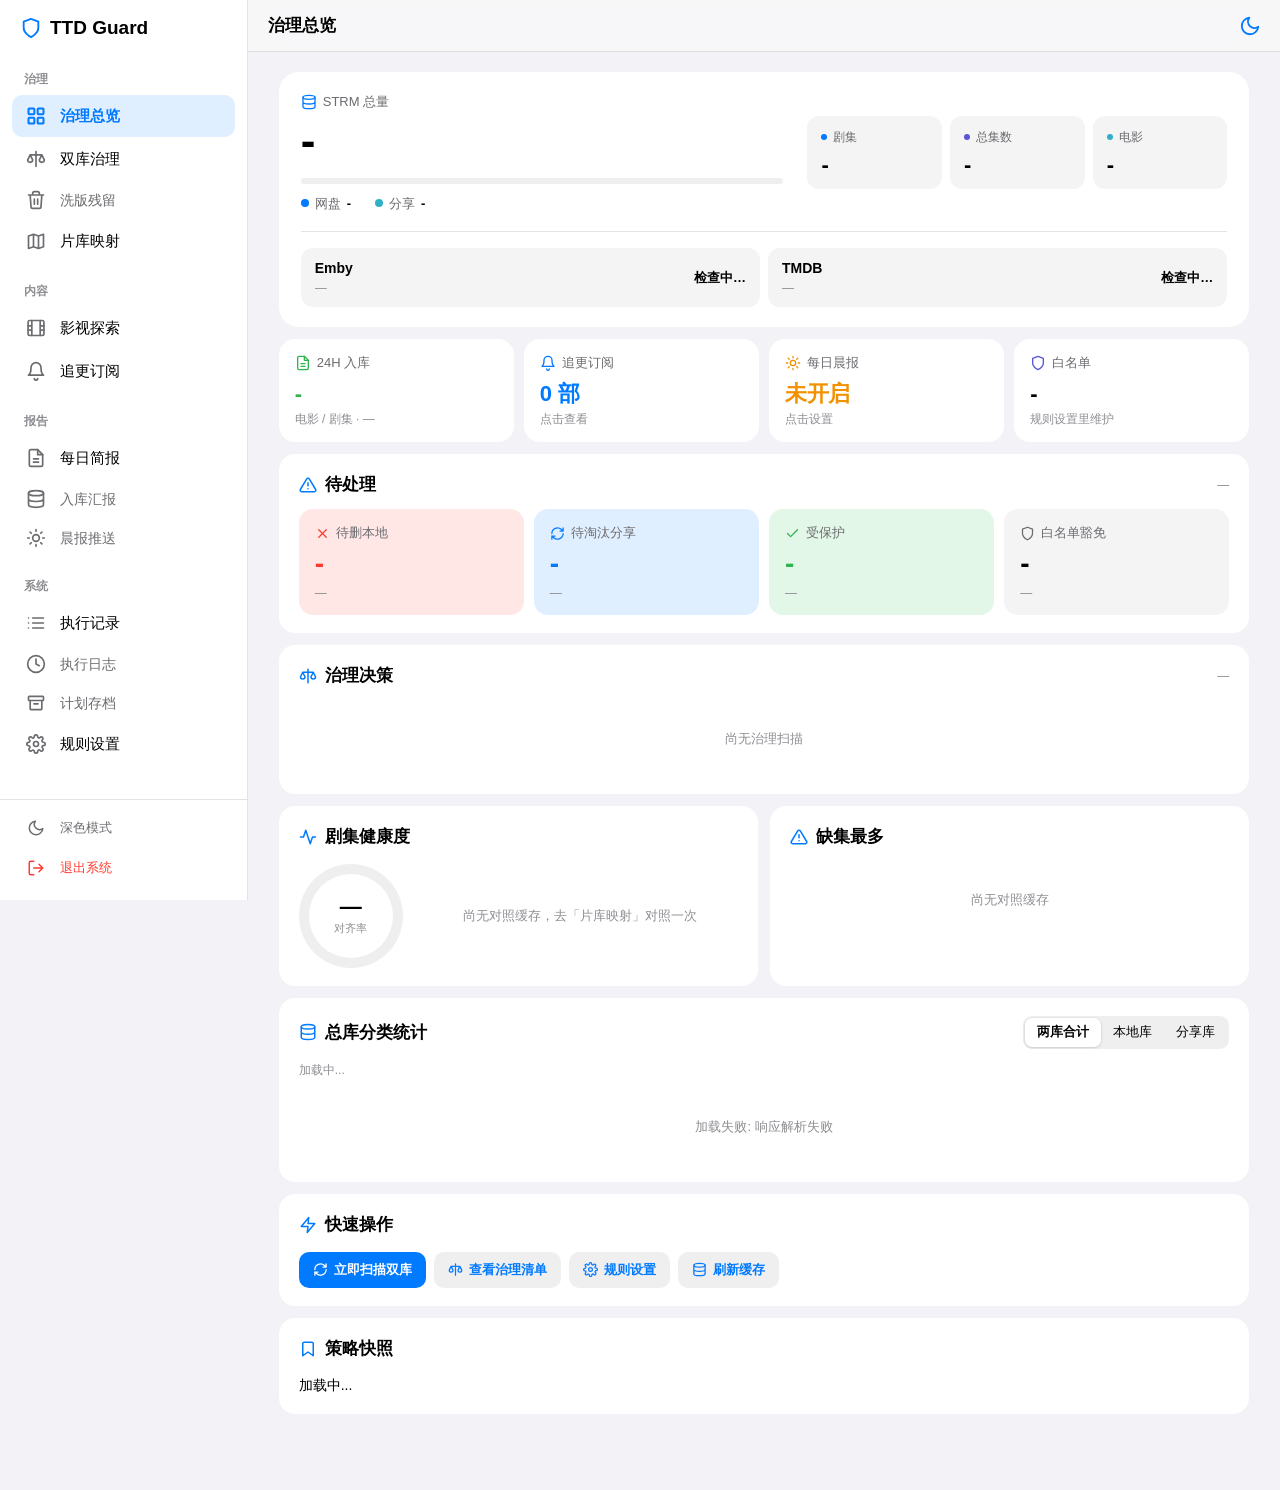
==== static/index.html @ fc4d5629 "v1.8.0: 画质对比规则保存二次确认(关键策略防误触)" ====
<!DOCTYPE html>
<html lang="zh-CN">
<head>
<meta charset="utf-8">
<meta name="viewport" content="width=device-width,initial-scale=1,maximum-scale=1,user-scalable=no,viewport-fit=cover">
<meta name="theme-color" content="#F2F2F7">
<title>TTD Guard</title>
<style>
/* ═══════════════════════════════════════════════
   TTD Guard · Aurora UI v3
   浅色 / 深色 双主题 + 移动端适配
   ═══════════════════════════════════════════════ */

/* ── CSS 变量：浅色（默认） ── */
:root{
  --bg:#eef1f8;
  --bg-soft:#f8fafc;
  --bg-dim:#f3f4f6;
  --surface:rgba(255,255,255,.72);
  --surface-solid:#ffffff;
  --surface-hover:rgba(15,23,42,.04);
  --surface-active:rgba(15,23,42,.07);

  --text:#0f172a;
  --text-mid:#475569;
  --text-dim:#94a3b8;
  --text-inverse:#ffffff;

  --border:rgba(15,23,42,.06);
  --border-strong:rgba(15,23,42,.1);
  --border-input:#d1d5db;

  --brand:#007AFF;
  --brand-2:#5856D6;
  --brand-3:#30B0C7;
  --grad-brand:linear-gradient(135deg,#007AFF,#5856D6 55%,#30B0C7);
  --grad-brand-hover:linear-gradient(135deg,#4f46e5,#7c3aed 55%,#0891b2);

  --ok:#10b981;
  --ok-soft:#ecfdf5;
  --ok-border:#a7f3d0;
  --warn:#f59e0b;
  --warn-soft:#fffbeb;
  --warn-border:#fef3c7;
  --err:#ef4444;
  --err-soft:#fef2f2;
  --err-border:#fee2e2;
  --info:#2563eb;
  --info-soft:#eff6ff;
  --info-border:#bfdbfe;

  --shadow-sm:0 1px 2px rgba(15,23,42,.04),0 2px 8px rgba(15,23,42,.04);
  --shadow-md:0 2px 4px rgba(15,23,42,.04),0 12px 32px rgba(15,23,42,.08);
  --shadow-lg:0 8px 16px rgba(15,23,42,.06),0 24px 48px rgba(15,23,42,.12);

  --r-sm:8px; --r-md:12px; --r-lg:18px; --r-xl:24px;
  --ease:cubic-bezier(.2,.8,.2,1);

  --aurora-1:rgba(0,122,255,.18);
  --aurora-2:rgba(88,86,214,.16);
  --aurora-3:rgba(6,182,212,.12);
  --grid-line:rgba(15,23,42,.025);

  color-scheme:light;
}

/* ── 深色主题（手动切换） ── */
html[data-theme="dark"]{
  --bg:#0b1120;
  --bg-soft:#111827;
  --bg-dim:#1e293b;
  --surface:rgba(30,41,59,.7);
  --surface-solid:#1e293b;
  --surface-hover:rgba(148,163,184,.08);
  --surface-active:rgba(148,163,184,.14);

  --text:#f1f5f9;
  --text-mid:#cbd5e1;
  --text-dim:#64748b;

  --border:rgba(148,163,184,.12);
  --border-strong:rgba(148,163,184,.2);
  --border-input:rgba(148,163,184,.25);

  --ok-soft:rgba(16,185,129,.12);
  --ok-border:rgba(16,185,129,.3);
  --warn-soft:rgba(245,158,11,.12);
  --warn-border:rgba(245,158,11,.3);
  --err-soft:rgba(239,68,68,.12);
  --err-border:rgba(239,68,68,.3);
  --info-soft:rgba(59,130,246,.12);
  --info-border:rgba(59,130,246,.3);

  --shadow-sm:0 1px 2px rgba(0,0,0,.3),0 2px 8px rgba(0,0,0,.3);
  --shadow-md:0 2px 4px rgba(0,0,0,.3),0 12px 32px rgba(0,0,0,.4);
  --shadow-lg:0 8px 16px rgba(0,0,0,.4),0 24px 48px rgba(0,0,0,.5);

  --aurora-1:rgba(0,122,255,.24);
  --aurora-2:rgba(88,86,214,.22);
  --aurora-3:rgba(6,182,212,.16);
  --grid-line:rgba(148,163,184,.05);

  color-scheme:dark;
}

/* ── 跟随系统（用户未手动选择） ── */
@media (prefers-color-scheme: dark){
  html:not([data-theme]){
    --bg:#0b1120;
    --bg-soft:#111827;
    --bg-dim:#1e293b;
    --surface:rgba(30,41,59,.7);
    --surface-solid:#1e293b;
    --surface-hover:rgba(148,163,184,.08);
    --surface-active:rgba(148,163,184,.14);
    --text:#f1f5f9;
    --text-mid:#cbd5e1;
    --text-dim:#64748b;
    --border:rgba(148,163,184,.12);
    --border-strong:rgba(148,163,184,.2);
    --border-input:rgba(148,163,184,.25);
    --ok-soft:rgba(16,185,129,.12);
    --ok-border:rgba(16,185,129,.3);
    --warn-soft:rgba(245,158,11,.12);
    --warn-border:rgba(245,158,11,.3);
    --err-soft:rgba(239,68,68,.12);
    --err-border:rgba(239,68,68,.3);
    --info-soft:rgba(59,130,246,.12);
    --info-border:rgba(59,130,246,.3);
    --shadow-sm:0 1px 2px rgba(0,0,0,.3),0 2px 8px rgba(0,0,0,.3);
    --shadow-md:0 2px 4px rgba(0,0,0,.3),0 12px 32px rgba(0,0,0,.4);
    --shadow-lg:0 8px 16px rgba(0,0,0,.4),0 24px 48px rgba(0,0,0,.5);
    --aurora-1:rgba(0,122,255,.24);
    --aurora-2:rgba(88,86,214,.22);
    --aurora-3:rgba(6,182,212,.16);
    --grid-line:rgba(148,163,184,.05);
    color-scheme:dark;
  }
}

/* ── Reset ── */
*{box-sizing:border-box;margin:0;padding:0}
html,body{background:var(--bg)}
body{
  font:14px/1.6 -apple-system,"PingFang SC","Microsoft YaHei",sans-serif;
  color:var(--text);
  background-image:
    radial-gradient(1200px 800px at 8% -10%, var(--aurora-1), transparent 60%),
    radial-gradient(1000px 700px at 100% 0%, var(--aurora-2), transparent 55%),
    radial-gradient(900px 600px at 600% 100%, var(--aurora-3), transparent 60%);
  background-attachment:fixed;
  background-repeat:no-repeat;
  -webkit-tap-highlight-color:transparent;
  transition:background-color .3s var(--ease), color .3s var(--ease);
}
body::before{
  content:"";position:fixed;inset:0;pointer-events:none;z-index:0;
  background-image:
    linear-gradient(var(--grid-line) 1px, transparent 1px),
    linear-gradient(90deg, var(--grid-line) 1px, transparent 1px);
  background-size:32px 32px;
  mask-image:radial-gradient(ellipse 80% 60% at 50% 0%, #000 20%, transparent 80%);
  -webkit-mask-image:radial-gradient(ellipse 80% 60% at 50% 0%, #000 20%, transparent 80%);
}
a{color:inherit;text-decoration:none}
.hidden{display:none!important}
.green{color:var(--ok)}.blue{color:var(--info)}.amber{color:var(--warn)}.red{color:var(--err)}.indigo{color:var(--brand)}.gray{color:var(--text-dim)}

svg.ic{display:inline-block;vertical-align:-3px;width:18px;height:18px;stroke:currentColor;fill:none;stroke-width:2;stroke-linecap:round;stroke-linejoin:round;flex-shrink:0}
.btn svg.ic{width:14px;height:14px;vertical-align:-2px}
.panel h3 svg.ic{width:16px;height:16px}
.card .label svg.ic{width:14px;height:14px;opacity:.85}

/* ═══════════ 布局 ═══════════ */
.app-wrap{min-height:100vh}

.header{
  height:60px;
  background:var(--surface);
  backdrop-filter:blur(20px) saturate(180%);
  -webkit-backdrop-filter:blur(20px) saturate(180%);
  border-bottom:1px solid var(--border);
  display:flex;align-items:center;justify-content:space-between;
  padding:0 16px;position:sticky;top:0;z-index:10;
}
.header .left{display:flex;align-items:center;gap:10px;min-width:0}
.header .right{display:flex;align-items:center;gap:8px}
.header .menu-btn{background:none;border:none;cursor:pointer;color:var(--text-mid);padding:8px;display:flex;align-items:center;border-radius:10px;transition:background .15s}
.header .menu-btn:hover{background:var(--surface-hover)}
.header .menu-btn svg.ic{width:22px;height:22px}
.header h2{font-size:15px;font-weight:700;letter-spacing:-.2px;white-space:nowrap;overflow:hidden;text-overflow:ellipsis}

/* 主题切换按钮 */
.theme-btn{
  background:var(--surface-hover);border:1px solid var(--border);
  border-radius:10px;cursor:pointer;color:var(--text-mid);
  padding:8px 10px;display:flex;align-items:center;justify-content:center;
  transition:all .18s var(--ease);font-family:inherit;
}
.theme-btn:hover{background:var(--surface-active);color:var(--text)}
.theme-btn svg.ic{width:18px;height:18px}

.sidebar{
  position:fixed;top:0;left:0;bottom:0;width:260px;
  background:var(--surface);
  backdrop-filter:blur(24px) saturate(180%);
  -webkit-backdrop-filter:blur(24px) saturate(180%);
  border-right:1px solid var(--border);
  z-index:100;transform:translateX(-100%);
  transition:transform .25s var(--ease);
  display:flex;flex-direction:column;
}
.sidebar.open{transform:translateX(0)}
.side-title{
  height:64px;display:flex;align-items:center;padding:0 20px;
  border-bottom:1px solid var(--border);
  font-size:18px;font-weight:800;gap:8px;letter-spacing:-.3px;
}
.side-title svg.ic{width:22px;height:22px;color:var(--brand)}
.side-title .v{
  font-size:11px;font-weight:600;color:#fff;
  background:var(--grad-brand);
  padding:2px 8px;border-radius:999px;letter-spacing:.3px;
  box-shadow:0 2px 8px rgba(0,122,255,.3);
}
.sidebar nav{flex:1;overflow-y:auto;padding:12px 10px}
.sidebar nav a{
  display:flex;align-items:center;padding:10px 12px;border-radius:var(--r-sm);
  color:var(--text-mid);font-size:13px;font-weight:500;cursor:pointer;
  margin-bottom:2px;gap:12px;position:relative;
  transition:all .18s var(--ease);
}
.sidebar nav a:hover{background:var(--surface-hover);color:var(--text)}
.sidebar nav a.active{
  background:var(--grad-brand);color:#fff;
  box-shadow:0 4px 14px rgba(0,122,255,.35),inset 0 1px 0 rgba(255,255,255,.25);
}
.sidebar nav a.active::before{
  content:"";position:absolute;left:-10px;top:50%;transform:translateY(-50%);
  width:3px;height:20px;border-radius:0 3px 3px 0;background:var(--grad-brand);
}
.sidebar nav a .icon{display:flex;align-items:center}
.side-foot{padding:16px;border-top:1px solid var(--border)}
.side-foot button{
  background:none;border:none;color:var(--text-mid);font-size:13px;font-weight:500;
  cursor:pointer;padding:8px 12px;border-radius:8px;text-align:left;width:100%;
  font-family:inherit;display:flex;align-items:center;gap:8px;
  transition:all .15s var(--ease);
}
.side-foot button:hover{background:rgba(239,68,68,.08);color:#dc2626}

.mask{position:fixed;inset:0;background:rgba(0,0,0,.4);z-index:99;display:none}
.mask.show{display:block}

.main{padding:22px;padding-bottom:60px;max-width:1100px;margin:0 auto;position:relative;z-index:1}

/* ═══════════ Tab 切换 ═══════════ */
.tab{display:none}
.tab.active{
  display:block;
  animation:tabEnter .34s cubic-bezier(.2,.8,.2,1) both;
}
@keyframes tabEnter{
  from{opacity:0;transform:translateY(10px)}
  to  {opacity:1;transform:translateY(0)}
}
.tab.active{position:relative}
.tab.active::before{
  content:"";position:absolute;top:-22px;left:-22px;right:-22px;height:180px;
  background:radial-gradient(ellipse 60% 100% at 50% 0%, rgba(0,122,255,.09), transparent 70%);
  pointer-events:none;z-index:-1;
}

/* ═══════════ 卡片 / 面板 ═══════════ */
.cards{display:grid;grid-template-columns:repeat(2,1fr);gap:14px;margin-bottom:18px}
@media(min-width:640px){.cards{grid-template-columns:repeat(4,1fr)}}

.panel,.card,.poster-card,.emby-card{
  background:var(--surface);
  backdrop-filter:blur(20px) saturate(160%);
  -webkit-backdrop-filter:blur(20px) saturate(160%);
  border:1px solid var(--border);
  box-shadow:var(--shadow-sm);
  border-radius:var(--r-lg);
  position:relative;
  overflow:hidden;
  transition:transform .22s var(--ease),box-shadow .22s var(--ease),border-color .22s var(--ease),background-color .3s var(--ease);
}
.panel::before,.card::before{
  content:"";position:absolute;top:0;left:0;right:0;height:1px;
  background:linear-gradient(90deg,transparent,rgba(255,255,255,.5),transparent);
  opacity:.7;
}
html[data-theme="dark"] .panel::before,
html[data-theme="dark"] .card::before{opacity:.15}
@media (prefers-color-scheme:dark){
  html:not([data-theme]) .panel::before,
  html:not([data-theme]) .card::before{opacity:.15}
}

.panel{padding:22px 24px;margin-bottom:18px}
.card{padding:18px 20px;border-radius:var(--r-lg)}
.card.clickable{cursor:pointer}
.card.clickable:hover,.poster-card:hover,.emby-card:hover{
  transform:translateY(-3px);
  box-shadow:var(--shadow-md);
  border-color:rgba(0,122,255,.25);
}
.card .label{
  font-size:11.5px;color:var(--text-dim);font-weight:600;
  letter-spacing:.3px;text-transform:uppercase;
  margin-bottom:6px;display:flex;align-items:center;gap:4px;
}
.card .value{
  font-size:28px;font-weight:800;letter-spacing:-1px;
  line-height:1.1;margin-top:4px;color:var(--text);
}
.card .value.blue{background:linear-gradient(135deg,#2563eb,#007AFF);-webkit-background-clip:text;background-clip:text;-webkit-text-fill-color:transparent}
.card .value.green{background:linear-gradient(135deg,#059669,#10b981);-webkit-background-clip:text;background-clip:text;-webkit-text-fill-color:transparent}
.card .value.amber{background:linear-gradient(135deg,#d97706,#f59e0b);-webkit-background-clip:text;background-clip:text;-webkit-text-fill-color:transparent}
.card .value.red{background:linear-gradient(135deg,#dc2626,#ef4444);-webkit-background-clip:text;background-clip:text;-webkit-text-fill-color:transparent}
.card .value.indigo{background:var(--grad-brand);-webkit-background-clip:text;background-clip:text;-webkit-text-fill-color:transparent}
.card .value.gray{color:var(--text-dim)}
.card .sub{color:var(--text-dim);font-size:10.5px;margin-top:6px}

.panel h3{
  font-size:15px;font-weight:700;margin-bottom:14px;color:var(--text);
  display:flex;align-items:center;gap:6px;
}
.panel .row-between{
  display:flex;align-items:center;justify-content:space-between;
  flex-wrap:wrap;gap:8px;margin-bottom:14px;
}
.panel .row-between h3{margin:0}

/* ═══════════ 按钮 ═══════════ */
.btn{
  background:var(--grad-brand);color:#fff;border:none;
  padding:9px 16px;border-radius:10px;font-size:12px;font-weight:600;
  cursor:pointer;display:inline-flex;align-items:center;gap:6px;
  font-family:inherit;letter-spacing:.1px;
  transition:all .18s var(--ease);
  box-shadow:0 1px 2px rgba(15,23,42,.05);
  background-size:150% 150%;
}
.btn:hover{transform:translateY(-1px);box-shadow:0 6px 16px rgba(0,122,255,.32);background-position:100% 0}
.btn:active{transform:translateY(0)}
.btn:disabled{background:var(--surface-active);color:var(--text-dim);cursor:not-allowed;transform:none;box-shadow:none}
.btn.gray{
  background:var(--surface-hover);color:var(--text-mid);
  border:1px solid var(--border);
}
.btn.gray:hover{background:var(--surface-active);box-shadow:var(--shadow-sm)}
.btn.green{background:linear-gradient(135deg,#059669,#10b981)}
.btn.green:hover{box-shadow:0 6px 16px rgba(16,185,129,.32)}
.btn.red{background:linear-gradient(135deg,#dc2626,#ef4444)}
.btn.red:hover{box-shadow:0 6px 16px rgba(239,68,68,.32)}
.btn.sm{padding:5px 11px;font-size:11px;border-radius:8px}

/* ═══════════ 输入框 ═══════════ */
input[type=text],input[type=number],input[type=password],select,textarea{
  border:1px solid var(--border-input);border-radius:10px;
  background:var(--surface-solid);color:var(--text);
  padding:9px 12px;font-size:13.5px;outline:none;width:100%;font-family:inherit;
  transition:border-color .15s var(--ease),box-shadow .15s var(--ease),background-color .3s var(--ease);
}
input::placeholder,textarea::placeholder{color:var(--text-dim)}
input:focus,select:focus,textarea:focus{
  border-color:rgba(0,122,255,.5);outline:none;
  box-shadow:0 0 0 4px rgba(0,122,255,.1);
}
.input-row{display:flex;gap:8px;align-items:stretch}
.input-row input{flex:1}
.input-row .eye-btn{
  background:var(--surface-hover);border:1px solid var(--border-input);
  border-radius:10px;padding:0 12px;cursor:pointer;font-family:inherit;
  font-size:13px;color:var(--text-mid);display:flex;align-items:center;gap:4px;
  white-space:nowrap;font-weight:500;
}
.input-row .eye-btn:hover{background:var(--surface-active)}
.input-row .eye-btn.on{background:var(--info-soft);border-color:var(--info-border);color:var(--info)}

/* ═══════════ 表单 ═══════════ */
.form-row{margin-bottom:14px}
.form-row label{
  display:block;font-size:12px;color:var(--text-mid);font-weight:600;
  margin-bottom:6px;display:flex;align-items:center;gap:6px;
}
.form-row .hint{font-size:11px;color:var(--text-dim);margin-top:4px}
.form-row .masked-hint{font-size:11px;color:var(--warn);margin-top:4px;display:none}
.form-row.revealed .masked-hint{display:block}

/* ═══════════ 分段控件 / Chip ═══════════ */
.segmented{
  display:inline-flex;background:var(--surface-hover);border-radius:11px;
  padding:3px;gap:0;overflow-x:auto;width:100%;-webkit-overflow-scrolling:touch;
}
.segmented button{
  flex:1;background:transparent;border:none;padding:8px 6px;border-radius:9px;
  font-size:12.5px;color:var(--text-mid);cursor:pointer;font-family:inherit;
  transition:all .18s var(--ease);white-space:nowrap;font-weight:500;
}
.segmented button:hover{color:var(--text)}
.segmented button.active{
  background:var(--surface-solid);color:var(--text);font-weight:600;
  box-shadow:0 1px 3px rgba(15,23,42,.1);
}

.filter-row{display:flex;align-items:center;gap:14px;padding:10px 0;border-bottom:1px solid var(--border);flex-wrap:wrap}
.filter-row:last-child{border-bottom:none}
.filter-label{
  font-size:11px;color:var(--text-dim);text-transform:uppercase;
  letter-spacing:.6px;font-weight:700;min-width:52px;
}
.filter-chips{display:flex;gap:6px;flex-wrap:wrap}
.filter-chips.year-scroll{flex-wrap:nowrap;overflow-x:auto;scroll-behavior:smooth;-webkit-overflow-scrolling:touch;max-width:100%}
.filter-chips.year-scroll .chip{flex-shrink:0}
.chip{
  background:var(--surface-hover);border:none;color:var(--text-mid);
  font-size:12.5px;padding:6px 14px;border-radius:999px;cursor:pointer;
  font-family:inherit;font-weight:500;margin-right:4px;
  transition:all .18s var(--ease);
}
.chip:hover{background:rgba(0,122,255,.1);color:var(--brand)}
.chip.active{
  background:var(--grad-brand);color:#fff;
  box-shadow:0 3px 10px rgba(0,122,255,.35);
  transform:scale(1.02);
}

/* ═══════════ 搜索框 ═══════════ */
.search-hero{
  background:var(--surface-solid);border:1px solid var(--border);
  border-radius:14px;padding:7px 7px 7px 16px;margin-bottom:16px;
  display:flex;gap:8px;align-items:center;
  box-shadow:var(--shadow-sm);
  transition:box-shadow .2s var(--ease),border-color .2s var(--ease);
}
.search-hero:focus-within{border-color:rgba(0,122,255,.4);box-shadow:0 0 0 4px rgba(0,122,255,.08),var(--shadow-md)}
.search-hero input{flex:1;border:none;background:transparent;padding:12px 8px;font-size:14px;color:var(--text)}
.search-hero input:focus{outline:none}
.search-hero .search-btn{
  background:var(--grad-brand);color:#fff;border:none;border-radius:10px;
  padding:10px 22px;cursor:pointer;display:flex;align-items:center;gap:6px;
  font-family:inherit;font-size:13px;font-weight:600;
  box-shadow:0 4px 12px rgba(0,122,255,.3);white-space:nowrap;
}
.search-hero .search-btn:hover{background:var(--grad-brand-hover)}
.search-hero .search-btn svg.ic{width:16px;height:16px}

/* ═══════════ 筛选摘要行（折叠） ═══════════ */
.filter-summary{
  display:flex;align-items:center;justify-content:space-between;gap:12px;
  background:var(--surface);
  backdrop-filter:blur(20px) saturate(160%);
  -webkit-backdrop-filter:blur(20px) saturate(160%);
  border:1px solid var(--border);
  border-radius:12px;padding:10px 14px;margin-bottom:12px;
  box-shadow:var(--shadow-sm);
  position:sticky;top:68px;z-index:5;
  transition:all .18s var(--ease);
}
.filter-summary .fs-text{
  font-size:12.5px;color:var(--text-mid);
  white-space:nowrap;overflow:hidden;text-overflow:ellipsis;
  flex:1;min-width:0;
}
.filter-summary .fs-text b{color:var(--text);font-weight:600}
.filter-summary .fs-toggle{
  background:var(--surface-hover);border:1px solid var(--border);
  border-radius:8px;padding:6px 12px;cursor:pointer;
  font-family:inherit;font-size:12px;font-weight:600;color:var(--text-mid);
  display:flex;align-items:center;gap:5px;white-space:nowrap;
  transition:all .18s var(--ease);
}
.filter-summary .fs-toggle:hover{background:var(--surface-active);color:var(--text)}
.filter-summary .fs-toggle svg.ic{width:14px;height:14px;transition:transform .2s var(--ease)}
.filter-summary.open .fs-toggle svg.ic{transform:rotate(180deg)}

#exploreFilters{
  background:var(--surface);
  backdrop-filter:blur(20px) saturate(160%);
  -webkit-backdrop-filter:blur(20px) saturate(160%);
  border:1px solid var(--border);
  border-radius:14px;padding:14px;margin-bottom:16px;
  box-shadow:var(--shadow-sm);
  animation:panelSlide .28s cubic-bezier(.2,.8,.2,1) both;
}
@keyframes panelSlide{
  from{opacity:0;transform:translateY(-6px)}
  to  {opacity:1;transform:translateY(0)}
}

/* ═══════════ 海报网格 ═══════════ */
.poster-grid{
  display:grid;
  grid-template-columns:repeat(auto-fill,minmax(148px,1fr));
  gap:14px;margin-bottom:18px;
}
@media(min-width:1400px){.poster-grid{grid-template-columns:repeat(auto-fill,minmax(160px,1fr))}}
@media(max-width:600px){.poster-grid{grid-template-columns:repeat(auto-fill,minmax(120px,1fr));gap:10px}}

.poster-card{border-radius:var(--r-lg)}
.poster-card .poster-wrap{
  position:relative;width:100%;aspect-ratio:2/3;
  background:var(--bg-dim);display:flex;align-items:center;justify-content:center;overflow:hidden;
  border-radius:var(--r-lg) var(--r-lg) 0 0;
}
.poster-card .poster-wrap img{width:100%;height:100%;object-fit:cover;display:block}
.poster-card .poster-wrap .no-img{color:var(--text-dim);font-size:11px;text-align:center;padding:8px}
.poster-card .badge-type,
.poster-card .badge-rate,
.poster-card .badge-status{
  position:absolute;font-size:10px;font-weight:600;padding:3px 8px;border-radius:6px;
  backdrop-filter:blur(8px);-webkit-backdrop-filter:blur(8px);
  background:rgba(15,23,42,.6);color:#fff;
}
.poster-card .badge-type{left:6px;top:6px}
.poster-card .badge-rate{right:6px;top:6px;color:#fbbf24;display:flex;align-items:center;gap:3px}
.poster-card .badge-rate svg.ic{width:10px;height:10px;fill:currentColor;stroke:none}
.poster-card .badge-status{right:6px;bottom:6px}
.badge-status.ok{background:rgba(16,185,129,.92)}
.badge-status.no{background:rgba(100,116,139,.75)}
.badge-status.local{background:rgba(59,130,246,.92)}
.badge-status.share{background:rgba(88,86,214,.92)}
.badge-status.partial{background:rgba(245,158,11,.92)}

.poster-card .info{padding:10px 12px 12px}
.poster-card .t{font-size:12.5px;font-weight:600;letter-spacing:-.1px;color:var(--text);white-space:nowrap;overflow:hidden;text-overflow:ellipsis}
.poster-card .meta{font-size:10.5px;color:var(--text-dim);margin-top:3px;display:flex;justify-content:space-between;align-items:center;gap:4px}
.poster-card .sub-btn{
  background:linear-gradient(135deg,rgba(0,122,255,.12),rgba(88,86,214,.12));
  color:var(--brand);border:none;border-radius:6px;padding:3px 8px;
  font-size:10px;cursor:pointer;font-weight:600;font-family:inherit;
  transition:all .15s var(--ease);
}
.poster-card .sub-btn:hover{background:var(--grad-brand);color:#fff}
.poster-card .sub-btn.on{background:linear-gradient(135deg,#059669,#10b981);color:#fff}
.poster-card:hover{
  transform:translateY(-4px) scale(1.015);
  box-shadow:0 8px 24px rgba(15,23,42,.1),0 24px 48px rgba(15,23,42,.12);
}

.pager{display:flex;align-items:center;justify-content:center;gap:16px;padding:16px 0}

/* ═══════════ Emby 卡 ═══════════ */
.emby-card{
  border-left:3px solid var(--border-strong);
  border-radius:var(--r-md);margin-bottom:12px;
}
.emby-card.st-aligned{border-left-color:var(--ok)}
.emby-card.st-missing{border-left-color:var(--err)}
.emby-card.st-extra{border-left-color:var(--warn)}
.emby-card.st-ongoing{border-left-color:var(--info)}
.emby-card.st-unmatched,.emby-card.st-no_tmdb{border-left-color:var(--text-dim)}
.emby-head{display:flex;gap:12px;padding:12px;align-items:flex-start}
.emby-poster{
  width:64px;height:96px;border-radius:8px;background:var(--bg-dim);
  flex-shrink:0;display:flex;align-items:center;justify-content:center;
  overflow:hidden;color:var(--text-dim);font-size:10px;
}
.emby-poster img{width:100%;height:100%;object-fit:cover}
.emby-body{flex:1;min-width:0}
.emby-title{font-size:14px;font-weight:600;margin-bottom:4px;line-height:1.3;color:var(--text)}
.emby-meta{font-size:11px;color:var(--text-dim);margin-bottom:6px;display:flex;gap:8px;flex-wrap:wrap}
.emby-badges{display:flex;gap:6px;flex-wrap:wrap}
.emby-badge{
  font-size:10px;padding:2px 8px;border-radius:5px;font-weight:600;
  display:inline-flex;align-items:center;gap:3px;
}
.emby-badge svg.ic{width:10px;height:10px;stroke-width:2.5}
.emby-badge.loc{background:rgba(59,130,246,.15);color:#2563eb}
.emby-badge.shr{background:rgba(88,86,214,.15);color:#7c3aed}
.emby-badge.ok{background:var(--ok-soft);color:#065f46}
.emby-badge.miss{background:var(--err-soft);color:#991b1b}
.emby-badge.extra{background:var(--warn-soft);color:#92400e}
.emby-badge.ongoing{background:var(--info-soft);color:#1e40af}
.emby-badge.dim{background:var(--surface-hover);color:var(--text-dim)}
.emby-badge.gen{background:var(--surface-hover);color:var(--text-mid);font-weight:500}
html[data-theme="dark"] .emby-badge.ok{color:#6ee7b7}
html[data-theme="dark"] .emby-badge.miss{color:#fca5a5}
html[data-theme="dark"] .emby-badge.extra{color:#fcd34d}
html[data-theme="dark"] .emby-badge.loc{color:#93c5fd}
html[data-theme="dark"] .emby-badge.shr{color:#c4b5fd}

.season-summary{display:flex;gap:16px;font-size:11px;margin:8px 0;flex-wrap:wrap}
.season-summary .item{display:flex;gap:4px;align-items:baseline}
.season-summary .item .k{color:var(--text-dim)}
.season-summary .item .v{font-weight:600;color:var(--text-mid)}
.season-summary .item.miss .v{color:var(--err)}
.season-summary .item.ok .v{color:var(--ok)}
.season-summary .item.extra .v{color:var(--warn)}

.season-list{margin-top:8px}
.season-row{display:flex;align-items:center;gap:10px;padding:6px 0;border-bottom:1px solid var(--border);font-size:12px}
.season-row:last-child{border-bottom:none}
.season-row .s{font-family:ui-monospace,Menlo,monospace;font-weight:600;color:var(--text-dim);min-width:32px}
.season-row .d{flex:1;color:var(--text-mid)}
.season-row .d b{color:var(--text)}
.season-row .tag{padding:2px 8px;border-radius:5px;font-weight:600;font-size:10px;white-space:nowrap}
.season-row.miss  .tag{background:var(--err-soft);color:#991b1b}
.season-row.extra .tag{background:var(--warn-soft);color:#92400e}
.season-row.ok    .tag{background:var(--ok-soft);color:#065f46}

/* ═══════════ 列表项 ═══════════ */
.list-item{padding:12px;border-radius:10px;font-size:12px;margin-bottom:8px;line-height:1.6}
.list-item.loc{background:var(--err-soft);border:1px solid var(--err-border);color:#991b1b}
.list-item.shr{background:var(--warn-soft);border:1px solid var(--warn-border);color:#92400e}
.list-item.keep{background:var(--ok-soft);border:1px solid var(--ok-border);color:#065f46}
.list-item.exempt{background:var(--info-soft);border:1px solid var(--info-border);color:#1e40af}
html[data-theme="dark"] .list-item.loc{color:#fca5a5}
html[data-theme="dark"] .list-item.shr{color:#fcd34d}
html[data-theme="dark"] .list-item.keep{color:#6ee7b7}
html[data-theme="dark"] .list-item.exempt{color:#93c5fd}
.list-item .t{font-weight:600;margin-bottom:3px}
.list-item .d{color:var(--text-dim);font-size:11px}
.list-item.clickable{cursor:pointer}
.list-item.clickable:hover{filter:brightness(.97)}

.list-empty{color:var(--text-dim);font-size:13px;text-align:center;padding:32px 0}
/* 提示文字放进海报网格时要横跨整行，否则只占一格 */
.poster-grid > .list-empty{grid-column:1/-1}
.list-empty::before{
  content:"";display:block;width:44px;height:44px;margin:0 auto 12px;
  border-radius:50%;
  background:
    radial-gradient(circle at 30% 30%, rgba(0,122,255,.15), transparent 50%),
    radial-gradient(circle at 70% 70%, rgba(88,86,214,.15), transparent 50%);
  animation:auroraPulse 2.4s ease-in-out infinite;
}
@keyframes auroraPulse{
  0%,100%{transform:scale(1);opacity:.6}
  50%{transform:scale(1.15);opacity:1}
}

/* ═══════════ 其他组件 ═══════════ */
.path-row{
  display:flex;justify-content:space-between;align-items:center;
  background:var(--surface-hover);padding:10px 12px;border-radius:8px;
  margin-bottom:8px;font-size:12px;gap:10px;flex-wrap:wrap;
}
.path-row .name{color:var(--text-mid)}
.path-row .path{
  font-family:ui-monospace,Menlo,monospace;color:var(--text-dim);
  background:var(--surface-solid);padding:3px 10px;border-radius:6px;
  border:1px solid var(--border);font-size:11px;word-break:break-all;
}

pre.out{
  background:var(--surface-hover);border:1px solid var(--border);
  border-radius:12px;padding:14px;
  font:12px/1.6 ui-monospace,Menlo,monospace;
  white-space:pre-wrap;word-break:break-all;
  max-height:400px;overflow-y:auto;color:var(--text-mid);
}

.toast{
  position:fixed;left:50%;bottom:30px;transform:translateX(-50%);
  background:rgba(15,23,42,.92);color:#fff;font-size:13px;
  padding:13px 22px;border-radius:14px;z-index:200;
  opacity:0;transition:opacity .25s;max-width:90vw;text-align:center;
  pointer-events:none;display:flex;align-items:center;gap:8px;
  backdrop-filter:blur(16px);-webkit-backdrop-filter:blur(16px);
  box-shadow:0 12px 40px rgba(15,23,42,.3);font-weight:500;letter-spacing:.1px;
}
.toast.show{opacity:1}
.toast svg.ic{width:16px;height:16px}
.toast.success svg.ic{color:#4ade80}
.toast.error svg.ic{color:#f87171}

.task-hint{
  position:fixed;top:70px;left:50%;transform:translateX(-50%);
  background:var(--grad-brand);color:#fff;padding:10px 18px;border-radius:10px;
  font-size:13px;z-index:150;box-shadow:0 4px 12px rgba(0,0,0,.15);
  display:none;align-items:center;gap:8px;
}
.task-hint.show{display:flex}
.spin{display:inline-block;width:14px;height:14px;border:2px solid rgba(255,255,255,.4);border-top-color:#fff;border-radius:50%;animation:spin 0.7s linear infinite}
@keyframes spin{to{transform:rotate(360deg)}}

.status-badge{display:inline-flex;align-items:center;gap:5px;font-weight:600}
.status-badge.ok{color:var(--ok)}
.status-badge.no{color:var(--err)}
.status-badge.dim{color:var(--text-dim)}

.bot-status{margin-top:8px;font-size:11px;display:flex;align-items:center;gap:6px}
.bot-status .dot{width:8px;height:8px;border-radius:50%}
.bot-status .dot.on{background:var(--ok);box-shadow:0 0 0 2px rgba(16,185,129,.2)}
.bot-status .dot.off{background:var(--text-dim)}
.bot-status .dot.warn{background:var(--warn,#f59e0b);box-shadow:0 0 0 2px rgba(245,158,11,.2)}
.bot-status .dot.bad{background:var(--err,#ef4444);box-shadow:0 0 0 2px rgba(239,68,68,.2)}

/* ═══════════ Modal ═══════════ */
.modal-bg{
  position:fixed;inset:0;background:rgba(0,0,0,.5);z-index:300;
  display:none;align-items:center;justify-content:center;padding:16px;
  backdrop-filter:blur(4px);-webkit-backdrop-filter:blur(4px);
}
.modal-bg.show{display:flex}
.modal{
  background:var(--surface-solid);border-radius:var(--r-xl);padding:26px;
  max-width:560px;width:100%;max-height:85vh;overflow-y:auto;
  box-shadow:0 24px 64px rgba(15,23,42,.28);
  border:1px solid var(--border);
  color:var(--text);
}
.modal h3{font-size:16px;font-weight:700;margin-bottom:12px;display:flex;align-items:center;gap:8px;color:var(--text)}
.modal .meta-row{display:flex;justify-content:space-between;padding:8px 0;border-bottom:1px solid var(--border);font-size:12px;gap:10px}
.modal .meta-row:last-child{border-bottom:none}
.modal .meta-row .k{color:var(--text-dim)}
.modal .meta-row .v{font-weight:500;text-align:right;word-break:break-all;color:var(--text)}

/* ═══════════ 标签 / 开关 / 策略 ═══════════ */
.tag{
  display:inline-flex;align-items:center;gap:4px;
  background:rgba(0,122,255,.08);color:var(--brand);
  font-size:12px;padding:5px 11px;border-radius:8px;
  margin:2px 4px 2px 0;font-family:ui-monospace,Menlo,monospace;font-weight:500;
}
.tag .rm{cursor:pointer;opacity:.6;font-weight:bold;padding:0 2px}
.tag .rm:hover{opacity:1;color:#dc2626}
.tag-input{display:flex;gap:8px;margin-bottom:10px}
.tag-list{margin-bottom:14px;min-height:32px}

.toggle-row{display:flex;align-items:center;justify-content:space-between;padding:10px 0;border-bottom:1px solid var(--border);gap:12px}
.toggle-row:last-child{border-bottom:none}
.toggle-row .lbl{font-size:13px;color:var(--text-mid);flex:1}
.toggle-row .desc{font-size:11px;color:var(--text-dim);margin-top:2px}

.switch{position:relative;width:44px;height:24px;flex-shrink:0}
.switch input{opacity:0;width:0;height:0}
.switch .slider{
  position:absolute;cursor:pointer;top:0;left:0;right:0;bottom:0;
  background:rgba(148,163,184,.4);border-radius:24px;
  transition:.25s var(--ease);
}
.switch .slider:before{
  content:"";position:absolute;height:18px;width:18px;left:3px;bottom:3px;
  background:#fff;border-radius:50%;transition:.2s;
}
.switch input:checked + .slider{background:var(--grad-brand);box-shadow:0 2px 8px rgba(0,122,255,.3)}
.switch input:checked + .slider:before{transform:translateX(20px)}

.strategy-option{
  border:1px solid var(--border-strong);border-radius:12px;
  padding:13px 15px;margin-bottom:8px;cursor:pointer;
  transition:all .18s var(--ease);background:var(--surface-solid);
}
.strategy-option:hover{border-color:rgba(0,122,255,.4);background:rgba(0,122,255,.03)}
.strategy-option.on{
  border-color:var(--brand);
  background:linear-gradient(135deg,rgba(0,122,255,.06),rgba(88,86,214,.06));
  box-shadow:0 4px 14px rgba(0,122,255,.15),inset 0 0 0 1px var(--brand);
}
.strategy-option .t{font-size:13px;font-weight:600;color:var(--text)}
.strategy-option .d{font-size:11px;color:var(--text;color:var(--text-dim);margin-top:6px}
.progress-info .stage{color:-dim);margin-top:2px}

.check-item{display:flex;align-items:center;gap:10px;padding:8px 0;font-size:13px;cursor:pointer;color:var(--text)}
.check-item input{width:auto;cursor:pointer}

/* ═══════════ 订阅卡片 ═══════════ */
.sub-item{
  display:flex;gap:10px;padding:10px;
  border:1px solid var(--border);border-radius:10px;margin-bottom:8px;align-items:center;
  background:var(--surface-solid);
}
.sub-item .p{width:44px;height:64px;border-radius:6px;background:var(--bg-dim);overflow:hidden;flex-shrink:0}
.sub-item .p img{width:100%;height:100%;object-fit:cover}
.sub-item .body{flex:1;min-width:0}
.sub-item .name{font-size:13px;font-weight:600;color:var(--text);white-space:nowrap;overflow:hidden;text-overflow:ellipsis}
.sub-item .meta{font-size:11px;color:var(--text-dim);margin-top:2px;display:flex;gap:6px;flex-wrap:wrap;align-items:center}
.sub-item .actions{display:flex;gap:6px;flex-shrink:0}

/* ═══════════ 进度条 ═══════════ */
.progress-wrap{margin-top:12px}
.progress-bar{height:8px;background:var(--surface-active);border-radius:4px;overflow:hidden}
.progress-bar .fill{height:100%;background:linear-gradient(90deg,#3b82f6,#5856D6);transition:width .3s}
.progress-info{display:flex;justify-content:space-between;font-size:11px;color:var(--text-mid);font-weight:500}

/* ═══════════ 执行记录 ═══════════ */
.record-item{display:flex;gap:12px;padding:14px 0;border-bottom:1px solid var(--border);transition:background .15s}
.record-item:last-child{border-bottom:none}
.record-item:hover{background:var(--surface-hover);margin:0 -8px;padding-left:8px;padding-right:8px;border-radius:10px}
.record-time{font-size:11px;color:var(--text-dim);font-family:ui-monospace,Menlo,monospace;flex-shrink:0;min-width:130px;padding-top:2px}
.record-body{flex:1;min-width:0}
.record-head{font-size:13px;font-weight:600;color:var(--text);margin-bottom:4px;word-break:break-word}
.record-tag{
  display:inline-block;font-size:10px;padding:2px 8px;border-radius:5px;
  background:var(--grad-brand);color:#fff;font-weight:600;
  letter-spacing:.2px;margin-right:6px;
}
.record-details{font-size:11px;color:var(--text-mid);background:var(--surface-hover);border-radius:10px;padding:10px 14px;margin-top:6px;line-height:1.7;max-height:240px;overflow-y:auto}
.record-details>div{white-space:pre-wrap;word-break:break-all}

/* ═══════════ 滚动条 ═══════════ */
::-webkit-scrollbar{width:10px;height:10px}
::-webkit-scrollbar-track{background:transparent}
::-webkit-scrollbar-thumb{background:rgba(148,163,184,.3);border-radius:10px;border:3px solid transparent;background-clip:padding-box}
::-webkit-scrollbar-thumb:hover{background:rgba(0,122,255,.5);background-clip:padding-box}

/* ═══════════ 响应式 ═══════════ */
/* 桌面端：侧边栏常驻 */
@media(min-width:900px){
  .sidebar{transform:translateX(0);position:relative;height:100vh}
  .mask{display:none!important}
  .header .menu-btn{display:none}
  .app-wrap{display:flex}
  .main{flex:1;padding:24px;max-width:none}
}

/* 平板 / 小桌面 */
@media(max-width:899px){
  .main{padding:16px;padding-bottom:80px}
}

/* 手机：紧凑 + 触摸目标加大 */
@media(max-width:640px){
  body{font-size:13.5px}
  .main{padding:14px;padding-bottom:80px}
  .header{height:56px;padding:0 12px}
  .header h2{font-size:14px}
  .panel{padding:16px}
  .card{padding:14px 16px}
  .card .value{font-size:22px}
  .card .label{font-size:11px}
  .card .sub{font-size:10px}

  /* 按钮加大触摸目标 */
  .btn{padding:10px 16px;font-size:12.5px;min-height:38px}
  .btn.sm{padding:7px 12px;font-size:11px;min-height:32px}
  .chip{padding:8px 14px;font-size:13px;min-height:36px}
  .segmented button{padding:9px 6px;font-size:13px;min-height:38px}

  /* 筛选行改为竖向堆叠 */
  .filter-row{flex-direction:column;align-items:flex-start;gap:8px;padding:12px 0}
  .filter-label{min-width:0}

  /* 卡片网格：手机单列或双列 */
  .cards{grid-template-columns:repeat(2,1fr);gap:10px}
  #tab-dashboard .cards{gap:10px;margin-bottom:12px}

  /* 面板内间距 */
  .panel h3{font-size:14px;margin-bottom:12px}
  .panel .row-between{margin-bottom:12px}
  .panel .row-between h3{margin:0}

  /* 输入框加大 */
  input[type=text],input[type=number],input[type=password]{padding:10px 12px;font-size:14px;min-height:40px}

  /* 搜索框 */
  .search-hero{padding:5px 5px 5px 12px}
  .search-hero input{padding:10px 8px;font-size:14px}
  .search-hero .search-btn{padding:10px 16px;font-size:13px}

  /* 筛选摘要行 */
  .filter-summary{top:60px;padding:9px 12px}
  .filter-summary .fs-text{font-size:12px}
  .filter-summary .fs-toggle{padding:5px 10px;font-size:11.5px}

  /* 执行记录堆叠 */
  .record-item{flex-direction:column;gap:4px}
  .record-time{min-width:auto}

  /* modal 全屏边距 */
  .modal{padding:20px;max-height:90vh}
  .modal h3{font-size:15px}

  /* 设置页紧凑 */
  #tab-settings .panel{padding:16px}
  #tab-settings .strategy-option{padding:11px 13px}
  #tab-settings .toggle-row{padding:10px 0}

  /* toast 贴底 */
  .toast{bottom:20px;font-size:12.5px;padding:11px 18px}

  /* 订阅卡片紧凑 */
  .sub-item .p{width:40px;height:58px}
}

/* 超小屏（<420px） */
@media(max-width:420px){
  .main{padding:12px;padding-bottom:80px}
  .panel{padding:14px}
  .card{padding:12px 14px}
  .card .value{font-size:20px}
  .header h2{font-size:13.5px}
}

/* 触摸设备的 hover 反馈去掉（避免粘滞） */
@media(hover:none){
  .card.clickable:hover,.poster-card:hover,.emby-card:hover{transform:none;box-shadow:var(--shadow-sm)}
  .btn:hover{transform:none}
}
/* ============================================================
   Final cleanup: remove ALL heavy effects unconditionally
   ============================================================ */

/* 1. 关掉背景网格纹理 */
body::before { display: none !important; }

/* 2. 简化背景：去掉多层 radial-gradient 光晕（糊感主因） */
body {
  background-image: none !important;
  background-color: var(--bg) !important;
}

/* 3. 关掉卡片顶部的白色光边 */
.panel::before,
.card::before { display: none !important; }

/* 4. 关掉每个 tab 顶部的紫光晕条 */
.tab.active::before { display: none !important; }

/* 5. 全局关闭 backdrop-filter（手机 GPU 杀手） */
.panel,
.card,
.poster-card,
.emby-card,
.sidebar,
.header,
.search-hero,
.filter-summary,
.modal,
.toast {
  backdrop-filter: none !important;
  -webkit-backdrop-filter: none !important;
}

/* ============================================================
   UI Modal v1 - custom dialogs
   ============================================================ */
.ui-modal-bg {
  position: fixed; inset: 0; background: rgba(0,0,0,.5); z-index: 400;
  display: none; align-items: center; justify-content: center; padding: 16px;
  -webkit-backdrop-filter: blur(4px); backdrop-filter: blur(4px);
}
.ui-modal-bg.show { display: flex; animation: uiModalFade .2s ease; }
@keyframes uiModalFade { from{opacity:0} to{opacity:1} }

.ui-modal-box {
  background: var(--surface-solid);
  border: 1px solid var(--border);
  border-radius: 20px;
  padding: 28px 24px 20px;
  max-width: 440px; width: 100%;
  box-shadow: 0 24px 64px rgba(15,23,42,.3);
  text-align: center;
  animation: uiModalPop .28s cubic-bezier(.2,.8,.2,1);
}
@keyframes uiModalPop {
  from { opacity: 0; transform: scale(.94) translateY(8px); }
  to   { opacity: 1; transform: scale(1) translateY(0); }
}

.ui-modal-icon {
  width: 56px; height: 56px; margin: 0 auto 16px;
  border-radius: 50%; display: flex; align-items: center; justify-content: center;
  background: var(--info-soft); color: var(--info);
}
.ui-modal-icon svg.ic { width: 28px; height: 28px; stroke-width: 2.5; }
.ui-modal-icon-ok  { background: var(--ok-soft); color: var(--ok); }
.ui-modal-icon-err { background: var(--err-soft); color: var(--err); }

.ui-modal-title {
  font-size: 17px; font-weight: 700; margin-bottom: 10px;
  color: var(--text); letter-spacing: -.2px;
}
.ui-modal-body {
  font-size: 13.5px; line-height: 1.65; color: var(--text-mid);
  margin-bottom: 22px; max-height: 50vh; overflow-y: auto; text-align: left;
}
.ui-modal-line { margin-bottom: 6px; word-break: break-word; }
.ui-modal-line:last-child { margin-bottom: 0; }

.ui-modal-actions { display: flex; gap: 10px; justify-content: center; }
.ui-modal-actions .btn { min-width: 100px; padding: 10px 20px; }

@media (max-width: 640px) {
  .ui-modal-box { padding: 24px 20px 18px; }
  .ui-modal-icon { width: 48px; height: 48px; margin-bottom: 12px; }
  .ui-modal-icon svg.ic { width: 24px; height: 24px; }
  .ui-modal-title { font-size: 16px; }
  .ui-modal-body { font-size: 13px; max-height: 40vh; }
  .ui-modal-actions { flex-direction: column-reverse; }
  .ui-modal-actions .btn { width: 100%; }
}





/* ===== 仪表盘分类卡片（强制） ===== */
body::before { display: none !important; }
.panel::before, .card::before { display: none !important; }
.tab.active::before { display: none !important; }
.main { max-width: none !important; }
.cards { display: grid !important; grid-template-columns: repeat(auto-fill, minmax(220px, 1fr)) !important; gap: 14px !important; }
.cat-grid { display: grid !important; grid-template-columns: repeat(auto-fill, minmax(140px, 1fr)) !important; gap: 10px !important; }
.cat-card { background: var(--surface-hover) !important; border: 1px solid var(--border) !important; border-radius: 12px !important; padding: 12px !important; text-align: center !important; transition: all .18s ease !important; }
.cat-card .cat-name { font-size: 12px !important; color: var(--text-dim) !important; margin-bottom: 6px !important; white-space: nowrap !important; overflow: hidden !important; text-overflow: ellipsis !important; }
.cat-card .cat-num { font-size: 20px !important; font-weight: 700 !important; color: var(--text) !important; letter-spacing: -.5px !important; }
.cat-card .cat-sub { font-size: 10px !important; color: var(--text-dim) !important; margin-top: 4px !important; }
.cat-card.cat-all { background: linear-gradient(135deg, rgba(0,122,255,.1), rgba(88,86,214,.1)) !important; border-color: rgba(0,122,255,.3) !important; }
@media (max-width: 640px) {
  .cards { grid-template-columns: repeat(auto-fill, minmax(150px, 1fr)) !important; gap: 10px !important; }
  .cat-grid { grid-template-columns: repeat(auto-fill, minmax(110px, 1fr)) !important; gap: 8px !important; }
  .cat-card { padding: 10px !important; }
  .cat-card .cat-num { font-size: 18px !important; }
  .cat-card .cat-name { font-size: 11px !important; }
}

.path-list{margin-top:5px;font-size:11px;line-height:1.55;word-break:break-all;color:var(--text-mid);}
#govIdentityConflicts{border-top:1px dashed rgba(245,158,11,.18);padding-top:9px;}
</style>
<script>
/* 尽早设置主题，避免页面闪烁（FOUC） */
(function(){
  try {
    var saved = localStorage.getItem('tdd-theme');
    if (saved === 'dark' || saved === 'light') {
      document.documentElement.setAttribute('data-theme', saved);
    }
  } catch(e){}
})();
</script>


<script>
window.onerror = function(msg, url, line){
  console.error('JS ERROR:', msg, 'Line:', line);
  return false;
};
window.addEventListener('unhandledrejection', function(e){
  console.error('PROMISE ERROR:', e.reason);
});
</script>

<style id="emby-poster-card-style">
.emby-poster-card { cursor: pointer; }
.emby-poster-card .poster-wrap { aspect-ratio: 2/3; }
.emby-poster-card .info { padding: 8px 10px 10px; }
.emby-poster-card .t { font-size: 12px; }
.emby-poster-card .meta { font-size: 10px; margin-top: 2px; }
.emby-poster-card.st-missing .poster-wrap::after {
  content:""; position:absolute; inset:0; pointer-events:none;
  border:2px solid rgba(239,68,68,.55);
  border-radius:var(--r-lg) var(--r-lg) 0 0;
}
.emby-poster-card.st-extra .poster-wrap::after {
  content:""; position:absolute; inset:0; pointer-events:none;
  border:2px solid rgba(245,158,11,.55);
  border-radius:var(--r-lg) var(--r-lg) 0 0;
}
.emby-poster-card.st-aligned .poster-wrap::after {
  content:""; position:absolute; inset:0; pointer-events:none;
  border:2px solid rgba(16,185,129,.45);
  border-radius:var(--r-lg) var(--r-lg) 0 0;
}
.emby-poster-card.st-ongoing .poster-wrap::after {
  content:""; position:absolute; inset:0; pointer-events:none;
  border:2px solid rgba(59,130,246,.45);
  border-radius:var(--r-lg) var(--r-lg) 0 0;
}

</style>


</head>
<body>

<div class="app-wrap">
  <div class="mask" id="mask" onclick="toggleSidebar(false)"></div>
  <aside class="sidebar" id="sidebar">
    <div class="side-title" id="sideTitle">TTD Guard <span class="v" id="sideVersion"></span></div>
    <nav id="menu"></nav>
    <div class="side-foot">
      <button class="side-theme" onclick="toggleTheme()" type="button"><span class="side-theme-icon" id="sideThemeIcon"></span><span id="sideThemeText">主题</span></button>
      <button data-icon="logout">退出系统</button>
    </div>
  </aside>

  <main style="flex:1;min-width:0">
    <header class="header">
      <div class="left">
        <button class="menu-btn" onclick="toggleSidebar(true)" data-icon="menu"></button>
        <h2 id="tabTitle">治理总览</h2><span class="header-version" id="headerVersion" aria-label="当前版本"></span>
      </div>
      <div class="right">
        <button class="theme-btn" id="themeBtn" onclick="toggleTheme()" title="切换主题" aria-label="切换主题">
          <svg class="ic" viewBox="0 0 24 24"><path d="M21 12.79A9 9 0 1 1 11.21 3 7 7 0 0 0 21 12.79z"/></svg>
        </button>
      </div>
    </header>

    <div class="main">

      <!-- 治理总览 -->
      <section class="tab active" id="tab-dashboard">
        <div class="dash-hero">
          <div class="dh-main">
            <div class="dh-label" data-icon="database">STRM 总量</div>
            <div class="dh-big" id="dash-total">-</div>
            <div class="dh-split"><i id="dash-split-l" style="width:0"></i><i id="dash-split-s" style="width:0"></i></div>
            <div class="dh-legend"><span><b class="dd l"></b>网盘 <em id="stat-local">-</em><small id="pct-l"></small></span><span><b class="dd s"></b>分享 <em id="stat-share">-</em><small id="pct-s"></small></span></div>
          </div>
          <div class="dh-nums">
            <div><span class="l c1">剧集</span><em id="dash-series">-</em></div>
            <div><span class="l c2">总集数</span><em id="dash-eps">-</em></div>
            <div><span class="l c3">电影</span><em id="dash-movies">-</em></div>
          </div>
          <div class="dh-pills">
            <div class="dpill"><div><span class="k">Emby</span><small id="svc-emby-host">—</small></div><span id="svc-emby">检查中…</span></div>
            <div class="dpill"><div><span class="k">TMDB</span><small id="svc-tmdb-sub">—</small></div><span id="svc-tmdb">检查中…</span></div>
          </div>
        </div>

        <div class="dash-strip">
          <div class="ds" onclick="switchTab('daily')"><div class="k" data-icon="file">24H 入库</div><div class="v green" id="stat-ingest-mov">-</div><div class="s"><span id="stat-ingest-sub">电影 / 剧集</span> · <span id="stat-ingest-age">—</span></div></div>
          <div class="ds" onclick="switchTab('subscribe')"><div class="k" data-icon="bell">追更订阅</div><div class="v indigo" id="stat-sub">0 部</div><div class="s" id="stat-sub-sub">点击查看</div></div>
          <div class="ds" onclick="switchTab('morning')"><div class="k" data-icon="sun">每日晨报</div><div class="v amber" id="stat-morning">未开启</div><div class="s" id="stat-morning-sub">点击设置</div></div>
          <div class="ds" onclick="switchTab('settings')"><div class="k" data-icon="shield">白名单</div><div class="v" id="dash-exempt">-</div><div class="s">规则设置里维护</div></div>
        </div>

        <div class="panel">
          <div class="row-between"><h3 data-icon="alert">待处理</h3><span class="dash-note" id="dash-plan-note">—</span></div>
          <div class="todo-grid">
            <div class="todo loc" onclick="switchTab('governance')"><span class="k" data-icon="x">待删本地</span><b id="dash-loc">-</b><small id="dash-loc-files">—</small></div>
            <div class="todo shr" onclick="switchTab('governance')"><span class="k" data-icon="refresh">待淘汰分享</span><b id="dash-shr">-</b><small id="dash-shr-files">—</small></div>
            <div class="todo keep" onclick="switchTab('governance')"><span class="k" data-icon="check">受保护</span><b id="dash-keep">-</b><small id="dash-keep-files">—</small></div>
            <div class="todo exm" onclick="switchTab('governance')"><span class="k" data-icon="shield">白名单豁免</span><b id="dash-exm">-</b><small id="dash-exm-files">—</small></div>
          </div>
        </div>

        <div class="panel" id="dash-gov-reasons-panel">
          <div class="row-between"><h3 data-icon="scale">治理决策</h3><span class="dash-note" id="dash-gov-reason-note">—</span></div>
          <div class="gov-reason-grid" id="dash-gov-reasons"><div class="list-empty">尚无治理扫描</div></div>
        </div>

        <div class="dash-cols">
          <div class="panel">
            <h3 data-icon="activity">剧集健康度</h3>
            <div class="hl-wrap">
              <div class="ring" id="dash-ring"><b id="dash-ring-n">—</b><span>对齐率</span></div>
              <div class="hl-legend" id="dash-health"><div class="list-empty">尚无对照缓存，去「片库映射」对照一次</div></div>
            </div>
          </div>
          <div class="panel">
            <div class="row-between"><h3 data-icon="alert">缺集最多</h3><span class="dash-note" id="dash-miss-note"></span></div>
            <div id="dash-missing"><div class="list-empty">尚无对照缓存</div></div>
          </div>
        </div>

        <div class="panel">
          <div class="row-between">
            <h3 data-icon="database">总库分类统计</h3>
            <div class="segmented dash-tabs" id="libStatTabs">
              <button class="active" data-m="all" onclick="setLibStatMode('all')">两库合计</button>
              <button data-m="local" onclick="setLibStatMode('local')">本地库</button>
              <button data-m="share" onclick="setLibStatMode('share')">分享库</button>
            </div>
          </div>
          <div id="libStatsSummary" style="font-size:12px;color:var(--text-dim);margin:2px 0 10px">加载中...</div>
          <div class="cat-bars" id="libStatsGrid"><div class="list-empty">加载中...</div></div>
        </div>

        <div class="panel">
          <h3 data-icon="zap">快速操作</h3>
          <div style="display:flex;gap:8px;flex-wrap:wrap">
            <button class="btn" id="scanBtn" onclick="scanLibrary()" data-icon="refresh">立即扫描双库</button>
            <button class="btn gray" onclick="switchTab('governance')" data-icon="scale">查看治理清单</button>
            <button class="btn gray" onclick="switchTab('settings')" data-icon="gear">规则设置</button>
            <button class="btn gray" onclick="refreshCaches()" data-icon="database">刷新缓存</button>
          </div>
        </div>
        <div class="panel">
          <h3 data-icon="bookmark">策略快照</h3>
          <div id="strategySnapshot">加载中...</div>
        </div>
      </section>

      <!-- 影视探索 -->
      <section class="tab" id="tab-explore">
        <div class="search-hero">
          <input type="text" id="exploreSearch" placeholder="搜索 TMDB 电影/剧集，如「三体」「Oppenheimer」">
          <button class="search-btn" onclick="doExploreSearch()" data-icon="search">搜索</button>
        </div>

        <!-- 筛选摘要行（默认收起，点「展开」显示详细筛选） -->
        <div class="filter-summary" id="filterSummary">
          <span class="fs-text" id="filterSummaryText">全部地区 · 电影 · 全部年份 · 热度</span>
          <button class="fs-toggle" onclick="toggleExploreFilters()">
            <span id="filterToggleText">展开筛选</span>
            <svg class="ic" viewBox="0 0 24 24"><polyline points="6 9 12 15 18 9"/></svg>
          </button>
        </div>

        <div class="panel hidden" style="padding:14px" id="exploreFilters">
          <div class="filter-row"><span class="filter-label">地区</span>
            <div class="filter-chips" id="filterRegion">
              <button data-v="all" class="chip active">全部</button>
              <button data-v="cn" class="chip">大陆</button>
              <button data-v="hk" class="chip">香港</button>
              <button data-v="tw" class="chip">台湾</button>
              <button data-v="jp" class="chip">日本</button>
              <button data-v="kr" class="chip">韩国</button>
              <button data-v="us" class="chip">欧美</button>
            </div>
          </div>
          <div class="filter-row"><span class="filter-label">类型</span>
            <div class="filter-chips" id="filterMedia">
              <button data-v="all" class="chip active">全部</button>
              <button data-v="movie" class="chip">电影</button>
              <button data-v="tv" class="chip">剧集</button>
            </div>
          </div>
          <div class="filter-row"><span class="filter-label">题材</span>
            <div class="filter-chips" id="filterGenre">
              <button data-v="" data-media="both" class="chip active">全部</button>
              <button data-v="动作" data-media="both" class="chip">动作</button>
              <button data-v="冒险" data-media="movie" class="chip">冒险</button>
              <button data-v="喜剧" data-media="both" class="chip">喜剧</button>
              <button data-v="犯罪" data-media="both" class="chip">犯罪</button>
              <button data-v="纪录" data-media="both" class="chip">纪录</button>
              <button data-v="剧情" data-media="both" class="chip">剧情</button>
              <button data-v="家庭" data-media="both" class="chip">家庭</button>
              <button data-v="奇幻" data-media="movie" class="chip">奇幻</button>
              <button data-v="历史" data-media="movie" class="chip">历史</button>
              <button data-v="恐怖" data-media="movie" class="chip">恐怖</button>
              <button data-v="音乐" data-media="movie" class="chip">音乐</button>
              <button data-v="悬疑" data-media="both" class="chip">悬疑</button>
              <button data-v="爱情" data-media="movie" class="chip">爱情</button>
              <button data-v="科幻" data-media="both" class="chip">科幻</button>
              <button data-v="惊悚" data-media="movie" class="chip">惊悚</button>
              <button data-v="战争" data-media="both" class="chip">战争</button>
              <button data-v="西部" data-media="both" class="chip">西部</button>
              <button data-v="动画" data-media="both" class="chip">动画</button>
              <button data-v="儿童" data-media="tv" class="chip">儿童</button>
              <button data-v="新闻" data-media="tv" class="chip">新闻</button>
              <button data-v="真人秀" data-media="tv" class="chip">真人秀</button>
              <button data-v="肥皂剧" data-media="tv" class="chip">肥皂剧</button>
              <button data-v="脱口秀" data-media="tv" class="chip">脱口秀</button>
              <button data-v="电视电影" data-media="movie" class="chip">电视电影</button>
            </div>
          </div>
          <div class="filter-row"><span class="filter-label">年份</span>
            <div class="filter-chips year-scroll" id="filterYear">
              <button data-v="" class="chip active">全部</button>
              <!-- 年份 chip 由 JS 动态生成，支持向前滚动加载更早年份 -->
            </div>
            <input type="number" id="filterYearInput" placeholder="或输入年份" min="1900" max="2030"
                   style="width:130px;flex-shrink:0;font-size:13px;padding:8px 10px">
          </div>
          <div class="filter-row"><span class="filter-label">排序</span>
            <div class="filter-chips" id="filterSort">
              <button data-v="popularity" class="chip active">热度</button>
              <button data-v="release" class="chip">最新</button>
              <button data-v="rating" class="chip">TMDB 评分</button>
            </div>
          </div>
        </div>
        <div class="poster-grid" id="exploreGrid"><div class="list-empty">正在加载...</div></div>
        <div class="pager hidden" id="explorePager">
          <button class="btn gray" onclick="explorePage(-1)" data-icon="chev-left">上一页</button>
          <span id="explorePageInfo" style="font-size:12px;color:#6b7280">第 1 页</span>
          <button class="btn gray" onclick="explorePage(1)" data-icon-right="chev-right">下一页</button>
        </div>
      </section>

      <!-- 双库治理 -->
      <section class="tab" id="tab-governance">
        <div class="panel">
          <div class="row-between">
            <h3 data-icon="scale">双库治理</h3>
            <div style="display:flex;gap:8px">
              <button class="btn gray" id="govScanBtn" onclick="scanLibrary()" data-icon="refresh">重新扫描</button>
              <button class="btn red" id="govExecBtn" onclick="runClean()" disabled data-icon="trash">执行清理</button>
            </div>
          </div>
          <p style="font-size:12px;color:#6b7280;line-height:1.7">
            扫描对双库全量对比，生成待清理清单。执行清理会按清单删除本地 STRM（含 115 云端源）和分享 STRM。
          </p>
          <div id="govBanner" style="display:none;font-size:12px;margin-top:8px"></div>
          <div id="govTruth" class="panel" style="margin-top:12px;padding:12px;background:rgba(255,255,255,.025);display:none">
            <div class="row-between" style="margin-bottom:8px"><b>治理事实快照</b><span id="govTruthStatus" style="font-size:11px;color:#9ca3af">—</span></div>
            <div class="gov-reason-grid" id="govTruthGrid"></div>
            <div id="govIdentityConflicts" style="display:none;margin-top:12px"></div>
          </div>
        </div>
        <div class="cards" id="govStats" style="display:none">
          <div class="card clickable" onclick="setGovFilter('keep')">
            <div class="label" data-icon="shield">受保护项</div>
            <div class="value green" id="gov-keep">0</div>
            <div class="sub">点击查看详情</div>
          </div>
          <div class="card clickable" onclick="setGovFilter('loc')">
            <div class="label" data-icon="download">待删本地</div>
            <div class="value amber" id="gov-loc">0</div>
            <div class="sub">分享画质达标</div>
          </div>
          <div class="card clickable" onclick="setGovFilter('shr')">
            <div class="label" data-icon="trash">待删分享</div>
            <div class="value red" id="gov-shr">0</div>
            <div class="sub">画质次级/落后</div>
          </div>
          <div class="card clickable" onclick="setGovFilter('exempt')">
            <div class="label" data-icon="info">白名单/特别篇豁免</div>
            <div class="value blue" id="gov-exempt">0</div>
            <div class="sub">点击查看</div>
          </div>
        </div>
        <div class="panel">
          <div class="segmented" id="govFilter" style="margin-bottom:14px">
            <button class="active" data-f="all" onclick="setGovFilter('all')">全部</button>
            <button data-f="loc" onclick="setGovFilter('loc')">待删本地</button>
            <button data-f="shr" onclick="setGovFilter('shr')">待删分享</button>
            <button data-f="keep" onclick="setGovFilter('keep')">受保护</button>
            <button data-f="exempt" onclick="setGovFilter('exempt')">白名单</button>
          </div>
          <div id="planList"><div class="list-empty">请点击右上角「重新扫描」开始</div></div>
        </div>
      </section>

      <!-- 片库映射 -->
      <section class="tab" id="tab-mapping">
        <div class="map-bar">
          <div class="map-r1">
            <div class="segmented" id="embyTypeFilter">
              <button class="active" data-t="series" onclick="setEmbyType('series')">剧集 <i class="n" id="mc-series"></i></button>
              <button data-t="movies" onclick="setEmbyType('movies')">电影 <i class="n" id="mc-movies"></i></button>
            </div>
            <input type="text" id="embySearch" class="map-search" placeholder="搜索片名..." oninput="embyPage = 1; renderEmbyList()">
            <button class="btn gray" onclick="loadEmbyLibrary(false, true)" data-icon="refresh">读缓存</button>
            <button class="btn" onclick="loadEmbyLibrary(true, true)" data-icon="refresh">重新对照</button>
          </div>
          <div class="map-r2">
            <div class="segmented" id="embyFilter">
              <button class="active" data-f="all" onclick="setEmbyFilter('all')">全部 <i class="n" id="mc-all"></i></button>
              <button data-f="aligned" onclick="setEmbyFilter('aligned')"><b class="dd ok"></b>对齐 <i class="n" id="mc-aligned"></i></button>
              <button data-f="missing" onclick="setEmbyFilter('missing')"><b class="dd err"></b>缺集 <i class="n" id="mc-missing"></i></button>
              <button data-f="extra" onclick="setEmbyFilter('extra')"><b class="dd warn"></b>超集 <i class="n" id="mc-extra"></i></button>
              <button data-f="ongoing" onclick="setEmbyFilter('ongoing')"><b class="dd info"></b>在更 <i class="n" id="mc-ongoing"></i></button>
              <button data-f="unmatched" onclick="setEmbyFilter('unmatched')"><b class="dd dim"></b>未匹配 <i class="n" id="mc-unmatched"></i></button>
            </div>
            <div class="segmented" id="embyScopeFilter">
              <button class="active" data-s="all" onclick="setEmbyScope('all')">本地+分享</button>
              <button data-s="local" onclick="setEmbyScope('local')">仅本地</button>
              <button data-s="share" onclick="setEmbyScope('share')">仅分享</button>
            </div>
          </div>
          <div class="cat-chip" id="embyCatChip" hidden><span id="embyCatName"></span><button onclick="clearEmbyCat()" aria-label="清除分类筛选">✕</button></div>
          <div class="progress-wrap hidden" id="tmdbProgressWrap">
            <div class="progress-bar"><div class="fill" id="tmdbProgressFill" style="width:0%"></div></div>
            <div class="progress-info"><span class="stage" id="tmdbProgressStage">准备中...</span><span id="tmdbProgressEta"></span></div>
          </div>
        </div>
        <div class="poster-grid" id="embyList"><div class="list-empty">点击「重新对照」拉取</div></div>
        <div id="embyLoadMoreWrap" class="inf-foot" style="display:none" onclick="embyMore()"><span id="embyInfText"></span></div>
        <div hidden>
          <span id="embyTitle1"></span><span id="emby-title-count"></span><span id="embyStats"></span><span id="embyTitle2"></span><span id="emby-title-movies"></span><span id="embyStats2"></span>
          <span id="emby-total"></span><span id="emby-aligned"></span><span id="emby-missing"></span><span id="emby-extra"></span><span id="emby-ongoing"></span><span id="emby-unmatched"></span><span id="emby-movies"></span><span id="emby-tmdb-errors"></span>
        </div>
      </section>

      <!-- 追更订阅 -->
      <section class="tab" id="tab-subscribe">
        <div class="panel">
          <div class="row-between">
            <h3 data-icon="bell">追更订阅</h3>
            <div style="display:flex;gap:8px">
              <button class="btn" onclick="checkSubsNow()" data-icon="refresh">立即检查</button>
            </div>
          </div>
          <div class="toggle-row">
            <div>
              <div class="lbl">启用订阅轮询</div>
              <div class="desc">后台定期检查订阅剧集的新集入库</div>
            </div>
            <label class="switch"><input type="checkbox" id="subEnabled" onchange="saveSubSettings()"><span class="slider"></span></label>
          </div>
          <div class="toggle-row">
            <div>
              <div class="lbl">对照 TMDB 检查缺集</div>
              <div class="desc">同时报告本地比 TMDB 少的集数</div>
            </div>
            <label class="switch"><input type="checkbox" id="subCheckTmdb" onchange="saveSubSettings()"><span class="slider"></span></label>
          </div>
          <div class="toggle-row">
            <div>
              <div class="lbl">轮询间隔（分钟）</div>
              <div class="desc">建议 30-60 分钟</div>
            </div>
            <div style="width:100px">
              <input type="number" id="subInterval" min="5" max="1440" value="30" onchange="saveSubSettings()">
            </div>
          </div>
        </div>

        <div class="panel">
          <div class="row-between">
            <h3 data-icon="list">订阅列表 <span id="subCount" style="font-size:12px;font-weight:400;margin-left:6px;color:#9ca3af">0 部</span></h3>
            <div style="font-size:11px;color:#9ca3af">从「影视探索」点卡片上的「+ 订阅」</div>
          </div>
          <div id="subList"><div class="list-empty">暂无订阅</div></div>
        </div>

        <div class="panel" id="subUpdatesPanel" style="display:none">
          <h3 data-icon="bell">上次检查 · 变化</h3>
          <div id="subUpdates"></div>
        </div>
      </section>

      <!-- 每日晨报 -->
      <section class="tab" id="tab-morning">
        <div class="panel">
          <div class="row-between">
            <h3 data-icon="sun">每日晨报</h3>
            <div style="display:flex;gap:8px;flex-wrap:wrap">
              <button class="btn gray" onclick="previewMorning(false)" data-icon="info">预览(缓存)</button>
              <button class="btn gray" onclick="previewMorning(true)" data-icon="refresh">预览(现场扫)</button>
              <button class="btn" onclick="sendMorningNow()" data-icon="send">立即发送</button>
            </div>
          </div>
          <div class="toggle-row">
            <div>
              <div class="lbl">启用每日晨报</div>
              <div class="desc">每天定时推送统计到 Telegram</div>
            </div>
            <label class="switch"><input type="checkbox" id="mrEnabled" onchange="saveMorning()"><span class="slider"></span></label>
          </div>
          <div class="toggle-row">
            <div>
              <div class="lbl">推送时间</div>
              <div class="desc" id="mrTzHint">24 小时制</div>
            </div>
            <div style="display:flex;gap:6px;align-items:center;width:140px">
              <input type="number" id="mrHour" min="0" max="23" value="9" style="text-align:center" onchange="saveMorning()">
              <span style="color:#9ca3af">:</span>
              <input type="number" id="mrMinute" min="0" max="59" value="0" style="text-align:center" onchange="saveMorning()">
            </div>
          </div>
          <div class="toggle-row">
            <div>
              <div class="lbl">提前预扫（分钟）</div>
              <div class="desc">晨报时间前 N 分钟静默刷新入库缓存，发送时秒出</div>
            </div>
            <div style="width:100px">
              <input type="number" id="mrPrescan" min="0" max="60" value="5" style="text-align:center" onchange="saveMorning()">
            </div>
          </div>
        </div>

        <div class="panel">
          <h3 data-icon="list">晨报内容</h3>
          <label class="check-item"><input type="checkbox" id="mrItemStats" onchange="saveMorning()"> 📊 近 24h 入库统计</label>
          <label class="check-item"><input type="checkbox" id="mrItemSubs" onchange="saveMorning()"> 🔔 订阅更新（新集 / 缺集）</label>
          <label class="check-item"><input type="checkbox" id="mrItemGap" onchange="saveMorning()"> 📺 Emby 缺集速览</label>
        </div>

        <div class="panel" id="mrPreviewPanel" style="display:none">
          <h3 data-icon="info">预览</h3>
          <pre class="out" id="mrPreview"></pre>
        </div>
      </section>

      <!-- 每日汇报 -->
      <section class="tab" id="tab-daily">
        <div class="panel">
          <div class="row-between">
            <h3 data-icon="file">近 24 小时入库</h3>
            <div style="display:flex;gap:8px;flex-wrap:wrap">
              <button class="btn gray" onclick="loadStats(false,false)" data-icon="refresh">读缓存</button>
              <button class="btn" onclick="loadStats(false,true)" data-icon="refresh">立即扫描</button>
              <button class="btn gray" onclick="loadStats(true,false)">完整</button>
            </div>
          </div>
          <div style="font-size:11px;color:#9ca3af;margin-bottom:8px" id="statsCacheHint">—</div>
          <div class="ing" id="statsOut">自动加载中...</div>
        </div>
      </section>

      <!-- 治理计划历史 -->
      <section class="tab" id="tab-plans">
        <div class="panel">
          <div class="row-between">
            <h3 data-icon="bookmark">治理计划历史</h3>
            <div style="display:flex;gap:8px;align-items:center">
              <input type="number" id="plansLimit" value="20" min="1" max="100" style="width:70px;padding:6px 10px">
              <button class="btn gray" onclick="loadPlans()" data-icon="refresh">刷新</button>
            </div>
          </div>
          <p style="font-size:12px;color:#6b7280;line-height:1.7">
            每次扫描会生成一份治理计划。待执行的计划 2 小时内有效，超时自动过期；执行后的计划保留 7 天供审计。点「查看详情」可看到具体清理了哪些标题。
          </p>
        </div>
        <div id="plansList"><div class="list-empty">加载中...</div></div>
      </section>

      <!-- 洗版残留 -->
      <section class="tab" id="tab-orphans">
        <div class="panel">
          <div class="row-between">
            <h3 data-icon="alert">洗版残留扫描</h3>
            <div style="display:flex;gap:8px;align-items:center">
              <input type="number" id="orphansDepth" value="5" min="1" max="10" style="width:70px;padding:6px 10px">
              <button class="btn" onclick="loadOrphans()" data-icon="search">开始扫描</button>
            </div>
          </div>
          <p style="font-size:12px;color:#6b7280;line-height:1.7">
            只显示本程序删除 STRM 后、附属文件删除失败形成的<b>已确认残留</b>。普通只剩 NFO/字幕/图片的历史目录、空目录不会被猜测为残留。
            删除前会再次校验目录状态；发现未知文件或新的 STRM 会自动阻止删除。<b>删除需勾选确认。</b>
          </p>
        </div>
        <div class="panel" id="orphanDirsPanel" style="display:none">
          <div class="row-between">
            <h3 data-icon="database">残留目录</h3>
            <div style="display:flex;gap:10px;align-items:center">
              <label style="display:flex;align-items:center;gap:4px;font-size:12px;cursor:pointer">
                <input type="checkbox" id="orphanDirsSelectAll" onchange="toggleAllOrphanDirs(this)"> 全选
              </label>
              <button class="btn danger" id="cleanOrphanDirsBtn" onclick="cleanOrphanDirs()" data-icon="trash">删除选中目录</button>
            </div>
          </div>
          <div id="orphanDirsList"><div class="list-empty">点击右上角「开始扫描」</div></div>
        </div>
        <div class="panel">
          <h3 data-icon="folder">目录级残留清理（对齐上游）</h3>
          <p style="font-size:12px;color:#6b7280;line-height:1.7">
            递归扫描库目录，找出「整个子树内完全没有 .strm」的媒体目录（{tmdb-xxx} 命名），按空目录规则整体清理。
            适用于上游 TgtoDrive 洗版重命名后遗留的空目录——这些目录没有本程序删除血缘，上方「洗版残留扫描」扫不到。
            执行时会先移入 <b>residue_backup</b> 备份目录（可恢复），并通知 Emby 刷新。
          </p>
          <div style="display:flex;gap:8px;align-items:center;margin-bottom:10px">
            <input type="text" id="emptyDirPath" value="/media/local" style="flex:1;padding:6px 10px">
            <button class="btn" onclick="scanEmptyDirs()" data-icon="search">预览扫描</button>
            <button class="btn danger" id="cleanEmptyBtn" onclick="cleanEmptyDirs()" data-icon="trash" style="display:none">执行清理</button>
          </div>
          <div id="emptyDirsStats" style="display:none"></div>
          <div id="emptyDirsList"><div class="list-empty">输入库目录后点击「预览扫描」</div></div>
        </div>
      </section>

      <!-- 执行记录 -->
      <section class="tab" id="tab-history">
        <div class="panel">
          <div class="row-between">
            <div><h3 data-icon="list">执行记录</h3><div id="recordsConsistency" style="font-size:11px;color:#6b7280;margin-top:4px">口径检查中…</div></div>
            <div style="display:flex;gap:8px;align-items:center">
              <input type="number" id="recordN" value="50" style="width:70px;padding:6px 10px">
              <button class="btn gray" onclick="loadRecords()" data-icon="refresh">刷新</button>
            </div>
          </div>
          <div id="recordsList"><div class="list-empty">加载中...</div></div>
        </div>
      </section>

      <!-- 规则设置 -->
      <section class="tab" id="tab-settings">

        <!-- 治理策略 -->
        <div class="panel">
          <div class="row-between">
            <h3 data-icon="bookmark">治理策略</h3>
          </div>
          <p style="font-size:12px;color:#6b7280;margin-bottom:12px">决策模型影响本地/分享两库的保留策略</p>

          <div class="strategy-option" data-v="quality_first" onclick="pickStrategy('quality_first')">
            <div class="t">画质优先（默认）</div>
            <div class="d">对比两库画质，画质高者胜出；平局按「平局策略」</div>
          </div>
          <div class="strategy-option" data-v="keep_local" onclick="pickStrategy('keep_local')">
            <div class="t">保留本地</div>
            <div class="d">本地库永远优先，分享库只做补充；电影、特别篇、剧集（两库都有的季）一律删分享</div>
          </div>
          <div class="strategy-option" data-v="keep_share" onclick="pickStrategy('keep_share')">
            <div class="t">保留分享</div>
            <div class="d">分享库永远优先，省 115 网盘空间；剧集仅当分享这一季覆盖本地全部集时才删本地</div>
          </div>
          
          <div style="margin-top:16px">
            <div class="lbl" style="margin-bottom:8px">双库配对策略</div>
            <div style="display:flex;gap:8px">
              <div class="strategy-option" data-ms="title_year" onclick="pickMatchStrategy('title_year')" style="flex:1;margin:0;padding:10px 8px;text-align:center">
                <div class="t" style="font-size:12px">剧名+年份</div>
                <div class="d" style="font-size:10px">安全，不怕 TMDB 写错</div>
              </div>
              <div class="strategy-option" data-ms="tmdb_first" onclick="pickMatchStrategy('tmdb_first')" style="flex:1;margin:0;padding:10px 8px;text-align:center">
                <div class="t" style="font-size:12px">TMDB 优先</div>
                <div class="d" style="font-size:10px">高召回，冲突回退剧名</div>
              </div>
            </div>
          </div>

          <div style="margin-top:16px">
            <div class="lbl" style="margin-bottom:8px">多季合集保护</div>
            <div style="display:flex;gap:8px">
              <div class="strategy-option" data-msp="off" onclick="pickMultiProtect('off')" style="flex:1;margin:0;padding:10px 8px;text-align:center">
                <div class="t" style="font-size:12px">关闭</div>
                <div class="d" style="font-size:10px">逐季独立择优</div>
              </div>
              <div class="strategy-option" data-msp="compare" onclick="pickMultiProtect('compare')" style="flex:1;margin:0;padding:10px 8px;text-align:center">
                <div class="t" style="font-size:12px">开启</div>
                <div class="d" style="font-size:10px">分享全季达标才删本地</div>
              </div>
              <div class="strategy-option" data-msp="full" onclick="pickMultiProtect('full')" style="flex:1;margin:0;padding:10px 8px;text-align:center">
                <div class="t" style="font-size:12px">全量豁免</div>
                <div class="d" style="font-size:10px">本地多季一律保护，分享副本一律清理</div>
              </div>
            </div>
          </div>
          <div class="toggle-row">
            <div>
              <div class="lbl">平局保留本地</div>
              <div class="desc">仅当「画质对比规则」逐维比较后完全打平时才生效：开 = 保留本地，关 = 保留分享。「保留本地 / 保留分享」决策模式下不会用到；剧集逐集对比同样适用（决定该集分享版是否达标）。</div>
              <button class="btn gray" style="margin-top:6px;min-height:28px;padding:2px 10px;font-size:11px" onclick="goCoverRules()">前往「画质对比规则」设置 →</button>
            </div>
            <label class="switch"><input type="checkbox" id="strTieLocal" onchange="onTieLocalToggle(this)"><span class="slider"></span></label>
          </div>
          <div style="margin-top:14px">
            <div class="row-between">
              <div class="lbl">剧集分享达标率阈值</div>
              <div id="ratioVal" style="font-weight:600">90%</div>
            </div>
            <input type="range" id="strRatio" min="50" max="100" step="5" value="90" oninput="renderRatio()" onchange="onRatioChange()" style="width:100%;margin:8px 0 4px">
            <div style="display:flex;justify-content:space-between;font-size:10px;color:#9ca3af"><span>50% 宽松</span><span>100% 严格（须全部达标）</span></div>
            <div class="desc" id="ratioDesc" style="margin-top:6px"></div>
          </div>
        </div>

        <!-- 画质对比规则 -->
        <div class="panel" id="coverPanel">
          <div class="row-between">
            <h3 data-icon="scale">画质对比规则 <span style="font-size:10px;font-weight:600;color:#dc2626;border:1px solid #dc2626;border-radius:6px;padding:1px 6px;margin-left:6px">关键策略</span></h3>
            <span id="coverDirty" style="display:none;font-size:11px;color:#d97706;font-weight:600">● 有未保存的改动</span>
          </div>
          <p style="font-size:12px;color:#dc2626;margin-bottom:6px">⚠️ 保存后立即生效（配置热加载），直接决定治理时「删本地还是删分享」。调整顺序/开关只是草稿，点「保存规则」并二次确认后才会生效。</p>
          <p style="font-size:12px;color:#6b7280;margin-bottom:12px">双库治理比较「分享版 vs 本地版」的唯一依据（没有隐藏打分）。按下方从上到下逐项比较：某一项两边档位不同，排在前面的档位胜出，后面的项不再比较；这一项两边相同或都未识别，才继续看下一项；全部打平交给上面的「平局保留本地」。关闭一项只是跳过它，不会反向优先。无法识别的规格排在该项最后，不会被强行判定为更优。</p>
          <div id="coverRules"><div class="list-empty">加载中...</div></div>
          <div style="margin-top:10px;display:flex;gap:8px">
            <button class="btn" onclick="requestSaveCover()" data-icon="save">保存规则…</button>
            <button class="btn gray" onclick="discardCoverDraft()">放弃改动</button>
            <button class="btn gray" onclick="requestResetCover()">恢复默认…</button>
          </div>
          <div style="margin-top:16px;border-top:1px solid var(--border);padding-top:12px">
            <div class="lbl" style="margin-bottom:6px">对比测试</div>
            <div style="font-size:11px;color:#6b7280;margin-bottom:8px">填入两个文件名，按「当前已保存」的规则逐项看谁胜、在哪一项决出。</div>
            <input id="cmpShare" placeholder="分享版文件名，如 Show.S01E01.2160p.WEB-DL.HDR10-HHWEB" style="width:100%;margin-bottom:6px">
            <input id="cmpLocal" placeholder="本地版文件名，如 Show.S01E01.1080p.BluRay.Remux-CMCT" style="width:100%;margin-bottom:6px">
            <button class="btn gray" onclick="runCoverCompare()">开始对比</button>
            <div id="cmpResult" style="margin-top:8px"></div>
          </div>
        </div>

        <!-- 特别篇策略 -->
        <div class="panel">
          <h3 data-icon="film">特别篇（S00）策略</h3>
          <p style="font-size:12px;color:#6b7280;margin-bottom:12px">Emby 中的 S00 / Specials 如何处理</p>
          <div style="display:flex;gap:8px">
            <div class="strategy-option" data-sp="compare" onclick="pickSpecial('compare')" style="flex:1;margin:0;padding:10px 8px;text-align:center">
              <div class="t" style="font-size:12px">画质对比</div>
              <div class="d" style="font-size:10px">平局删本地保分享</div>
            </div>
            <div class="strategy-option" data-sp="ignore" onclick="pickSpecial('ignore')" style="flex:1;margin:0;padding:10px 8px;text-align:center">
              <div class="t" style="font-size:12px">忽略</div>
              <div class="d" style="font-size:10px">S00 不参与治理</div>
            </div>
            <div class="strategy-option" data-sp="delete" onclick="pickSpecial('delete')" style="flex:1;margin:0;padding:10px 8px;text-align:center">
              <div class="t" style="font-size:12px">清理</div>
              <div class="d" style="font-size:10px">全删本地+分享</div>
            </div>
          </div>
        </div>

        <!-- 入库监控 -->
        <div class="panel">
          <h3 data-icon="activity">入库监控</h3>
          <p style="font-size:12px;color:#6b7280;margin-bottom:12px">后台定期刷新 Emby 入库缓存，前端秒回</p>
          <div class="toggle-row">
            <div>
              <div class="lbl">启用后台入库监控</div>
              <div class="desc">关闭后需手动点「立即扫描」</div>
            </div>
            <label class="switch"><input type="checkbox" id="ingEnabled" onchange="saveIngest()"><span class="slider"></span></label>
          </div>
          <div class="toggle-row">
            <div>
              <div class="lbl">刷新间隔（分钟）</div>
              <div class="desc">建议 5 分钟</div>
            </div>
            <div style="width:100px">
              <input type="number" id="ingInterval" min="1" max="1440" value="5" onchange="saveIngest()">
            </div>
          </div>
          <div id="ingStatus" style="font-size:11px;color:#9ca3af;margin-top:8px">加载中...</div>
        </div>

        <!-- 双库治理定时巡检 -->
        <div class="panel">
          <h3 data-icon="scale">双库定时巡检</h3>
          <p style="font-size:12px;color:#6b7280;margin-bottom:12px">后台定期扫描双库，发现待清理项时通过 Telegram Bot 通知你；只扫描不删除，清理需你在 Bot 里点按钮确认</p>
          <div class="toggle-row">
            <div>
              <div class="lbl">启用定时巡检</div>
              <div class="desc">需已配置 Telegram Bot Token 和 Chat ID</div>
            </div>
            <label class="switch"><input type="checkbox" id="govAutoEnabled" onchange="saveGovAuto()"><span class="slider"></span></label>
          </div>
          <div class="toggle-row">
            <div>
              <div class="lbl">巡检间隔（小时）</div>
              <div class="desc">1 ~ 168，建议 6</div>
            </div>
            <div style="width:100px">
              <input type="number" id="govAutoInterval" min="1" max="168" value="6" onchange="saveGovAuto()">
            </div>
          </div>
          <div class="toggle-row">
            <div>
              <div class="lbl">清单无变化不重复通知</div>
              <div class="desc">待清理清单与上次通知相同时保持安静</div>
            </div>
            <label class="switch"><input type="checkbox" id="govAutoOnChange" onchange="saveGovAuto()"><span class="slider"></span></label>
          </div>
          <div class="toggle-row">
            <div>
              <div class="lbl">无待清理项也通知</div>
              <div class="desc">默认只在有待清理项时通知</div>
            </div>
            <label class="switch"><input type="checkbox" id="govAutoNotifyClean" onchange="saveGovAuto()"><span class="slider"></span></label>
          </div>
          <div id="govAutoStatus" style="font-size:11px;color:#9ca3af;margin-top:8px">加载中...</div>
        </div>

        <!-- 白名单 -->
        <div class="panel">
          <h3 data-icon="shield">白名单（豁免词）</h3>
          <p style="font-size:12px;color:#6b7280;margin-bottom:12px">
            命中白名单的剧集：扫描时跳过清理，标记为「豁免」，显示在治理页
          </p>
          <div class="tag-input">
            <input type="text" id="exemptInput" placeholder="输入关键词，如 百家讲坛" onkeydown="if(event.key==='Enter')addExempt()">
            <button class="btn" onclick="addExempt()" data-icon="plus">添加</button>
          </div>
          <div class="tag-list" id="exemptList"></div>
          <div style="font-size:12px;color:#6b7280;margin-bottom:8px">命中预览：</div>
          <div style="display:flex;gap:8px;margin-bottom:12px">
            <button class="btn gray" onclick="scanExempt()" data-icon="search">扫描双库</button>
          </div>
          <div id="exemptMatches"></div>
        </div>

        <!-- 服务配置 -->
        <div class="panel">
          <div class="row-between">
            <h3 data-icon="gear">服务配置</h3>
            <button class="btn" onclick="loadConfig()" data-icon="refresh">重新加载</button>
          </div>
          <p style="font-size:12px;color:#6b7280;line-height:1.7;margin-bottom:16px">
            配置保存在 <code>/data/config.json</code>。密钥默认脱敏显示，点右侧 👁 查看完整值。
          </p>

          <div class="form-row">
            <label>Emby 服务器地址</label>
            <input type="text" id="cfg-emby-host" placeholder="http://你的Emby地址:8096">
          </div>
          <div class="form-row" id="row-emby-key">
            <label>Emby API Key</label>
            <div class="input-row">
              <input type="text" id="cfg-emby-key">
              <button class="eye-btn" type="button" onclick="toggleReveal('emby_key')" data-eye="emby_key"><span data-icon="eye">查看</span></button>
            </div>
            <div class="masked-hint">⚠️ 当前为脱敏值，保存时会保留原值不变</div>
            <div style="display:flex;gap:8px;margin-top:6px">
              <button class="btn gray" onclick="testEmby()" data-icon="flask">测试连接</button>
            </div>
          </div>
          <div class="form-row">
            <label>Emby 中的本地库路径</label>
            <input type="text" id="cfg-emby-local-path" placeholder="/strm/115网盘/影视媒体库">
          </div>
          <div class="form-row">
            <label>Emby 中的分享库路径</label>
            <input type="text" id="cfg-emby-share-path" placeholder="/strm/115网盘/分享影视库">
            <div class="hint">Emby 媒体库里看到的 STRM 根目录，用于区分本地/分享与单剧删除；不确定时点「测试连接」查看 Emby 报告的路径</div>
          </div>
          <div class="form-row" id="row-tmdb-key">
            <label>TMDB API Key</label>
            <div class="input-row">
              <input type="text" id="cfg-tmdb-key">
              <button class="eye-btn" type="button" onclick="toggleReveal('tmdb_key')" data-eye="tmdb_key"><span data-icon="eye">查看</span></button>
            </div>
            <div class="masked-hint">⚠️ 当前为脱敏值，保存时会保留原值不变</div>
            <div style="display:flex;gap:8px;margin-top:6px">
              <button class="btn gray" onclick="testTmdb()" data-icon="flask">测试连接</button>
            </div>
          </div>
          <div class="form-row" id="row-tg-token">
            <label>Telegram Bot Token</label>
            <div class="input-row">
              <input type="text" id="cfg-tg-token">
              <button class="eye-btn" type="button" onclick="toggleReveal('telegram_bot_token')" data-eye="telegram_bot_token"><span data-icon="eye">查看</span></button>
            </div>
            <div class="masked-hint">⚠️ 当前为脱敏值，保存时会保留原值不变</div>
          </div>
          <div class="form-row">
            <label>Telegram Chat ID</label>
            <input type="text" id="cfg-tg-chat">
            <div style="display:flex;gap:8px;margin-top:6px">
              <button class="btn gray" onclick="testTelegram()" data-icon="send">发送测试消息</button>
            </div>
          </div>
          <div class="form-row">
            <label>Telegram 允许用户（白名单）</label>
            <input type="text" id="cfg-tg-users" placeholder="逗号分隔的 User ID">
          </div>
          <div style="display:flex;gap:8px;margin-top:20px">
            <button class="btn green" onclick="saveConfig()" data-icon="save">保存配置</button>
            <button class="btn gray" onclick="loadConfig()" data-icon="undo">重置</button>
          </div>
        </div>

        <div class="panel">
          <h3 data-icon="info">Bot 状态</h3>
          <div id="botStatus" style="font-size:12px;color:#6b7280">加载中...</div>
        </div>
      </section>

    </div>
  </main>
</div>

<div class="modal-bg" id="modalBg" onclick="if(event.target===this)closeModal()">
  <div class="modal" id="modalBody"></div>
</div>

<div class="toast" id="toast"></div>
<div class="task-hint" id="taskHint" onclick="hideTaskHint()" title="点按可收起（任务仍在后台运行）"><span class="spin"></span><span id="taskHintText">任务中...</span><span style="opacity:.75;margin-left:4px">✕</span></div>

<!-- 手机端专属 Floating Dock：桌面端不显示；页面底部会自动预留安全空间 -->
<nav class="mobile-dock" id="mobileDock" aria-label="快速导航">
  <button type="button" data-dock-tab="dashboard" onclick="switchTab('dashboard')"><span class="dock-icon"><svg class="ic" viewBox="0 0 24 24" aria-hidden="true"><rect x="3" y="3" width="7" height="7" rx="1.5"/><rect x="14" y="3" width="7" height="7" rx="1.5"/><rect x="14" y="14" width="7" height="7" rx="1.5"/><rect x="3" y="14" width="7" height="7" rx="1.5"/></svg></span><span>总览</span></button>
  <button type="button" data-dock-tab="governance" onclick="switchTab('governance')"><span class="dock-icon"><svg class="ic" viewBox="0 0 24 24" aria-hidden="true"><path d="M12 3v18M5 7h14M5 7l-3 6a3 3 0 0 0 6 0l-3-6zM19 7l-3 6a3 3 0 0 0 6 0l-3-6z"/></svg></span><span>治理</span></button>
  <button type="button" data-dock-tab="history" onclick="switchTab('history')"><span class="dock-icon"><svg class="ic" viewBox="0 0 24 24" aria-hidden="true"><path d="M8 6h13M8 12h13M8 18h13M3 6h.01M3 12h.01M3 18h.01"/></svg></span><span>执行</span></button>
  <button type="button" onclick="toggleSidebar(true)"><span class="dock-icon"><svg class="ic" viewBox="0 0 24 24" aria-hidden="true"><circle cx="5" cy="12" r="1.6"/><circle cx="12" cy="12" r="1.6"/><circle cx="19" cy="12" r="1.6"/></svg></span><span>更多</span></button>
</nav>

<script>
/* ═══════════ SVG 图标库 ═══════════ */
var ICONS = {
  archive:'<svg class="ic" viewBox="0 0 24 24"><rect x="3" y="4" width="18" height="5" rx="1"/><path d="M5 9v10a1 1 0 0 0 1 1h12a1 1 0 0 0 1-1V9M9.5 13h5"/></svg>',
  grid:'<svg class="ic" viewBox="0 0 24 24"><rect x="3" y="3" width="7" height="7" rx="1"/><rect x="14" y="3" width="7" height="7" rx="1"/><rect x="14" y="14" width="7" height="7" rx="1"/><rect x="3" y="14" width="7" height="7" rx="1"/></svg>',
  film:'<svg class="ic" viewBox="0 0 24 24"><rect x="2.5" y="3" width="19" height="18" rx="2"/><path d="M7 3v18M17 3v18M2.5 9.5h4.5M2.5 14.5h4.5M17 9.5h4.5M17 14.5h4.5"/></svg>',
  scale:'<svg class="ic" viewBox="0 0 24 24"><path d="M12 3v18M5 7h14M5 7l-3 6a3 3 0 0 0 6 0l-3-6zM19 7l-3 6a3 3 0 0 0 6 0l-3-6z"/></svg>',
  map:'<svg class="ic" viewBox="0 0 24 24"><path d="M9 4 3 6v15l6-2 6 2 6-2V4l-6 2zM9 4v15M15 6v15"/></svg>',
  bell:'<svg class="ic" viewBox="0 0 24 24"><path d="M6 8a6 6 0 0 1 12 0c0 7 3 9 3 9H3s3-2 3-9M10 21a2 2 0 0 0 4 0"/></svg>',
  sun:'<svg class="ic" viewBox="0 0 24 24"><circle cx="12" cy="12" r="4"/><path d="M12 2v2M12 20v2M4.93 4.93l1.41 1.41M17.66 17.66l1.41 1.41M2 12h2M20 12h2M4.93 19.07l1.41-1.41M17.66 6.34l1.41-1.41"/></svg>',
  file:'<svg class="ic" viewBox="0 0 24 24"><path d="M14 2H6a2 2 0 0 0-2 2v16a2 2 0 0 0 2 2h12a2 2 0 0 0 2-2V8z"/><path d="M14 2v6h6M9 13h6M9 17h6"/></svg>',
  list:'<svg class="ic" viewBox="0 0 24 24"><path d="M8 6h13M8 12h13M8 18h13M3 6h.01M3 12h.01M3 18h.01"/></svg>',
  gear:'<svg class="ic" viewBox="0 0 24 24"><circle cx="12" cy="12" r="3"/><path d="M19.4 15a1.7 1.7 0 0 0 .3 1.8l.1.1a2 2 0 1 1-2.8 2.8l-.1-.1a1.7 1.7 0 0 0-1.8-.3 1.7 1.7 0 0 0-1 1.5V21a2 2 0 1 1-4 0v-.1a1.7 1.7 0 0 0-1.1-1.5 1.7 1.7 0 0 0-1.8.3l-.1.1a2 2 0 1 1-2.8-2.8l.1-.1a1.7 1.7 0 0 0 .3-1.8 1.7 1.7 0 0 0-1.5-1H3a2 2 0 1 1 0-4h.1a1.7 1.7 0 0 0 1.5-1.1 1.7 1.7 0 0 0-.3-1.8l-.1-.1a2 2 0 1 1 2.8-2.8l.1.1a1.7 1.7 0 0 0 1.8.3h0a1.7 1.7 0 0 0 1-1.5V3a2 2 0 1 1 4 0v.1a1.7 1.7 0 0 0 1 1.5 1.7 1.7 0 0 0 1.8-.3l.1-.1a2 2 0 1 1 2.8 2.8l-.1.1a1.7 1.7 0 0 0-.3 1.8v0a1.7 1.7 0 0 0 1.5 1H21a2 2 0 1 1 0 4h-.1a1.7 1.7 0 0 0-1.5 1z"/></svg>',
  refresh:'<svg class="ic" viewBox="0 0 24 24"><path d="M3 12a9 9 0 0 1 15-6.7L21 8M21 12a9 9 0 0 1-15 6.7L3 16M21 3v5h-5M3 21v-5h5"/></svg>',
  trash:'<svg class="ic" viewBox="0 0 24 24"><path d="M3 6h18M8 6V4a2 2 0 0 1 2-2h4a2 2 0 0 1 2 2v2M19 6l-1 14a2 2 0 0 1-2 2H8a2 2 0 0 1-2-2L5 6M10 11v6M14 11v6"/></svg>',
  zap:'<svg class="ic" viewBox="0 0 24 24"><path d="M13 2 3 14h9l-1 8 10-12h-9z"/></svg>',
  bookmark:'<svg class="ic" viewBox="0 0 24 24"><path d="M19 21l-7-5-7 5V5a2 2 0 0 1 2-2h10a2 2 0 0 1 2 2z"/></svg>',
  server:'<svg class="ic" viewBox="0 0 24 24"><rect x="2" y="3" width="20" height="8" rx="2"/><rect x="2" y="13" width="20" height="8" rx="2"/><path d="M6 7h.01M6 17h.01"/></svg>',
  globe:'<svg class="ic" viewBox="0 0 24 24"><circle cx="12" cy="12" r="10"/><path d="M2 12h20M12 2a15 15 0 0 1 0 20M12 2a15 15 0 0 0 0 20"/></svg>',
  send:'<svg class="ic" viewBox="0 0 24 24"><path d="M22 2 11 13M22 2l-7 20-4-9-9-4z"/></svg>',
  clock:'<svg class="ic" viewBox="0 0 24 24"><circle cx="12" cy="12" r="10"/><path d="M12 6v6l4 2"/></svg>',
  check:'<svg class="ic" viewBox="0 0 24 24"><polyline points="20 6 9 17 4 12"/></svg>',
  x:'<svg class="ic" viewBox="0 0 24 24"><path d="M18 6 6 18M6 6l12 12"/></svg>',
  plus:'<svg class="ic" viewBox="0 0 24 24"><path d="M12 5v14M5 12h14"/></svg>',
  alert:'<svg class="ic" viewBox="0 0 24 24"><path d="M10.3 3.9 1.8 18a2 2 0 0 0 1.7 3h17a2 2 0 0 0 1.7-3L13.7 3.9a2 2 0 0 0-3.4 0zM12 9v4M12 17h.01"/></svg>',
  info:'<svg class="ic" viewBox="0 0 24 24"><circle cx="12" cy="12" r="10"/><path d="M12 16v-4M12 8h.01"/></svg>',
  save:'<svg class="ic" viewBox="0 0 24 24"><path d="M19 21H5a2 2 0 0 1-2-2V5a2 2 0 0 1 2-2h11l5 5v11a2 2 0 0 1-2 2z"/><path d="M17 21v-8H7v8M7 3v5h8"/></svg>',
  undo:'<svg class="ic" viewBox="0 0 24 24"><path d="M3 7v6h6"/><path d="M3 13a9 9 0 1 0 3-7.7L3 8"/></svg>',
  flask:'<svg class="ic" viewBox="0 0 24 24"><path d="M9 3h6M10 3v6L4.5 18a2 2 0 0 0 1.7 3h11.6a2 2 0 0 0 1.7-3L14 9V3M6 15h12"/></svg>',
  database:'<svg class="ic" viewBox="0 0 24 24"><ellipse cx="12" cy="5" rx="9" ry="3"/><path d="M3 5v14a9 3 0 0 0 18 0V5M3 12a9 3 0 0 0 18 0"/></svg>',
  share:'<svg class="ic" viewBox="0 0 24 24"><circle cx="18" cy="5" r="3"/><circle cx="6" cy="12" r="3"/><circle cx="18" cy="19" r="3"/><path d="m8.6 13.5 6.8 4M15.4 6.5l-6.8 4"/></svg>',
  shield:'<svg class="ic" viewBox="0 0 24 24"><path d="M12 22s8-4 8-10V5l-8-3-8 3v7c0 6 8 10 8 10z"/></svg>',
  download:'<svg class="ic" viewBox="0 0 24 24"><path d="M21 15v4a2 2 0 0 1-2 2H5a2 2 0 0 1-2-2v-4M7 10l5 5 5-5M12 15V3"/></svg>',
  activity:'<svg class="ic" viewBox="0 0 24 24"><path d="M22 12h-4l-3 9-6-18-3 9H2"/></svg>',
  menu:'<svg class="ic" viewBox="0 0 24 24"><path d="M3 6h18M3 12h18M3 18h18"/></svg>',
  logout:'<svg class="ic" viewBox="0 0 24 24"><path d="M9 21H5a2 2 0 0 1-2-2V5a2 2 0 0 1 2-2h4M16 17l5-5-5-5M21 12H9"/></svg>',
  'chev-left':'<svg class="ic" viewBox="0 0 24 24"><polyline points="15 18 9 12 15 6"/></svg>',
  'chev-right':'<svg class="ic" viewBox="0 0 24 24"><polyline points="9 18 15 12 9 6"/></svg>',
  live:'<svg class="ic" viewBox="0 0 24 24"><circle cx="12" cy="12" r="10" fill="currentColor" stroke="none"/></svg>',
  star:'<svg class="ic" viewBox="0 0 24 24"><path d="M12 2 15 9l7 .8-5.3 4.7 1.6 7-6.3-3.7-6.3 3.7 1.6-7L2 9.8 9 9z"/></svg>',
  search:'<svg class="ic" viewBox="0 0 24 24"><circle cx="11" cy="11" r="8"/><path d="m21 21-4.35-4.35"/></svg>',
  eye:'<svg class="ic" viewBox="0 0 24 24"><path d="M1 12s4-8 11-8 11 8 11 8-4 8-11 8-11-8-11-8z"/><circle cx="12" cy="12" r="3"/></svg>',
  'eye-off':'<svg class="ic" viewBox="0 0 24 24"><path d="M17.94 17.94A10.07 10.07 0 0 1 12 20c-7 0-11-8-11-8a18.45 18.45 0 0 1 5.06-5.94M9.9 4.24A9.12 9.12 0 0 1 12 4c7 0 11 8 11 8a18.5 18.5 0 0 1-2.16 3.19M14.12 14.12a3 3 0 1 1-4.24-4.24M1 1l22 22"/></svg>'
};
function icon(n){ return ICONS[n] || ''; }

/* 图标注入：不破坏有子元素的节点 */
function injectIcons(root){
  root = root || document;
  root.querySelectorAll('[data-icon]:not([data-icon-done])').forEach(function(el){
    var name = el.getAttribute('data-icon');
    if (!ICONS[name]) return;
    el.setAttribute('data-icon-done', '1');
    var hasChildEl = Array.from(el.childNodes).some(function(n){ return n.nodeType === 1; });
    if (hasChildEl) {
      el.insertAdjacentHTML('afterbegin', icon(name));
    } else {
      var text = el.textContent.trim();
      if (text) el.innerHTML = icon(name) + '<span>' + text + '</span>';
      else el.innerHTML = icon(name);
    }
  });
  root.querySelectorAll('[data-icon-right]:not([data-icon-right-done])').forEach(function(el){
    var name = el.getAttribute('data-icon-right');
    if (!ICONS[name]) return;
    el.setAttribute('data-icon-right-done', '1');
    var hasChildEl = Array.from(el.childNodes).some(function(n){ return n.nodeType === 1; });
    if (hasChildEl) {
      el.insertAdjacentHTML('beforeend', icon(name));
    } else {
      var text = el.textContent.trim();
      if (text) el.innerHTML = '<span>' + text + '</span>' + icon(name);
      else el.innerHTML = icon(name);
    }
  });
}
</script>
<script>
/* TTD Guard - UI Modal v1 */
(function(){
  var overlay = null;

  function ensureOverlay(){
    if (overlay) return overlay;
    overlay = document.createElement('div');
    overlay.className = 'ui-modal-bg';
    overlay.innerHTML = '<div class="ui-modal-box" id="uiModalBox"></div>';
    overlay.addEventListener('click', function(e){
      if (e.target === overlay) {
        var box = document.getElementById('uiModalBox');
        if (box && box.dataset.dismissable === '1') overlay.classList.remove('show');
      }
    });
    document.body.appendChild(overlay);
    return overlay;
  }

  function show(type, title, message, options){
    options = options || {};
    ensureOverlay();
    var box = document.getElementById('uiModalBox');
    box.dataset.dismissable = (type === 'alert') ? '1' : '0';
    box.className = 'ui-modal-box ui-modal-' + type;

    var iconName = options.icon || (type === 'confirm' ? 'alert' : type === 'success' ? 'check' : type === 'error' ? 'x' : 'info');
    var iconCls = type === 'success' ? ' ui-modal-icon-ok' : type === 'error' ? ' ui-modal-icon-err' : '';

    var okText = options.okText || '\u77e5\u9053\u4e86';
    var cancelText = options.cancelText || '\u53d6\u6d88';
    var confirmText = options.confirmText || '\u786e\u8ba4';

    var buttonsHtml;
    if (type === 'confirm') {
      buttonsHtml = '<div class="ui-modal-actions">'
        + '<button class="btn gray" id="uiModalCancel">' + cancelText + '</button>'
        + '<button class="btn ' + (options.danger ? 'red' : '') + '" id="uiModalOk">' + confirmText + '</button>'
        + '</div>';
    } else {
      buttonsHtml = '<div class="ui-modal-actions">'
        + '<button class="btn" id="uiModalOk">' + okText + '</button>'
        + '</div>';
    }

    var msgHtml;
    if (Array.isArray(message)) {
      msgHtml = message.map(function(line){
        return '<div class="ui-modal-line">' + String(line).replace(/\n/g, '<br>') + '</div>';
      }).join('');
    } else {
      msgHtml = '<div class="ui-modal-line">' + String(message).replace(/\n/g, '<br>') + '</div>';
    }

    box.innerHTML = '<div class="ui-modal-icon' + iconCls + '">' + icon(iconName) + '</div>'
      + '<h3 class="ui-modal-title">' + (title || '') + '</h3>'
      + '<div class="ui-modal-body">' + msgHtml + '</div>'
      + buttonsHtml;

    overlay.classList.add('show');

    return new Promise(function(resolve){
      var ok = document.getElementById('uiModalOk');
      var cancel = document.getElementById('uiModalCancel');
      function finish(v){ overlay.classList.remove('show'); resolve(v); }
      if (ok) ok.onclick = function(){ finish(true); };
      if (cancel) cancel.onclick = function(){ finish(false); };
    });
  }

  window.showModalAlert = function(message, options){
    options = options || {};
    return show('alert', options.title || '\u63d0\u793a', message, options);
  };
  window.showModalConfirm = function(message, options){
    options = options || {};
    return show('confirm', options.title || '\u786e\u8ba4\u64cd\u4f5c', message, options);
  };
  window.showModalSuccess = function(message, options){
    options = options || {};
    return show('success', options.title || '\u64cd\u4f5c\u6210\u529f', message, options);
  };
  window.showModalError = function(message, options){
    options = options || {};
    return show('error', options.title || '\u64cd\u4f5c\u5931\u8d25', message, options);
  };
})();

</script>
<script>
/* ═══════════ 状态 ═══════════ */
var MENU = [
  { id: 'dashboard',  name: '治理总览', icon: 'grid' },
  { id: 'governance', name: '双库治理', icon: 'scale' },
  { id: 'mapping',    name: '片库映射', icon: 'map' },
  { id: 'explore',    name: '影视探索', icon: 'film' },
  { id: 'subscribe',  name: '追更订阅', icon: 'bell' },
  { id: 'daily',      name: '每日简报', icon: 'file' },
  { id: 'history',    name: '执行记录', icon: 'list' },
  { id: 'settings',   name: '规则设置', icon: 'gear' }
];
/* 一体化分组：旧页签 id 全部保留为子页，switchTab('plans') 之类的老调用照常可用 */
var GROUPS = {
  governance: [['governance','清单'],['orphans','洗版残留']],
  history:    [['history','执行日志'],['plans','计划存档']],
  daily:      [['daily','入库汇报'],['morning','晨报推送']]
};
function groupOf(id){
  for (var g in GROUPS) if (GROUPS[g].some(function(s){ return s[0] === id; })) return g;
  return id;
}
var SET_GROUPS = [['rules','治理规则','策略 · 特别篇 · 白名单'],['auto','自动任务','入库监控 · 定时巡检'],['conn','服务连接','Emby · TMDB · Telegram']];
var SET_MAP = ['rules','rules','auto','auto','rules','conn','conn'];
function buildSubnavs(){
  Object.keys(GROUPS).forEach(function(g){
    GROUPS[g].forEach(function(cur){
      var sec = $('tab-' + cur[0]); if (!sec) return;
      sec.insertAdjacentHTML('afterbegin', '<div class="subnav">' + GROUPS[g].map(function(s){
        return '<button class="' + (s[0] === cur[0] ? 'on' : '') + '" onclick="switchTab(\'' + s[0] + '\')">' + s[1] + '</button>';
      }).join('') + '</div>');
    });
  });
  var st = $('tab-settings'); if (!st) return;
  var ps = Array.prototype.filter.call(st.children, function(c){ return c.classList.contains('panel'); });
  ps.forEach(function(p, i){ p.dataset.sg = SET_MAP[i] || 'rules'; });
  var opts = st.querySelectorAll('.strategy-option[data-v]');
  if (opts.length) { var w = document.createElement('div'); w.className = 'opt-grid'; opts[0].parentNode.insertBefore(w, opts[0]); opts.forEach(function(o){ w.appendChild(o); }); }
  var sv = st.querySelector('button[onclick^="saveConfig"]');
  if (sv && sv.parentNode) sv.parentNode.classList.add('save-bar');
  st.insertAdjacentHTML('afterbegin', '<div class="subnav rail" id="setNav">' + SET_GROUPS.map(function(s){
    return '<button data-g="' + s[0] + '" onclick="setSetGroup(\'' + s[0] + '\')"><b>' + s[1] + '</b><small>' + s[2] + '</small></button>';
  }).join('') + '</div>');
  var g0 = 'rules'; try { g0 = sessionStorage.getItem('setGroup') || 'rules'; } catch(e){}
  setSetGroup(g0);
}
function setSetGroup(g){
  try { sessionStorage.setItem('setGroup', g); } catch(e){}
  document.querySelectorAll('#setNav button').forEach(function(b){ b.classList.toggle('on', b.dataset.g === g); });
  document.querySelectorAll('#tab-settings > .panel').forEach(function(p){ p.style.display = p.dataset.sg === g ? '' : 'none'; });
}

var currentPlan = null;
var govData = { loc: [], shr: [], keep: [], exempt: [] };
var currentGovFilter = 'all';
/* 双库治理的扫描结果只存在内存里，浏览器一刷新（F5）就没了，用户经常因此
   "看不到数据"。这里把扫描结果顺带存一份到 sessionStorage，刷新后能原样恢复。 */
function saveGovStateToSession(){
  try {
    sessionStorage.setItem('govState', JSON.stringify({ currentPlan: currentPlan, govData: govData }));
  } catch(e){}
}
function restoreGovStateFromSession(){
  try {
    var raw = sessionStorage.getItem('govState');
    if (!raw) return false;
    var saved = JSON.parse(raw);
    if (!saved || !saved.govData) return false;
    currentPlan = saved.currentPlan || null;
    govData = saved.govData;
    if ($('govExecBtn')) $('govExecBtn').disabled = !currentPlan;
    $('govStats').style.display = '';
    $('gov-keep').textContent  = govData.keep.length;
    $('gov-loc').textContent   = govData.loc.length;
    $('gov-shr').textContent   = govData.shr.length;
    $('gov-exempt').textContent = (govData.exemptTotal != null ? govData.exemptTotal : govData.exempt.length);
    renderGovList();
    return true;
  } catch(e){ return false; }
}
/* ── 清单时效：Web 与 Bot/定时巡检共用同一份「最近扫描」，超过时效即作废，需重新扫描 ── */
var govPlanExpireAt = 0, govScanTs = 0, govPlanTtlMs = 2 * 3600 * 1000;
function fmtGovAgo(sec){
  sec = Math.max(0, Math.floor(sec));
  if (sec < 60) return sec + ' 秒前';
  if (sec < 3600) return Math.floor(sec / 60) + ' 分钟前';
  return Math.floor(sec / 3600) + ' 小时' + Math.floor(sec % 3600 / 60) + ' 分钟前';
}
function setGovBanner(text, warn){
  var el = $('govBanner'); if (!el) return;
  if (!text){ el.style.display = 'none'; return; }
  el.style.display = '';
  el.style.color = warn ? '#f59e0b' : '#9ca3af';
  el.textContent = text;
}
function expireGovPlan(){
  currentPlan = null; govPlanExpireAt = 0;
  if ($('govExecBtn')) $('govExecBtn').disabled = true;
  clearGovStateSession();
  setGovBanner('⌛ 清单已过期，库内容可能已变化，请点「重新扫描」后再执行', true);
}
function tickGovBanner(){
  if (!currentPlan || !govPlanExpireAt) return;
  var leftMs = govPlanExpireAt - Date.now();
  if (leftMs <= 0){ expireGovPlan(); return; }
  setGovBanner('🕒 扫描于 ' + fmtGovAgo(Date.now() / 1000 - govScanTs) + ' · 清单约剩 ' +
               Math.ceil(leftMs / 60000) + ' 分钟有效，过期需重新扫描');
}
setInterval(tickGovBanner, 30000);
function fmtGovTs(ts){
  if (!ts) return '—';
  try { return new Date(ts * 1000).toLocaleString(); } catch(e){ return '—'; }
}
function renderGovTruth(d){
  var box=$('govTruth'), grid=$('govTruthGrid'), status=$('govTruthStatus');
  if (!box || !grid) return;
  box.style.display='';
  var c=d.consistency||{}, ing=c.ingest||{}, lib=c.library||{}, scan=d.scan||{}, r=scan.result||{}, strm=r.strm_counts||{};
  var rules=(c.rule_sig||'').slice(0,16)||'—';
  status.textContent='规则 '+rules+' · 扫描 '+(scan.ts?fmtGovTs(scan.ts):'尚无');
  var rows=[
    ['扫描状态', scan.usable ? '可执行' : (scan.found ? (scan.plan_state==='done'?'已执行':'需重新扫描') : '尚无扫描')],
    ['身份冲突', String(r.identity_conflict_count||0)+' 个 TMDB 标识冲突（不自动删除）'],
    ['待处理', String(r.total_clean_cnt||0)+' 项 / '+String((r.del_local_files||0)+(r.del_share_files||0))+' 文件'],
    ['保护 / 豁免', String((r.protected_items||[]).length)+' / '+String(r.exempted_count||0)],
    ['静默跳过', String(r.quiet_skipped||0)+' 项'],
    ['STRM', '本地 '+String(strm.local||0)+' · 分享 '+String(strm.share||0)+' · 合计 '+String(strm.total||0)],
    ['片库快照', lib.ts ? fmtGovTs(lib.ts) : '暂无'],
    ['24H 入库快照', ing.ts ? fmtGovTs(ing.ts) : '暂无'],
    ['规则指纹', rules],
    ['扫描规则', (scan.rule_aligned === false ? '⚠️ 已变化，请重新扫描' : '✅ 与当前规则一致')]
  ];
  grid.innerHTML=rows.map(function(x){return '<div class="meta-row"><span class="k">'+esc(x[0])+'</span><span class="v">'+esc(x[1])+'</span></div>';}).join('');
  var conflicts=r.identity_conflicts||[], cb=$('govIdentityConflicts');
  if(cb){
    cb.style.display=conflicts.length?'':'none';
    if(conflicts.length){
      var kindLabel={movie:'电影',tv:'剧集'};
      cb.innerHTML='<div class="ic-h">⚠ TMDB 标识冲突 · '+conflicts.length+' 组 · 仅提示，不进入自动清理</div>'+conflicts.map(function(c){
        var kind=kindLabel[c.kind]||'TMDB';
        var rows=(c.identities||[]).map(function(x){
          return '<li><span class="lib '+(x.lib==='local'?'l':'s')+'">'+(x.lib==='local'?'本地':'分享')+'</span><span class="n">《'+esc(x.title||'—')+'》</span><span class="y">'+esc(x.year?'('+x.year+')':'')+'</span></li>';
        }).join('');
        return '<details class="ic-grp"><summary><span class="ic-kind">'+esc(kind)+'</span><span class="ic-id">TMDB '+esc(c.tmdb||'—')+'</span><span class="ic-cnt">'+esc(String(c.count||0))+' 个目录</span></summary><ul class="ic-list">'+rows+'</ul></details>';
      }).join('');
    } else {
      cb.innerHTML='';
    }
  }
}
async function loadGovTruth(){
  try { var d=await api('/api/governance/summary'); if(d.status==='success'){ renderGovTruth(d); return d; } } catch(e){}
  return null;
}

async function loadLatestGov(){
  try {
    var r = await api('/api/governance/latest');
    if (r.status !== 'success' || !r.found) return false;
    govPlanTtlMs = (r.ttl_sec || 7200) * 1000;
    govScanTs = Date.now() / 1000 - (r.age_sec || 0);
    if (!r.usable){
      currentPlan = null; govPlanExpireAt = 0;
      govData = { loc: [], shr: [], keep: [], exempt: [] };
      clearGovStateSession();
      if ($('govExecBtn')) $('govExecBtn').disabled = true;
      $('govStats').style.display = 'none';
      var why = { expired: '上次扫描已过期', used: '上次清单已执行完毕', running: '清理正在执行中' }[r.reason] || '清单不可用';
      $('planList').innerHTML = '<div class="list-empty">' + why + '，请点「重新扫描」获取最新状态</div>';
      setGovBanner('⌛ ' + why + '（扫描于 ' + fmtGovAgo(r.age_sec) + '），请重新扫描', true);
      return false;
    }
    var res = r.result || {};
    currentPlan = res.plan_id || null;
    govData = { loc: res.del_local_items || [], shr: res.del_share_items || [],
                keep: res.protected_items || [], exempt: res.exempted_items || [], exemptTotal: res.exempted_count };
    govPlanExpireAt = currentPlan ? Date.now() + (r.remaining_sec || 0) * 1000 : 0;
    if ($('govExecBtn')) $('govExecBtn').disabled = !currentPlan;
    $('govStats').style.display = '';
    $('gov-keep').textContent  = govData.keep.length;
    $('gov-loc').textContent   = govData.loc.length;
    $('gov-shr').textContent   = govData.shr.length;
    $('gov-exempt').textContent = (govData.exemptTotal != null ? govData.exemptTotal : govData.exempt.length);
    renderGovList();
    saveGovStateToSession();
    loadGovTruth();
    if (currentPlan) tickGovBanner();
    else setGovBanner('扫描于 ' + fmtGovAgo(r.age_sec) + ' · 无待清理项');
    return true;
  } catch(e){ return false; }
}
function clearGovStateSession(){
  try { sessionStorage.removeItem('govState'); } catch(e){}
}
var statsAutoLoaded = false;
var revealed = {};
var currentStrategy = { decision: 'quality_first', match_strategy: 'title_year', multi_season_protect: 'compare', tie_keep_local: false, season_replace_ratio: 0.9, exempt_keywords: [], special_action: 'compare' };
var currentSubs = [];
var currentGovItems = [];

/* 缓存 Emby 主机地址（由 /api/dashboard 或 /api/emby/library 填充） */
window.__embyHost = '';

function $(id){ return document.getElementById(id); }
function esc(s){ return String(s).replace(/[&<>"']/g, function(c){ return {'&':'&amp;','<':'&lt;','>':'&gt;','"':'&quot;',"'":'&#39;'}[c]; }); }
// 内联事件属性里传字符串参数：JSON 字符串 + HTML 转义，避免 esc() 后 &#39; 被解码回 ' 造成 JS 字符串逃逸
function jsarg(s){ return esc(JSON.stringify(String(s == null ? '' : s))); }

function toast(msg, type, ms){
  if (typeof type === 'number'){ ms = type; type = ''; }
  ms = ms || 2600;
  var t = $('toast');
  var prefix = type === 'success' ? icon('check') : (type === 'error' ? icon('x') : '');
  t.className = 'toast ' + (type || '');
  t.innerHTML = prefix;
  var sp = document.createElement('span'); sp.textContent = String(msg == null ? '' : msg); t.appendChild(sp);
  t.classList.add('show');
  clearTimeout(t._h); t._h = setTimeout(function(){ t.classList.remove('show'); }, ms);
}
function showTaskHint(text){
  $('taskHintText').textContent = text || '任务中...';
  $('taskHint').classList.add('show');
  document.body.classList.add('task-running');
}
function updateTaskHint(text){ $('taskHintText').textContent = text; }   // 只改文字，不会把用户手动收起的提示条又弹出来
function hideTaskHint(){
  $('taskHint').classList.remove('show');
  document.body.classList.remove('task-running');
}
var __hintPolls = 0;   // 正在轮询的任务数：只有最后一个结束才收起提示条，避免互相误关/漏关
function fmtElapsed(sec){ var m = Math.floor(sec / 60), s = sec % 60; return m + ':' + (s < 10 ? '0' : '') + s; }
function toggleSidebar(open){ var sb = $('sidebar'); if(open){ sb.classList.add('open'); $('mask').classList.add('show'); document.body.classList.add('drawer-open'); } else { sb.classList.remove('open'); $('mask').classList.remove('show'); document.body.classList.remove('drawer-open'); } }
function openModal(html){ $('modalBody').innerHTML = html; $('modalBg').classList.add('show'); }
function closeModal(){ $('modalBg').classList.remove('show'); }

function getHeaders(){
  return { 'Content-Type': 'application/json' };
}
var __loginShown = false;
function showLoginOverlay(){
  if (__loginShown) return;
  __loginShown = true;
  var d = document.createElement('div');
  d.id = 'loginOverlay';
  d.style.cssText = 'position:fixed;inset:0;z-index:99999;background:rgba(10,14,26,.92);display:flex;align-items:center;justify-content:center;padding:20px';
  d.innerHTML = '<div style="background:var(--surface,#fff);color:var(--text,#111);border-radius:16px;padding:24px;width:100%;max-width:340px;box-shadow:0 10px 40px rgba(0,0,0,.4)">'
    + '<div style="font-size:18px;font-weight:700;margin-bottom:16px">登录 TTD Guard</div>'
    + '<input id="loginUser" type="text" name="username" autocomplete="username" placeholder="用户名" value="admin" style="width:100%;margin-bottom:10px;font-size:16px;padding:10px">'
    + '<input id="loginPass" type="password" name="password" autocomplete="current-password" placeholder="密码" style="width:100%;margin-bottom:10px;font-size:16px;padding:10px">'
    + '<div id="loginErr" style="color:#ef4444;font-size:13px;min-height:18px;margin-bottom:6px"></div>'
    + '<button class="btn" id="loginBtn" style="width:100%;padding:11px;font-size:15px">登录</button>'
    + '</div>';
  document.body.appendChild(d);
  var go = async function(){
    $('loginErr').textContent = '';
    try {
      var r = await fetch('/api/login', { method:'POST', headers:{'Content-Type':'application/json'},
        body: JSON.stringify({ username: $('loginUser').value, password: $('loginPass').value }) });
      if (!r.ok) { $('loginErr').textContent = '用户名或密码错误'; return; }
      location.reload();
    } catch(e){ $('loginErr').textContent = '登录失败：' + e.message; }
  };
  $('loginBtn').onclick = go;
  $('loginPass').addEventListener('keydown', function(e){ if (e.key === 'Enter') go(); });
  setTimeout(function(){ $('loginPass').focus(); }, 50);
}
async function api(path, opts){
  opts = Object.assign({}, opts || {});
  var timeoutMs = opts.timeoutMs; delete opts.timeoutMs;
  var headers = Object.assign(getHeaders(), opts.headers || {});
  var ctl = null, timer = null;
  if (timeoutMs) {
    ctl = new AbortController(); opts.signal = ctl.signal;
    timer = setTimeout(function(){ ctl.abort(); }, timeoutMs);
  }
  try {
    var r = await fetch(path, Object.assign({}, opts, { headers: headers }));
    if (r.status === 401) {
      // 未登录或会话过期：弹出自带登录页（登录一次后 30 天免输）
      showLoginOverlay();
      throw new Error('未登录或登录已过期');
    }
    var j = await r.json().catch(function(){ return { detail: '响应解析失败' }; });
    if (!r.ok) throw new Error(j.detail || j.message || ('HTTP ' + r.status));
    return j;
  } catch(e){
    if (e && e.name === 'AbortError') throw new Error('请求超时');
    throw e;
  } finally {
    if (timer) clearTimeout(timer);
  }
}
async function pollTask(taskId, hintText){
  hintText = hintText || '任务中...';
  var t0 = Date.now(), POLL_MAX_MS = 20 * 60 * 1000, fails = 0, wake = null;
  function sleep(ms){ return new Promise(function(r){ wake = r; setTimeout(r, ms); }); }
  // 手机切到后台再回来 / 网络恢复时，立刻补查一次，不用干等下一个 1.2 秒
  var onWake = function(){ if (!document.hidden && wake) wake(); };
  document.addEventListener('visibilitychange', onWake);
  window.addEventListener('online', onWake);
  __hintPolls++;
  showTaskHint(hintText);
  try {
    for(;;){
      var t;
      try {
        // 每次查询最多等 10 秒：网络切换后旧连接会一直挂起，没有超时就永远卡在这里
        t = await api('/api/task/' + taskId, { timeoutMs: 10000 });
        fails = 0;
      } catch(e){
        var m = (e && e.message) || '';
        if (/任务不存在|已过期/.test(m)) throw new Error('任务已丢失（服务可能刚重启），请重新扫描');
        if (/未登录|登录已过期/.test(m)) throw e;
        // 网络抖动 / 502（服务重启中）/ 请求超时：容忍一阵子再放弃
        if (++fails >= 10) throw new Error('与服务的连接中断，请检查网络后重试');
        await sleep(1500);
        continue;
      }
      if (t.status !== 'running') return t;
      var el = Math.floor((Date.now() - t0) / 1000);
      if (el * 1000 > POLL_MAX_MS) throw new Error('等待超过 20 分钟，已停止等待（任务可能仍在后台运行，稍后再查看结果）');
      updateTaskHint(hintText + '  ' + fmtElapsed(el));
      await sleep(1200);
    }
  } finally {
    document.removeEventListener('visibilitychange', onWake);
    window.removeEventListener('online', onWake);
    __hintPolls = Math.max(0, __hintPolls - 1);
    if (__hintPolls === 0) hideTaskHint();   // 无论成功/失败/异常都必须收起
  }
}
// 从 bfcache / 后台恢复页面时，如果已经没有在跑的轮询，确保提示条不会残留
window.addEventListener('pageshow', function(){ if (__hintPolls === 0) hideTaskHint(); });
function statusOk(txt){ return '<span class="status-badge ok">' + icon('check') + txt + '</span>'; }
function statusNo(txt){ return '<span class="status-badge no">' + icon('x') + txt + '</span>'; }
function statusDim(txt){ return '<span class="status-badge dim">' + txt + '</span>'; }

/* ═══════════ 主题切换 ═══════════ */
var THEME_KEY = 'tdd-theme';

function getCurrentTheme(){
  var saved = '';
  try { saved = localStorage.getItem(THEME_KEY) || ''; } catch(e){}
  if (saved === 'dark' || saved === 'light') return saved;
  // 未设置：跟随系统
  return window.matchMedia && window.matchMedia('(prefers-color-scheme: dark)').matches ? 'dark' : 'light';
}

function updateThemeIcon(){
  var btn = $('themeBtn');
  if (!btn) return;
  var isDark = getCurrentTheme() === 'dark';
  // 月亮图标：当前是深色时，按钮显示太阳（点了变亮）
  btn.innerHTML = isDark
    ? '<svg class="ic" viewBox="0 0 24 24"><circle cx="12" cy="12" r="4"/><path d="M12 2v2M12 20v2M4.93 4.93l1.41 1.41M17.66 17.66l1.41 1.41M2 12h2M20 12h2M4.93 19.07l1.41-1.41M17.66 6.34l1.41-1.41"/></svg>'
    : '<svg class="ic" viewBox="0 0 24 24"><path d="M21 12.79A9 9 0 1 1 11.21 3 7 7 0 0 0 21 12.79z"/></svg>';
  btn.title = isDark ? '切换到浅色模式' : '切换到深色模式';
  updateSideTheme();
}

function updateSideTheme(){
  var el = $('sideThemeIcon'), txt = $('sideThemeText');
  if (!el || !txt) return;
  var isDark = getCurrentTheme() === 'dark';
  el.innerHTML = isDark
    ? '<svg class="ic" viewBox="0 0 24 24"><circle cx="12" cy="12" r="4"/><path d="M12 2v2M12 20v2M4.93 4.93l1.41 1.41M17.66 17.66l1.41 1.41M2 12h2M20 12h2M4.93 19.07l1.41-1.41M17.66 6.34l1.41-1.41"/></svg>'
    : '<svg class="ic" viewBox="0 0 24 24"><path d="M21 12.79A9 9 0 1 1 11.21 3 7 7 0 0 0 21 12.79z"/></svg>';
  txt.textContent = isDark ? '浅色模式' : '深色模式';
}


function toggleTheme(){
  var cur = getCurrentTheme();
  var next = cur === 'dark' ? 'light' : 'dark';
  try { localStorage.setItem(THEME_KEY, next); } catch(e){}
  document.documentElement.setAttribute('data-theme', next);
  updateThemeIcon();
  toast(next === 'dark' ? '已切换到深色模式' : '已切换到浅色模式', 'success', 1500);
}

function initTheme(){
  // <head> 里的内联脚本已经设了 data-theme（防闪烁），这里只更新图标
  updateThemeIcon();
  // 监听系统主题变化（仅在用户未手动选择时生效）
  if (window.matchMedia) {
    window.matchMedia('(prefers-color-scheme: dark)').addEventListener('change', function(){
      var saved = '';
      try { saved = localStorage.getItem(THEME_KEY) || ''; } catch(e){}
      if (!saved) {
        document.documentElement.removeAttribute('data-theme');
        updateThemeIcon();
      }
    });
  }
}

/* ═══════════ 带鉴权的海报加载 ═══════════ */
/* <img src> 不会自动带 Basic Auth 头，必须走 fetch 拿 blob 再赋值。
   HTML 里统一用 data-emby-src 标记需要鉴权加载的图片。 */
async function hydratePosters(root){
  var scope = root || document;
  var imgs = scope.querySelectorAll('img[data-emby-src]:not([data-loaded])');
  for (var i = 0; i < imgs.length; i++) {
    var img = imgs[i];
    img.setAttribute('data-loaded', '1');
    try {
      var r = await fetch(img.getAttribute('data-emby-src'));
      if (!r.ok) throw new Error('HTTP ' + r.status);
      var blob = await r.blob();
      var objUrl = URL.createObjectURL(blob);
      img.src = objUrl;
      img.onload = function(){ URL.revokeObjectURL(objUrl); };
    } catch (e) {
      var ph = document.createElement('div');
      ph.className = 'no-img';
      ph.textContent = '无图';
      if (img.parentNode) img.parentNode.replaceChild(ph, img);
    }
  }
}

function renderMenu(){
  var nav = $('menu');
  var current = window.__activeTab || 'dashboard';
  var groups = [
    {title:'治理', items:[
      ['dashboard','治理总览','grid','main'],['governance','双库治理','scale','main'],['orphans','洗版残留','trash','sub'],['mapping','片库映射','map','main']
    ]},
    {title:'内容', items:[
      ['explore','影视探索','film','main'],['subscribe','追更订阅','bell','main']
    ]},
    {title:'报告', items:[
      ['daily','每日简报','file','main'],['daily','入库汇报','database','sub'],['morning','晨报推送','sun','sub']
    ]},
    {title:'系统', items:[
      ['history','执行记录','list','main'],['history','执行日志','clock','sub'],['plans','计划存档','archive','sub'],['settings','规则设置','gear','main']
    ]}
  ];
  nav.innerHTML = groups.map(function(g){
    var links = g.items.map(function(item){
      var id=item[0], label=item[1], ico=item[2], kind=item[3];
      var target = id;
      var active = (kind === 'main' && current === id) || (kind === 'sub' && current === id && !(id === 'daily' && label === '入库汇报'));
      return '<a class="'+(kind==='sub'?'sub ':'')+(active?'active':'')+'" data-tab="'+target+'" onclick="switchTab(\''+target+'\')">' +
             '<span class="icon">'+icon(ico)+'</span><span class="nav-label">'+label+'</span></a>';
    }).join('');
    return '<div class="nav-group"><div class="nav-group-title"><span>'+g.title+'</span></div>'+links+'</div>';
  }).join('');
  updateSideTheme();
}

function switchTab(id){
  if (window.__activeTab === 'settings' && id !== 'settings' && typeof coverIsDirty === 'function' && coverIsDirty()) {
    if (!confirm('「画质对比规则」有未保存的改动，离开将丢弃。\n\n确定离开？')) return;
  }
  window.__activeTab = id;
  document.querySelectorAll('.sidebar nav a').forEach(function(a){
    var target = a.dataset.tab;
    var isSub = a.classList.contains('sub');
    var active = isSub ? (target === id && !(id === 'daily' && a.textContent.indexOf('入库汇报') >= 0)) : (target === id);
    a.classList.toggle('active', active);
  });
  document.querySelectorAll('.mobile-dock button[data-dock-tab]').forEach(function(b){ b.classList.toggle('active', b.dataset.dockTab === groupOf(id)); });
  document.querySelectorAll('.tab').forEach(function(s){ s.classList.remove('active'); });
  var tab = $('tab-' + id); if(tab) tab.classList.add('active');
  var m = MENU.find(function(x){ return x.id === groupOf(id); });
  $('tabTitle').textContent = m ? m.name : 'TTD Guard';
  window.scrollTo(0, 0);
  toggleSidebar(false);
  // 记住当前所在页签，浏览器刷新（F5）后停在原地，而不是每次都跳回治理总览
  // 重新拉取一遍数据，打断正在查看的内容。
  try { sessionStorage.setItem('lastTab', id); } catch(e){}

  if (id === 'dashboard')  loadDashboard();
  if (id === 'governance') { if (!currentPlan) restoreGovStateFromSession(); loadLatestGov(); loadGovTruth(); }
  if (id === 'explore')    loadExplore();
  if (id === 'settings')   { loadConfig(); loadBotStatus(); loadStrategy(); loadIngest(); loadGovAuto(); loadCoverStrategy(); }
  if (id === 'mapping')    ensureEmbyLoaded();
  if (id === 'subscribe')  loadSubscriptions();
  if (id === 'morning')    loadMorning();
  if (id === 'history')    loadRecords();
  if (id === 'plans')      loadPlans();
  if (id === 'orphans')    loadOrphans();
  if (id === 'daily' && !statsAutoLoaded) { statsAutoLoaded = true; loadStats(false, false); }
}

/* 手机 Floating Dock：向下滚动时收起，停止/向上滚动或接近底部时恢复。页面本身始终保留安全底距。 */
(function(){
  var lastY = 0, ticking = false;
  function updateDock(){
    var dock = $('mobileDock'); if (!dock || window.innerWidth > 899) return;
    var y = window.scrollY || document.documentElement.scrollTop || 0;
    var max = Math.max(0, document.documentElement.scrollHeight - window.innerHeight);
    var nearBottom = max - y < 48;
    if (nearBottom || y < 8 || y < lastY) dock.classList.remove('dock-hidden');
    else if (y > lastY + 8) dock.classList.add('dock-hidden');
    lastY = y;
    ticking = false;
  }
  window.addEventListener('scroll', function(){
    if (!ticking){ requestAnimationFrame(updateDock); ticking = true; }
  }, {passive:true});
  window.addEventListener('resize', function(){ if (window.innerWidth > 899 && $('mobileDock')) $('mobileDock').classList.remove('dock-hidden'); });
})();

/* ═══════════ 治理总览 ═══════════ */
/* 后端 /api/dashboard、/api/library_stats 本身已经带缓存了（5分钟/30秒 TTL），
   但前端每次打开页面都是先显示"-"/"检查中..."占位符，等接口返回才填真实值，
   视觉上像是"每次都在重新刷新"。这里加一层本地缓存，页面一打开就先用上次的
   数据瞬间填满（不再有占位符闪烁），网络请求仍然照常发，回来后静默更新即可。 */
function saveDashboardCache(d){
  try { localStorage.setItem('dashboardCache', JSON.stringify(d)); } catch(e){}
}
function saveLibStatsCache(r){
  try { localStorage.setItem('libStatsCache', JSON.stringify(r)); } catch(e){}
}
function hydrateDashboardFromCache(){
  try { var raw3 = localStorage.getItem('dashEmbyCache'); if (raw3) renderDashEmby(JSON.parse(raw3)); } catch(e){}
  try {
    var raw = localStorage.getItem('dashboardCache');
    if (raw) renderDashboard(JSON.parse(raw));
  } catch(e){}
  try {
    var raw2 = localStorage.getItem('libStatsCache');
    if (raw2) renderLibraryStats(JSON.parse(raw2));
  } catch(e){}
}

async function loadLibraryStats(){
  try {
    var r = await api('/api/library_stats');
    if (r.status !== 'success') throw new Error(r.message || '\u5931\u8d25');
    renderLibraryStats(r);
    saveLibStatsCache(r);
  } catch(e){
    // 有缓存的话保留缓存显示的内容，不要用错误信息把已经填好的数据覆盖掉
    if (!localStorage.getItem('libStatsCache')) {
      $('libStatsGrid').innerHTML = '<div class="list-empty">\u52a0\u8f7d\u5931\u8d25: ' + esc(e.message) + '</div>';
    }
  }
}
var libStatMode = 'all';
function setLibStatMode(m){
  libStatMode = m;
  document.querySelectorAll('#libStatTabs button').forEach(function(b){ b.classList.toggle('active', b.dataset.m === m); });
  if (window.__libStats) renderLibraryStats(window.__libStats);
}
function renderLibraryStats(r){
  window.__libStats = r;
  var m = libStatMode;
  var rows = (r.rows || []).map(function(x){
    return { name: x.name, n: m === 'local' ? x.local : m === 'share' ? x.share : x.total, l: x.local, s: x.share };
  }).filter(function(x){ return x.n > 0; }).sort(function(a, b){ return b.n - a.n; });
  var max = rows.length ? rows[0].n : 1;
  $('libStatsGrid').innerHTML = rows.map(function(row){
    var bar = m === 'all'
      ? '<i class="l" style="width:' + (row.l / max * 100) + '%"></i><i class="s" style="width:' + (row.s / max * 100) + '%"></i>'
      : '<i class="' + (m === 'share' ? 's' : 'l') + '" style="width:' + (row.n / max * 100) + '%"></i>';
    return '<div class="cb" data-name="' + esc(row.name) + '" data-scope="' + m + '" onclick="dashOpenCat(this.dataset.name, this.dataset.scope)"><span class="nm">' + esc(row.name) + '</span><span class="tr">' + bar + '</span><span class="ct">' + row.n.toLocaleString() + '</span><span class="go">›</span></div>';
  }).join('') || '<div class="list-empty">暂无数据</div>';
  var summary = '共 ' + (r.local_total + r.share_total).toLocaleString() + ' 个 STRM · 本地 ' + r.local_total.toLocaleString() + ' / 分享 ' + r.share_total.toLocaleString();
  if (r.local_other + r.share_other > 0) summary += '（未分类 ' + (r.local_other + r.share_other).toLocaleString() + '）';
  $('libStatsSummary').textContent = summary;
}

function dashTotals(d){
  var l = +d.localCount || 0, s = +d.shareCount || 0, t = l + s;
  $('stat-local').textContent = l ? l.toLocaleString() : '-';
  $('stat-share').textContent = s ? s.toLocaleString() : '-';
  $('dash-total').textContent = t ? t.toLocaleString() : '-';
  $('dash-split-l').style.width = t ? (l / t * 100) + '%' : '0';
  $('dash-split-s').style.width = t ? (s / t * 100) + '%' : '0';
  $('pct-l').textContent = t ? Math.round(l / t * 100) + '%' : '';
  $('pct-s').textContent = t ? Math.round(s / t * 100) + '%' : '';
}
function fmtBig(n){ return n >= 10000 ? (n / 10000).toFixed(2) + '<i class="u">万</i>' : (n || 0).toLocaleString(); }
function fmtUnit(n, u){ return (n || 0).toLocaleString() + '<i class="u">' + u + '</i>'; }
function renderDashEmby(x){
  $('dash-series').innerHTML = fmtUnit(x.series, '部');
  $('dash-eps').innerHTML = fmtBig(x.eps);
  $('dash-movies').innerHTML = fmtUnit(x.movies, '部');
  var st = x.st || {}, total = x.series || 0;
  var pct = total ? Math.round((st.aligned || 0) / total * 100) : 0;
  $('dash-ring').style.setProperty('--p', pct);
  $('dash-ring-n').textContent = total ? pct + '%' : '—';
  var rows = [['对齐', 'ok', st.aligned], ['缺集', 'err', st.missing], ['超集', 'warn', st.extra], ['在更', 'info', st.ongoing], ['未匹配', 'dim', st.unmatched]];
  $('dash-health').innerHTML = rows.map(function(r){
    var n = r[2] || 0;
    return '<div class="hl-row"><b class="dd ' + r[1] + '"></b>' + r[0] + '<span class="cnt">' + n.toLocaleString() + '</span><span class="pc">' + (total ? (n / total * 100).toFixed(1) : '0.0') + '%</span></div>';
  }).join('');
  var top = x.top || [];
  $('dash-miss-note').textContent = st.missing ? ('共 ' + st.missing + ' 部缺集') : '';
  $('dash-missing').innerHTML = top.length ? top.map(function(t){
    var p = t.tot ? Math.min(100, t.have / t.tot * 100) : 0;
    return '<div class="miss" data-name="' + esc(t.name) + '" onclick="dashOpenSeries(this.dataset.name)">'
      + '<div style="flex:1;min-width:0"><div class="nm">' + esc(t.name) + (t.year ? ' (' + t.year + ')' : '') + '</div>'
      + '<div class="bar"><i style="width:' + p + '%"></i></div></div>'
      + '<div class="df">缺 ' + t.diff + ' 集<small>' + t.have + '/' + t.tot + '</small></div></div>';
  }).join('') : '<div class="list-empty">没有缺集的剧集</div>';
}
function dashOpenSeries(name){
  $('embySearch').value = name; embyPage = 1;
  switchTab('mapping');
  if (embyLoaded) renderEmbyList();
}
async function loadDashEmby(){
  var src = null;
  try {
    var r = await api('/api/library/health');
    if (r && r.status === 'success') {
      src = { series: r.series || [], movies: r.movies || [], stats: r.stats || {}, episodes: r.episodes || 0, top_missing: r.top_missing || [] };
    }
  } catch(e){}
  if (!src && embyLoaded) src = { series: embyData.series, movies: embyData.movies, stats: embyData.stats };
  if (!src) {
    try {
      var r2 = await api('/api/emby/library?force=0&with_tmdb=1&cache_only=1');
      if (r2 && r2.status === 'success') src = { series: r2.series || [], movies: r2.movies || [], stats: md_sync(r2.series || [], r2.stats || {}) };
    } catch(e){}
  }
  if (!src) return;
  var top = src.top_missing || src.series.filter(function(s){ return (s.tmdb_info || {}).match_status === 'missing'; })
    .sort(function(a, b){ return Math.abs((b.tmdb_info || {}).diff || 0) - Math.abs((a.tmdb_info || {}).diff || 0); })
    .slice(0, 6).map(function(s){
      var ti = s.tmdb_info || {};
      return { name: s.name, year: s.year, diff: Math.abs(ti.diff || 0), tot: ti.tmdb_total || 0, have: s.have_eps != null ? s.have_eps : (s.total_episodes || 0) };
    });
  var st = src.stats || {};
  var sum = { series: st.total_series || src.series.length, movies: st.total_movies || src.movies.length, eps: src.episodes != null ? src.episodes : src.series.reduce(function(n,s){ return n + (s.have_eps || s.total_episodes || 0); },0),
              st: { aligned: st.aligned || 0, missing: st.missing || 0, extra: st.extra || 0, ongoing: st.ongoing || 0, unmatched: (st.unmatched || 0) + (st.no_tmdb || 0) }, top: top };
  renderDashEmby(sum);
  try { localStorage.setItem('dashEmbyCache', JSON.stringify(sum)); } catch(e){}
}

function renderDashPlanFromDashboard(d){
  try {
    var x = d && d.lastScan;
    if (x) {
      $('dash-loc').textContent = (x.local || 0).toLocaleString();
      $('dash-shr').textContent = (x.share || 0).toLocaleString();
      $('dash-keep').textContent = (x.protected || 0).toLocaleString();
      $('dash-exm').textContent = (x.exempted || 0).toLocaleString();
      $('dash-loc-files').textContent = (x.local_files || 0).toLocaleString() + ' 个 STRM';
      $('dash-shr-files').textContent = (x.share_files || 0).toLocaleString() + ' 个 STRM';
      $('dash-keep-files').textContent = '保护项';
      $('dash-exm-files').textContent = (x.quiet_skipped || 0).toLocaleString() + ' 项静默';
      $('dash-plan-note').textContent = '扫描于 ' + fmtGovAgo(x.age_sec || 0);
      var rc = x.reason_counts || {};
      var labels = {
        share_better:'分享画质更优', local_better:'本地画质更优', share_wins:'分享择优', local_wins:'本地择优',
        special_share_better:'特别篇分享更优', special_local_better:'特别篇本地更优', special_delete_local:'特别篇清理·本地', special_delete_share:'特别篇清理·分享',
        dup_version_local:'本地多版本', dup_version_share:'分享多版本', incomplete_delete_local:'本地残次品', incomplete_delete_share:'分享残次品',
        multi_full_share:'整剧零和·分享替代', multi_full_protect:'全量豁免·淘汰分享', multi_protect_partial_share:'多季保护·淘汰分享', decision_keep_local:'保留本地·删分享', decision_keep_share:'保留分享·删本地', whitelist:'白名单豁免', protected:'受保护', exempt:'白名单豁免', unknown:'其他'
      };
      var rows = Object.keys(rc).filter(function(k){ return rc[k] > 0; }).sort(function(a,b){ return rc[b]-rc[a]; }).slice(0,8);
      var totalDecisions = Object.keys(rc).reduce(function(n,k){ return n + (+rc[k] || 0); }, 0);
      $('dash-gov-reason-note').textContent = rows.length ? ('共 ' + totalDecisions + ' 项决策') : '—';
      $('dash-gov-reasons').innerHTML = rows.length ? rows.map(function(k){
        return '<div class="gov-reason"><span>' + esc(labels[k] || k) + '</span><b>' + (+rc[k] || 0).toLocaleString() + '</b></div>';
      }).join('') : '<div class="list-empty">本次扫描没有治理动作</div>';
    } else {
      ['dash-loc','dash-shr','dash-keep','dash-exm'].forEach(function(id){ $(id).textContent = '—'; });
      ['dash-loc-files','dash-shr-files','dash-keep-files','dash-exm-files'].forEach(function(id){ $(id).textContent = '—'; });
      $('dash-plan-note').textContent = '暂无治理扫描';
      $('dash-gov-reasons').innerHTML = '<div class="list-empty">尚无治理扫描</div>';
    }
  } catch(e){}
}
async function loadDashboard(){
  loadDashEmby();
  /* 策略快照数据量极小，与 dashboard 并行加载——
     /api/dashboard 要统计全库 STRM（大库较慢），串行会拖得策略快照一直"加载中" */
  var pStrategy = api('/api/strategy').catch(function(e){ console.warn('strategy 失败', e); return null; });
  var pDash = api('/api/dashboard').catch(function(e){ console.warn('dashboard 失败', e); return null; });

  var st = await pStrategy;
  if (st && st.strategy) {
    var s = st.strategy;
    var decisionLabel = { quality_first: '画质优先', keep_local: '保留本地', keep_share: '保留分享', balanced: '严格画质' }[s.decision] || s.decision;
    var spLabel = { keep: '保留', ignore: '忽略', delete: '清理' }[s.special_action] || '保留';
    var mspLabel = { off: '关闭', compare: '开启', full: '全量豁免' }[s.multi_season_protect] || '开启';
    var ex = s.exempt_keywords || [];
    var chips = [['决策', decisionLabel, 'ok'], ['多季保护', mspLabel, 'info'], ['特别篇', spLabel, 'brand'], ['平局', s.tie_keep_local ? '保留本地' : '保留分享', 'dim'], ['剧集达标率', Math.round((Number(s.season_replace_ratio) || 0.9) * 100) + '%', 'dim']];
    $('strategySnapshot').innerHTML = '<div class="chips">' + chips.map(function(c){ return '<span class="sch ' + c[2] + '"><em>' + c[0] + '</em>' + c[1] + '</span>'; }).join('') + '</div>'
      + (ex.length ? '<div class="sch-ex">白名单：' + ex.map(function(k){ return esc(k); }).join('、') + '</div>' : '');
    $('dash-exempt').textContent = ex.length + ' 条';
  }

  var d = await pDash;
  if (d) {
    renderDashboard(d);
    renderDashPlanFromDashboard(d);
    saveDashboardCache(d);
  }
}
function renderDashboard(d){
    $('stat-local').textContent = d.localCount || '-';
    $('stat-share').textContent = d.shareCount || '-';
    dashTotals(d);
    /* 侧边栏版本号跟随后端（之前硬编码 V1.1 不同步） */
    if (d.version) {
      var sv = $('sideVersion'); if (sv) sv.textContent = 'V' + d.version;
      var hv = $('headerVersion'); if (hv) hv.textContent = 'v' + d.version;
    }
    var embyOk = d.services && d.services.emby && d.services.emby.ok;
    $('svc-emby').innerHTML = embyOk ? statusOk('在线') : statusNo('离线');
    $('svc-emby-host').textContent = (d.services && d.services.emby && d.services.emby.host) || '—';
    /* 缓存 Emby 主机地址，供 showEmbyDetailById 里的"在 Emby 中打开"链接使用 */
    if (d.services && d.services.emby && d.services.emby.host) {
      window.__embyHost = d.services.emby.host;
    }
    var tmdbOk = d.services && d.services.tmdb && d.services.tmdb.ok;
    $('svc-tmdb').innerHTML = tmdbOk ? statusOk('已配置') : statusNo('未配置');
    $('svc-tmdb-sub').textContent = tmdbOk ? '影视探索可用' : '去「规则设置」配置';

    if (d.subscriptions) {
      var ss = d.subscriptions;
      $('stat-sub').textContent = (ss.enabled || 0) + ' / ' + (ss.total || 0) + ' 部';
      $('stat-sub-sub').textContent = (ss.enabled || 0) > 0 ? '轮询中' : '点击查看';
    }
    if (d.morningReport) {
      var mr = d.morningReport;
      $('stat-morning').textContent = mr.enabled ? mr.time : '未开启';
      $('stat-morning-sub').textContent = mr.last_date ? ('上次 ' + mr.last_date) : ('预扫 ' + (mr.prescan_min || 5) + ' 分钟');
    }
    if (d.ingest) {
      var ing = d.ingest;
      $('stat-ingest-mov').textContent = (ing.movies || 0) + ' / ' + (ing.series || 0) + ' 部';
      var age = ing.cache_age_sec;
      if (age == null) $('stat-ingest-age').textContent = '无缓存';
      else if (age < 60) $('stat-ingest-age').textContent = age + ' 秒前';
      else if (age < 3600) $('stat-ingest-age').textContent = Math.floor(age/60) + ' 分钟前';
      else $('stat-ingest-age').textContent = Math.floor(age/3600) + ' 小时前';
    }
}

/* ═══════════ 扫描 ═══════════ */
async function refreshCaches(){
  try {
    var r = await api('/api/cache/refresh', { method: 'POST' });
    if (r.status !== 'success') throw new Error(r.message || '失败');
    toast('缓存已清除，后台重建中', 'success');
    loadDashboard();
  } catch(e){
    toast('刷新失败: ' + e.message, 'error');
  }
}

async function scanLibrary(){
  var btn1 = $('scanBtn'), btn2 = $('govScanBtn');
  [btn1, btn2].forEach(function(b){ if(b) b.disabled = true; });
  if (btn1) btn1.innerHTML = '<span class="spin"></span><span>扫描中...</span>';
  if (btn2) btn2.innerHTML = '<span class="spin"></span><span>扫描中...</span>';
  try {
    var res = await api('/api/check', { method: 'POST' });
    var t = await pollTask(res.task_id, '扫描双库中...');
    if (t.status !== 'success') throw new Error(t.error || '诊断失败');
    var r = t.result;
    currentPlan = r.plan_id;
    govScanTs = Date.now() / 1000;
    govPlanExpireAt = currentPlan ? Date.now() + govPlanTtlMs : 0;
    if (currentPlan) tickGovBanner(); else setGovBanner('刚刚扫描 · 无待清理项');
    if ($('govExecBtn')) $('govExecBtn').disabled = !currentPlan;
    govData = {
      loc: r.del_local_items || [],
      shr: r.del_share_items || [],
      keep: r.protected_items || [],
      exempt: r.exempted_items || [],
      exemptTotal: r.exempted_count
    };
    $('govStats').style.display = '';
    $('gov-keep').textContent  = govData.keep.length;
    $('gov-loc').textContent   = govData.loc.length;
    $('gov-shr').textContent   = govData.shr.length;
    $('gov-exempt').textContent = (govData.exemptTotal != null ? govData.exemptTotal : govData.exempt.length);
    renderGovList();
    saveGovStateToSession();
    loadGovTruth();
    toast('扫描完成：待处理 ' + (r.total_clean_cnt || 0) + ' 项', 'success');
  } catch(e){ toast(e.message, 'error', 4000); }
  finally {
    [btn1, btn2].forEach(function(b){ if(b) b.disabled = false; });
    if (btn1){ btn1.removeAttribute('data-icon-done'); btn1.innerHTML = '立即扫描双库'; btn1.setAttribute('data-icon','refresh'); }
    if (btn2){ btn2.removeAttribute('data-icon-done'); btn2.innerHTML = '重新扫描';   btn2.setAttribute('data-icon','refresh'); }
    injectIcons();
  }
}
function setGovFilter(f){
  currentGovFilter = f;
  document.querySelectorAll('#govFilter button').forEach(function(b){ b.classList.toggle('active', b.dataset.f === f); });
  renderGovList();
}
function renderGovList(){
  var items = [];
  if (currentGovFilter === 'all' || currentGovFilter === 'loc')
    govData.loc.forEach(function(t){ items.push({type:'loc', data:t}); });
  if (currentGovFilter === 'all' || currentGovFilter === 'shr')
    govData.shr.forEach(function(t){ items.push({type:'shr', data:t}); });
  if (currentGovFilter === 'all' || currentGovFilter === 'keep')
    govData.keep.forEach(function(t){ items.push({type:'keep', data:t}); });
  if (currentGovFilter === 'all' || currentGovFilter === 'exempt')
    govData.exempt.forEach(function(t){ items.push({type:'exempt', data:t}); });
  currentGovItems = items;
  var list = $('planList');
  if (!items.length) {
    list.innerHTML = '<div class="list-empty">' + ((govData.loc.length + govData.shr.length + govData.keep.length + govData.exempt.length) ? '当前筛选下无匹配项' : '无待治理项') + '</div>';
    return;
  }
  list.innerHTML = items.map(function(it, i){
    return '<div class="list-item '+it.type+' clickable" onclick="showGovDetailAt('+i+')">' +
           '<div class="t">' + esc(it.data.text) + '</div>' +
           '<div class="d">' + esc(it.data.detail) + '</div>' +
           '</div>';
  }).join('');
}
function showGovDetailAt(i){
  var it = currentGovItems[i];
  if (!it) return;
  showGovDetail(it.data);
}
function showGovDetail(d){
  var meta = d.meta || {};
  var rows = [];
  rows.push('<div class="meta-row"><span class="k">标题</span><span class="v">' + esc(d.text) + '</span></div>');
  if (d.reason_label) rows.push('<div class="meta-row"><span class="k">原因</span><span class="v">' + esc(d.reason_label) + '</span></div>');
  if (meta.title) rows.push('<div class="meta-row"><span class="k">剧名</span><span class="v">' + esc(meta.title) + '</span></div>');
  if (meta.season != null) rows.push('<div class="meta-row"><span class="k">季</span><span class="v">S' + String(meta.season).padStart(2,'0') + '</span></div>');
  if (meta.local_seasons != null) rows.push('<div class="meta-row"><span class="k">本地季数</span><span class="v">' + esc(meta.local_seasons) + '</span></div>');
  if (meta.share_seasons != null) rows.push('<div class="meta-row"><span class="k">分享季数</span><span class="v">' + esc(meta.share_seasons) + '</span></div>');
  if (meta.compare) rows.push('<div class="meta-row" style="display:block"><div class="k" style="margin-bottom:6px">画质对比依据' + (meta.compare.episode != null ? '（代表集 E' + String(meta.compare.episode).padStart(2,'0') + '）' : '') + '</div>' +
    '<div style="font-size:10px;color:var(--text-dim);word-break:break-all;margin-bottom:6px">分享：' + esc(meta.compare.share_name || '') + '<br>本地：' + esc(meta.compare.local_name || '') + '</div>' + coverCompareHtml(meta.compare) + '</div>');
  if (meta.libs && meta.libs.length) rows.push('<div class="meta-row"><span class="k">所在库</span><span class="v">' + esc(meta.libs.join(' / ')) + '</span></div>');
  if (meta.members && meta.members.length) rows.push('<div class="meta-row" style="display:block"><div class="k" style="margin-bottom:6px">包含 ' + (meta.member_count || meta.members.length) + ' 项</div><div class="ing-tags" style="max-height:220px;overflow-y:auto">' + meta.members.map(function(m){ return '<span>' + esc(m) + '</span>'; }).join('') + '</div></div>');
  if (meta.match_basis) rows.push('<div class="meta-row"><span class="k">匹配来源</span><span class="v">' + esc(meta.match_basis) + '</span></div>');
  if (meta.match_basis_detail) rows.push('<div class="meta-row"><span class="k">匹配依据</span><span class="v">' + esc(meta.match_basis_detail) + '</span></div>');
  if (meta.local_paths && meta.local_paths.length) rows.push('<div class="meta-row" style="display:block"><div class="k">本地路径</div><div class="v path-list">' + meta.local_paths.map(function(x){return '<div>'+esc(x)+'</div>';}).join('') + '</div></div>');
  if (meta.share_paths && meta.share_paths.length) rows.push('<div class="meta-row" style="display:block"><div class="k">分享路径</div><div class="v path-list">' + meta.share_paths.map(function(x){return '<div>'+esc(x)+'</div>';}).join('') + '</div></div>');
  if (meta.tmdb && meta.tmdb.length) rows.push('<div class="meta-row"><span class="k">TMDB</span><span class="v">' + esc(meta.tmdb.join(' / ')) + (meta.tmdb_consistent ? '' : ' <b style="color:#f59e0b">⚠ 标识不一致</b>') + '</span></div>');
  if (meta.local_tmdb && meta.local_tmdb.length) rows.push('<div class="meta-row"><span class="k">本地 TMDB</span><span class="v">' + esc(meta.local_tmdb.join(' / ')) + '</span></div>');
  if (meta.share_tmdb && meta.share_tmdb.length) rows.push('<div class="meta-row"><span class="k">分享 TMDB</span><span class="v">' + esc(meta.share_tmdb.join(' / ')) + '</span></div>');
  if (meta.identity_source) rows.push('<div class="meta-row"><span class="k">身份来源</span><span class="v">' + esc(meta.identity_source) + '</span></div>');
  if (meta.keywords) rows.push('<div class="meta-row"><span class="k">命中关键词</span><span class="v">' + esc((meta.keywords || []).join(', ')) + '</span></div>');
  rows.push('<div class="meta-row"><span class="k">涉及文件数</span><span class="v">' + (d.files_count || 0) + '</span></div>');
  var html = '<h3>' + icon('info') + '详情</h3>' + rows.join('') +
             '<div style="margin-top:16px;text-align:right"><button class="btn gray" onclick="closeModal()">关闭</button></div>';
  openModal(html);
}
async function runClean(){
  if (!currentPlan) return toast('请先扫描双库', 'error');
  if (govPlanExpireAt && Date.now() > govPlanExpireAt){ expireGovPlan(); return toast('清单已过期，请重新扫描', 'error', 4000); }
  if (!(confirm('确认执行清理？将按清单删除文件'))) return;
  if ($('govExecBtn')) $('govExecBtn').disabled = true;
  try {
    var res = await api('/api/clean', { method: 'POST', body: JSON.stringify({ plan_id: currentPlan, dry_run: false }) });
    var t = await pollTask(res.task_id, '执行清理中...');
    if (t.status !== 'success') throw new Error(t.error || '执行失败');
    var lines = (t.result.detail || []).join('\n');
    alert('【执行结果】\n\n' + lines + '\n\n释放本地: ' + t.result.loc_cnt + '  淘汰分享: ' + t.result.sh_cnt);
    currentPlan = null;
    clearGovStateSession();
    loadDashboard();
    // 清理完成后不再自动重扫：扫描要么手动触发，要么由后台定时轮询。
    // 这里只把旧清单清空，并提示用户清单已用完。
    govData = { loc: [], shr: [], keep: [], exempt: [], exemptTotal: 0 };
    ['gov-keep','gov-loc','gov-shr','gov-exempt'].forEach(function(id){ if ($(id)) $(id).textContent = '0'; });
    if ($('govExecBtn')) $('govExecBtn').disabled = true;
    renderGovList();
    setGovBanner('✅ 清理已完成，清单已用完。需要查看最新状态时请点「重新扫描」');
  } catch(e){ toast(e.message, 'error', 4000); }
}

/* ═══════════ 影视探索 ═══════════ */
var exploreState = { region: 'all', media: 'all', year: '', sort: 'popularity', genre: '', page: 1, totalPages: 1, q: '' };
var exploreLoading = false;
var exploreFiltersOpen = false;

var REGION_LABEL = { all: '全部地区', cn: '大陆', hk: '香港', tw: '台湾', jp: '日本', kr: '韩国', us: '欧美' };
var MEDIA_LABEL  = { all: '全部', movie: '电影', tv: '剧集' };
var SORT_LABEL   = { popularity: '热度', release: '最新', rating: 'TMDB 评分' };

function updateFilterSummaryText(){
  var parts = [
    REGION_LABEL[exploreState.region] || '全部地区',
    MEDIA_LABEL[exploreState.media]   || '电影',
    exploreState.genre || '全题材',
    exploreState.year ? (exploreState.year + ' 年') : '全部年份',
    SORT_LABEL[exploreState.sort]     || '热度'
  ];
  var el = $('filterSummaryText');
  if (el) el.textContent = parts.join(' · ');
}

function toggleExploreFilters(){
  exploreFiltersOpen = !exploreFiltersOpen;
  var panel = $('exploreFilters');
  var summary = $('filterSummary');
  var toggleText = $('filterToggleText');
  if (!panel) return;
  if (exploreFiltersOpen) {
    panel.classList.remove('hidden');
    if (summary) summary.classList.add('open');
    if (toggleText) toggleText.textContent = '收起筛选';
  } else {
    panel.classList.add('hidden');
    if (summary) summary.classList.remove('open');
    if (toggleText) toggleText.textContent = '展开筛选';
  }
}

/* 年份 chip：初始生成最近若干年，滚动到最右侧（更早年份）时继续往前补 */
var _yearMinLoaded = null;
var YEAR_FLOOR = 1900;
function _appendYearChips(fromYear, count){
  var el = $('filterYear');
  if (!el) return fromYear;
  var frag = document.createDocumentFragment();
  var y = fromYear;
  var n = 0;
  while (y >= YEAR_FLOOR && n < count) {
    var btn = document.createElement('button');
    btn.className = 'chip';
    btn.dataset.v = String(y);
    btn.textContent = y;
    frag.appendChild(btn);
    y -= 1; n += 1;
  }
  el.appendChild(frag);
  return y; // 下一次应从这个年份继续往前生成
}
function populateYearChips(){
  var el = $('filterYear');
  if (!el || el.dataset.populated) return;
  el.dataset.populated = '1';
  var thisYear = new Date().getFullYear() + 1;
  _yearMinLoaded = _appendYearChips(thisYear, 30);
  el.addEventListener('scroll', function(){
    if (_yearMinLoaded === null || _yearMinLoaded < YEAR_FLOOR) return;
    if (el.scrollLeft + el.clientWidth >= el.scrollWidth - 80) {
      _yearMinLoaded = _appendYearChips(_yearMinLoaded, 20);
    }
  }, { passive: true });
}

/* 题材 chip 会因所选「类型」(电影/剧集) 而有所不同，切换类型时隐藏不适用的题材 */
function refreshGenreChipsForMedia(media){
  var el = $('filterGenre');
  if (!el) return;
  var activeInvalid = false;
  el.querySelectorAll('.chip').forEach(function(b){
    var m = b.dataset.media || 'both';
    var visible = (m === 'both' || media === 'all' || m === media || !b.dataset.v);
    b.classList.toggle('hidden', !visible);
    if (!visible && b.classList.contains('active')) activeInvalid = true;
  });
  if (activeInvalid) {
    el.querySelectorAll('.chip').forEach(function(b){ b.classList.remove('active'); });
    var allBtn = el.querySelector('.chip[data-v=""]');
    if (allBtn) allBtn.classList.add('active');
    exploreState.genre = '';
  }
}

function setupChipGroup(id, key){
  var el = $(id);
  if (!el) return;
  el.addEventListener('click', function(e){
    var btn = e.target.closest('.chip');
    if (!btn) return;
    el.querySelectorAll('.chip').forEach(function(b){ b.classList.remove('active'); });
    btn.classList.add('active');
    exploreState[key] = btn.dataset.v;
    exploreState.page = 1;
    exploreState.q = '';
    $('exploreSearch').value = '';
    if (key === 'year') { var yi = $('filterYearInput'); if (yi) yi.value = ''; }
    updateFilterSummaryText();
    // 选完自动收起（移动端体验好；桌面端也一致）
    if (exploreFiltersOpen) toggleExploreFilters();
    loadExplore();
  });
}
function doExploreSearch(){
  var q = $('exploreSearch').value.trim();
  exploreState.q = q; exploreState.page = 1;
  // 搜索时始终收起筛选栏
  if (exploreFiltersOpen) toggleExploreFilters();
  loadExplore();
}
async function loadExplore(append){
  if (exploreLoading) return;
  exploreLoading = true;
  var grid = $('exploreGrid');
  if (!append) {
    grid.innerHTML = '<div class="list-empty">加载中...</div>';
  }
  try {
    var qs = 'region=' + encodeURIComponent(exploreState.region)
           + '&year=' + encodeURIComponent(exploreState.year)
           + '&sort=' + encodeURIComponent(exploreState.sort)
           + '&media=' + encodeURIComponent(exploreState.media)
           + '&genre=' + encodeURIComponent(exploreState.genre)
           + '&page=' + exploreState.page
           + '&q=' + encodeURIComponent(exploreState.q);
    var r = await api('/api/explore?' + qs);
    if (r.status !== 'success') throw new Error(r.message || '加载失败');
    exploreState.totalPages = r.total_pages || 1;
    if (append) {
      appendExploreCards(r.cards || []);
    } else {
      renderExploreCards(r.cards || []);
    }
    if (r.cards && r.cards.length) {
      var label = r.is_search ? '搜索结果' : '第 ' + exploreState.page + ' / ' + exploreState.totalPages + ' 页';
      $('explorePageInfo').textContent = label + ' · 共 ' + (r.total_results || 0) + ' 条';
    }
  } catch(e){
    if (!append) {
      grid.innerHTML = '<div class="list-empty">' + esc(e.message) + '</div>';
    }
  } finally { exploreLoading = false; }
}

function appendExploreCards(cards){
  var grid = $('exploreGrid');
  var subSet = _subscribedTmdbIds();
  var html = cards.map(function(c){
    var st = exploreStatus(c);
    var status = st.status, cls = st.cls, statusTip = st.tip || '';
    var typeLabel = c.type === 'tv' ? '剧集' : '电影';
    var posterHtml;
    if (!c.poster) {
      posterHtml = '<div class="no-img">暂无海报</div>';
    } else if (c.poster.indexOf('/api/emby/poster/') === 0) {
      posterHtml = '<img data-emby-src="' + esc(c.poster) + '" alt="" loading="lazy">';
    } else {
      posterHtml = '<img src="' + esc(c.poster) + '" alt="" loading="lazy" onerror="this.style.display=\'none\';this.parentNode.innerHTML=\'<div class=&quot;no-img&quot;>暂无海报</div>\'">';
    }
    var isSub = subSet[String(c.tmdb_id)];
    var subBtn = c.type === 'tv'
      ? '<button class="sub-btn ' + (isSub ? 'on' : '') + '" data-tmdb="' + esc(c.tmdb_id) + '" data-title="' + esc(c.title) + '" data-poster="' + esc(c.poster || '') + '">' + (isSub ? '✓ 已订阅' : '+ 订阅') + '</button>'
      : '';
    return '<div class="poster-card">'
      + '<div class="poster-wrap">' + posterHtml
      + '<span class="badge-type">' + typeLabel + '</span>'
      + (c.rating ? '<span class="badge-rate">' + icon('star') + c.rating + '</span>' : '')
      + '<span class="badge-status ' + cls + '"' + statusTip + '>' + status + '</span>'
      + '</div>'
      + '<div class="info">'
      + '<div class="t" title="' + esc(c.title) + '">' + esc(c.title) + '</div>'
      + '<div class="meta"><span>' + (c.year || '—') + ' · TMDB</span>' + subBtn + '</div>'
      + '</div>'
      + '</div>';
  }).join('');
  grid.insertAdjacentHTML('beforeend', html);
  hydratePosters(grid);
}

function setupInfiniteScroll(){
  if (window.__infiniteScrollReady) return;
  window.__infiniteScrollReady = true;
  window.addEventListener('scroll', function(){
    embyCheckMore();
    var _et = $('tab-explore');
    if (!_et || !_et.classList.contains('active')) return;
    if (exploreLoading) return;
    if (exploreState.q) return;
    if (exploreState.page >= exploreState.totalPages) return;
    var scrollTop = window.scrollY || document.documentElement.scrollTop || document.body.scrollTop || 0;
    var windowHeight = window.innerHeight || document.documentElement.clientHeight;
    var docHeight = document.documentElement.scrollHeight || document.body.scrollHeight;
    if (scrollTop + windowHeight >= docHeight - 500) {
      exploreState.page += 1;
      loadExplore(true);
    }
  }, { passive: true });
}

function _subscribedTmdbIds(){
  var set = {};
  currentSubs.forEach(function(s){ if (s.tmdb_id) set[String(s.tmdb_id)] = true; });
  return set;
}
function exploreStatus(c){
  // 剧集：带集数进度
  if (c.type === 'tv' && c.eps) {
    // 实时查询失败时退回统一快照，加 * 标明集数可能滞后（避免让用户以为已经是最新）
    var stale = c.eps_source === 'cache' ? '*' : '';
    var staleTip = c.eps_source === 'cache' ? ' title="Emby 实时查询未成功，此处为缓存集数，可能滞后"' : '';
    if (!c.eps.have || c.eps.have <= 0) return { status: '未入库', cls: 'no' };
    if (c.eps.total > 0) {
      if (c.eps.have >= c.eps.total) {
        // 超集显示数字（如 已完整 45/40），刚好集齐只显示「已完整」
        if (c.eps.have > c.eps.total) return { status: '已完整 ' + c.eps.have + '/' + c.eps.total + stale, cls: 'ok', tip: staleTip };
        return { status: '已完整' + stale, cls: 'ok', tip: staleTip };
      }
      return { status: '连载中 · 已入库' + c.eps.have + '/' + c.eps.total + '集' + stale, cls: 'partial', tip: staleTip };
    }
    // TMDB 无总集数：退化为分库显示
    if (c.in_local && c.in_share) return { status: '本地 ' + (c.eps.local || 0) + ' / 分享 ' + (c.eps.share || 0) + stale, cls: 'local', tip: staleTip };
    if (c.in_local) return { status: '本地 ' + (c.eps.local || 0) + ' 集' + stale, cls: 'local', tip: staleTip };
    if (c.in_share) return { status: '分享 ' + (c.eps.share || 0) + ' 集' + stale, cls: 'share', tip: staleTip };
    return { status: '未入库', cls: 'no' };
  }
  // 电影：单体文件，二元状态（参考图口径）
  if (c.in_local || c.in_share) return { status: '已完整', cls: 'ok' };
  return { status: '未入库', cls: 'no' };
}

function renderExploreCards(cards){
  var grid = $('exploreGrid');
  if (!cards.length) { grid.innerHTML = '<div class="list-empty">无结果</div>'; return; }
  var subSet = _subscribedTmdbIds();
  grid.innerHTML = cards.map(function(c){
    var st = exploreStatus(c);
    var status = st.status, cls = st.cls, statusTip = st.tip || '';
    var typeLabel = c.type === 'tv' ? '剧集' : '电影';
    /* poster 有两种来源：
       1) TMDB 图片 → 直接 <img src>
       2) /api/emby/poster/... → 需要 Basic Auth，走 data-emby-src，由 hydratePosters() 拉 blob */
    var posterHtml;
    if (!c.poster) {
      posterHtml = '<div class="no-img">暂无海报</div>';
    } else if (c.poster.indexOf('/api/emby/poster/') === 0) {
      posterHtml = '<img data-emby-src="' + esc(c.poster) + '" alt="" loading="lazy">';
    } else {
      posterHtml = '<img src="' + esc(c.poster) + '" alt="" loading="lazy" onerror="this.style.display=\'none\';this.parentNode.innerHTML=\'<div class=&quot;no-img&quot;>暂无海报</div>\'">';
    }
    var isSub = subSet[String(c.tmdb_id)];
    var subBtn = c.type === 'tv'
      ? '<button class="sub-btn ' + (isSub ? 'on' : '') + '" data-tmdb="' + esc(c.tmdb_id) + '" data-title="' + esc(c.title) + '" data-poster="' + esc(c.poster || '') + '">' + (isSub ? '✓ 已订阅' : '+ 订阅') + '</button>'
      : '';
    return '<div class="poster-card">'
      + '<div class="poster-wrap">' + posterHtml
      + '<span class="badge-type">' + typeLabel + '</span>'
      + (c.rating ? '<span class="badge-rate">' + icon('star') + c.rating + '</span>' : '')
      + '<span class="badge-status ' + cls + '"' + statusTip + '>' + status + '</span>'
      + '</div>'
      + '<div class="info">'
      + '<div class="t" title="' + esc(c.title) + '">' + esc(c.title) + '</div>'
      + '<div class="meta"><span>' + (c.year || '—') + ' · TMDB</span>' + subBtn + '</div>'
      + '</div>'
      + '</div>';
  }).join('');
  hydratePosters(grid);
}
async function toggleSubscribe(tmdbId, title, poster){
  var idx = currentSubs.findIndex(function(s){ return String(s.tmdb_id) === String(tmdbId); });
  if (idx >= 0) {
    if (!(confirm('取消订阅《' + title + '》？'))) return;
    currentSubs.splice(idx, 1);
  } else {
    currentSubs.push({ id: tmdbId, tmdb_id: tmdbId, name: title, poster: poster || '', enabled: true });
    toast('已订阅《' + title + '》', 'success');
  }
  try {
    await api('/api/subscriptions', { method: 'POST', body: JSON.stringify({ subscriptions: currentSubs }) });
    loadExplore();
  } catch(e){ toast('保存失败: ' + e.message, 'error'); }
}
function explorePage(delta){
  var p = exploreState.page + delta;
  if (p < 1 || p > exploreState.totalPages) return;
  exploreState.page = p;
  loadExplore();
  window.scrollTo({ top: 0, behavior: 'smooth' });
}
function switchExploreTab_init(){
  populateYearChips();
  refreshGenreChipsForMedia(exploreState.media);
  setupChipGroup('filterRegion', 'region');
  setupChipGroup('filterMedia', 'media');
  setupChipGroup('filterYear', 'year');
  setupChipGroup('filterSort', 'sort');
  setupChipGroup('filterGenre', 'genre');
  var mediaEl = $('filterMedia');
  if (mediaEl) mediaEl.addEventListener('click', function(e){
    var btn = e.target.closest('.chip');
    if (btn && btn.dataset.v) refreshGenreChipsForMedia(btn.dataset.v);
  });
  var yi = $('filterYearInput');
  if (yi) {
    yi.addEventListener('keydown', function(e){
      if (e.key !== 'Enter') return;
      var v = yi.value.trim();
      if (!v) return;
      exploreState.year = v; exploreState.page = 1; exploreState.q = '';
      $('exploreSearch').value = '';
      document.querySelectorAll('#filterYear .chip').forEach(function(b){ b.classList.remove('active'); });
      updateFilterSummaryText();
      if (exploreFiltersOpen) toggleExploreFilters();
      loadExplore();
    });
  }
  $('exploreSearch').addEventListener('keydown', function(e){ if (e.key === 'Enter') doExploreSearch(); });
  updateFilterSummaryText();
}

/* ═══════════ 片库映射 ═══════════ */
var embyData = { series: [], movies: [], stats: {} };
var embyFilterState = { type: 'series', filter: 'all', scope: 'all', cat: '' };
function catText(x){
  var skip = { name:1, title:1, overview:1, desc:1, tmdb_info:1, id:1 }, out = [];
  for (var k in x) {
    if (skip[k]) continue;
    var v = x[k];
    if (typeof v === 'string') out.push(v);
    else if (Array.isArray(v)) v.forEach(function(i){ if (typeof i === 'string') out.push(i); });
  }
  return out.join('|');
}
function catClean(n){ return String(n || '').replace(/[^\u4e00-\u9fa5A-Za-z0-9]/g, ''); }
function catSeg(x, c){ return String(x.path || '').split(/[\\/]+/).some(function(g){ return catClean(g) === c; }); }
/* 与后端 _recompute_all_stats 的 CATS 同一套规则：路径逐级目录名 包含 关键词 即归入该分类（先命中的目录段为准） */
var CAT_KW = {
  '儿童节目': ['儿童'], '演唱会': ['演唱会'], '综艺剧': ['综艺'], '动漫剧': ['动漫'], '动画电影': ['动画电影'], '纪录片': ['纪录'],
  '国产剧': ['国产剧集', '国产剧'], '欧美剧': ['欧美剧集', '欧美剧', '其他剧集'], '日韩剧': ['日韩剧集', '日韩剧'],
  '华语电影': ['国产电影', '华语电影'], '外语电影': ['欧美电影', '日韩电影', '外语电影', '其他电影']
};
function catOf(x){
  if (x._cat !== undefined) return x._cat;
  var segs = String(x.path || '').split(/[\\/]+/), names = Object.keys(CAT_KW), r = '';
  for (var i = 0; i < segs.length && !r; i++) {
    for (var j = 0; j < names.length; j++) {
      if (CAT_KW[names[j]].some(function(k){ return segs[i].indexOf(k) >= 0; })) { r = names[j]; break; }
    }
  }
  x._cat = r; return r;
}
function catHit(x, c){
  if (CAT_KW[c]) return catOf(x) === c;
  return embyFilterState.catMode === 'sub' ? catText(x).indexOf(c) >= 0 : catSeg(x, c);
}
function catApply(arr){
  var c = embyFilterState.cat; if (!c) return arr;
  return arr.filter(function(x){ return catHit(x, c); });
}
/* ── 手动完结：TMDB 季数/集数不准时，人工标记某部剧「已完结」，不再计入缺集 / 在更 ── */
function mdGet(){ return window.__mdSet || {}; }
async function mdLoad(){
  try {
    var r = await api('/api/manual_done');
    window.__mdSet = (r && r.items) || {};
    /* 迁移：早期版本把标记存在浏览器里，首次同步到服务器 */
    var old = {}; try { old = JSON.parse(localStorage.getItem('manualDone') || '{}'); } catch(e){}
    var ids = Object.keys(old).filter(function(k){ return !window.__mdSet[k]; });
    for (var i = 0; i < ids.length; i++) {
      var q = await api('/api/manual_done', { method: 'POST', body: JSON.stringify({ id: ids[i], name: (old[ids[i]] || {}).n || '', done: true }) });
      if (q && q.items) window.__mdSet = q.items;
    }
    if (Object.keys(old).length) { try { localStorage.removeItem('manualDone'); } catch(e){} }
  } catch(e){ window.__mdSet = window.__mdSet || {}; }
}
function md_sync(series, base){
  var set = mdGet(), st = {}, k;
  for (k in (base || {})) st[k] = base[k];
  series.forEach(function(x){
    var ti = x.tmdb_info; if (!ti) return;
    if (set[x.id]) {
      if (!x._mdOrig && (ti.match_status === 'missing' || ti.match_status === 'ongoing')) x._mdOrig = { st: ti.match_status, diff: ti.diff };
      if (x._mdOrig) {
        st[x._mdOrig.st] = Math.max(0, (st[x._mdOrig.st] || 0) - 1);
        st.aligned = (st.aligned || 0) + 1;
        ti.match_status = 'aligned'; ti.diff = 0; x._md = true;
      }
    } else if (x._mdOrig) {
      ti.match_status = x._mdOrig.st; ti.diff = x._mdOrig.diff; delete x._mdOrig; x._md = false;
    }
  });
  return st;
}
async function toggleManualDone(id){
  var x = (window.__embySeriesMap || {})[id]; if (!x) return;
  var on = !mdGet()[id];
  try {
    var r = await api('/api/manual_done', { method: 'POST', body: JSON.stringify({ id: id, name: x.name || '', done: on }) });
    if (r.status !== 'success') throw new Error(r.message || '保存失败');
    window.__mdSet = r.items || {};
  } catch(e){ toast('保存失败：' + e.message, 'error', 3200); return; }
  embyData.stats = md_sync(embyData.series, embyData.statsBase || embyData.stats);
  updateEmbyChips();
  embyPage = 1; renderEmbyList();
  showEmbyDetailById(id);
  toast(on ? '已标记完结，不再计入缺集' : '已取消完结，恢复 TMDB 对照结果', 'success', 2600);
  if (typeof loadDashEmby === 'function') loadDashEmby();
}
function clearEmbyCat(){ embyFilterState.cat = ''; embyPage = 1; renderEmbyList(); }
function syncCatChip(){
  var c = embyFilterState.cat, box = $('embyCatChip');
  if (!box) return;
  box.hidden = !c; $('embyCatName').textContent = c ? '分类：' + c : '';
}
function dashOpenCat(name, scope){
  name = catClean(name);
  embyFilterState.cat = name; embyFilterState.filter = 'all'; embyFilterState.scope = (scope === 'local' || scope === 'share') ? scope : 'all';
  embyFilterState.catMode = 'seg';
  var hasS = embyData.series.some(function(x){ return catHit(x, name); });
  var hasM = embyData.movies.some(function(x){ return catHit(x, name); });
  if (!hasS && !hasM && (embyData.series.length || embyData.movies.length)) {
    embyFilterState.catMode = 'sub';
    hasS = embyData.series.some(function(x){ return catText(x).indexOf(name) >= 0; });
    hasM = embyData.movies.some(function(x){ return catText(x).indexOf(name) >= 0; });
  }
  embyFilterState.type = (!hasS && hasM) ? 'movies' : 'series';
  $('embySearch').value = ''; embyPage = 1;
  switchTab('mapping');
  setEmbyType(embyFilterState.type);
  document.querySelectorAll('#embyFilter button').forEach(function(b){ b.classList.toggle('active', b.dataset.f === 'all'); });
  document.querySelectorAll('#embyScopeFilter button').forEach(function(b){ b.classList.toggle('active', b.dataset.s === embyFilterState.scope); });
}

function setEmbyScope(sc){
  embyPage = 1;
  embyFilterState.scope = sc;
  document.querySelectorAll('#embyScopeFilter button').forEach(function(b){ b.classList.toggle('active', b.dataset.s === sc); });
  renderEmbyList();
}
var embyPage = 1;
var EMBY_PAGE = 40;
var embyView = { arr: [], fn: null };
var embyLoaded = false;
function ensureEmbyLoaded(){ if (!embyLoaded) loadEmbyLibrary(false, true, true); }   // 先读上次对照好的缓存，秒开
var tmdbProgressTimer = null;

async function pollTmdbProgress(){
  try {
    var r = await api('/api/tmdb/progress');
    var p = r.progress || {};
    if (p.running) {
      document.getElementById('tmdbProgressWrap').classList.remove('hidden');
      document.getElementById('tmdbProgressFill').style.width = p.percent + '%';
      var stage = p.stage || '对照中...';
      if (p.total > 0) stage += ' (' + p.done + '/' + p.total + ')';
      document.getElementById('tmdbProgressStage').textContent = stage;
      var etaText = '';
      if (p.elapsed_sec) {
        etaText = '已用 ' + p.elapsed_sec + 's';
        if (p.eta_sec != null && p.eta_sec > 0) etaText += ' · 预计还需 ' + p.eta_sec + 's';
      }
      document.getElementById('tmdbProgressEta').textContent = etaText;
    } else {
      document.getElementById('tmdbProgressWrap').classList.add('hidden');
      if (tmdbProgressTimer) { clearInterval(tmdbProgressTimer); tmdbProgressTimer = null; }
      if (p.finished_at && !p.error) loadEmbyLibrary(false, true);
      else if (p.error) toast('TMDB 对照失败: ' + p.error, 'error', 5000);
    }
  } catch(e) {}
}

function startTmdbProgressWatch(){
  if (tmdbProgressTimer) return;
  tmdbProgressTimer = setInterval(pollTmdbProgress, 2000);
  pollTmdbProgress();
}

async function loadEmbyLibrary(force, withTmdb, cacheOnly){
  if (force && withTmdb) {
    startTmdbProgressWatch();
    try {
      var r0 = await api('/api/emby/library?force=1&with_tmdb=1');
      if (r0 && (r0.status === 'started' || r0.status === 'running')) {
        $('embyList').innerHTML = '<div class="list-empty">TMDB 对照进行中，请稍候...</div>';
        return;
      }
    } catch(e) {}
  }
  var msg = cacheOnly ? '正在读取片库缓存...' : (withTmdb ? '正在拉取 Emby + TMDB（首次可能较慢）...' : '正在拉取 Emby 库...');
  $('embyList').innerHTML = '<div class="list-empty">' + msg + '</div>';
  try {
    var url = '/api/emby/library?force=' + (force ? 1 : 0) + '&with_tmdb=' + (withTmdb ? 1 : 0) + (cacheOnly ? '&cache_only=1' : '');
    var r = await api(url);
    // 没有对照缓存（首次使用 / 缓存太旧）：退回快速模式，只拉 Emby 库，不触发 TMDB 对照
    if (cacheOnly && r.status === 'nocache') return loadEmbyLibrary(false, false);
    if (r.status !== 'success') throw new Error(r.message || '失败');
    if (cacheOnly && r.ts) toast('已载入片库缓存（' + fmtAgo(r.ts) + '对照），需要最新数据请点「对照 TMDB」', 'success', 3200);
    embyData.series = r.series || [];
    embyData.movies = r.movies || [];
    await mdLoad();
    embyData.statsBase = r.stats || {};
    embyData.stats = md_sync(embyData.series, embyData.statsBase);
    /* 缓存 Emby 主机地址（后端在返回里带了 emby_host），供"在 Emby 中打开"链接使用 */
    if (r.emby_host) window.__embyHost = r.emby_host;
    window.__embySeriesMap = {};
    embyData.series.forEach(function(x){ if (x.id) window.__embySeriesMap[x.id] = x; });
    window.__embyMovieMap = {};
    embyData.movies.forEach(function(x){ if (x.id) window.__embyMovieMap[x.id] = x; });
    embyLoaded = true;
    var st = embyData.stats;
    $('embyStats').style.display = '';
    $('embyStats2').style.display = '';
    $('embyTitle1').style.display = '';
    $('embyTitle2').style.display = '';
    $('emby-title-count').textContent = st.total_series || 0;
    $('emby-title-movies').textContent = st.total_movies || 0;
    $('emby-total').textContent      = st.total_series || 0;
    $('emby-aligned').textContent    = st.aligned || 0;
    $('emby-missing').textContent    = st.missing || 0;
    $('emby-extra').textContent      = st.extra || 0;
    $('emby-ongoing').textContent    = st.ongoing || 0;
    $('emby-unmatched').textContent  = (st.unmatched || 0) + (st.no_tmdb || 0);
    $('emby-movies').textContent     = st.total_movies || 0;
    $('emby-tmdb-errors').textContent = r.tmdb_errors || 0;
    updateEmbyChips();
    renderEmbyList();
  } catch(e){ $('embyList').innerHTML = '<div class="list-empty">' + esc(e.message) + '</div>'; }
}
function loadMoreEmby(){ embyMore(); }
function embyMore(){
  if (!embyView.fn || embyPage * EMBY_PAGE >= embyView.arr.length) return;
  var from = embyPage * EMBY_PAGE;
  embyPage += 1;
  var l = $('embyList');
  l.insertAdjacentHTML('beforeend', embyView.arr.slice(from, embyPage * EMBY_PAGE).map(embyView.fn).join(''));
  hydratePosters(l);
  updateEmbyLoadMore(embyView.arr.length);
}
function embyCheckMore(){
  var t = $('tab-mapping');
  if (!t || !t.classList.contains('active')) return;
  if (!embyView.fn || embyPage * EMBY_PAGE >= embyView.arr.length) return;
  var y = window.scrollY || document.documentElement.scrollTop || 0;
  if (y + window.innerHeight >= document.documentElement.scrollHeight - 700) embyMore();
}
function updateEmbyLoadMore(total){
  var wrap = $('embyLoadMoreWrap');
  if (!wrap) return;
  var shown = Math.min(total, embyPage * EMBY_PAGE);
  wrap.style.display = total ? '' : 'none';
  $('embyInfText').textContent = shown < total ? ('已显示 ' + shown + ' / ' + total + ' · 继续下滑自动加载') : ('已到底 · 共 ' + total + ' 部');
  setTimeout(embyCheckMore, 80);
}
function updateEmbyChips(){
  var st = embyData.stats || {};
  var m = { 'mc-series': st.total_series, 'mc-all': st.total_series, 'mc-movies': st.total_movies, 'mc-aligned': st.aligned,
            'mc-missing': st.missing, 'mc-extra': st.extra, 'mc-ongoing': st.ongoing, 'mc-unmatched': (st.unmatched || 0) + (st.no_tmdb || 0) };
  for (var k in m) { var e = $(k); if (e) e.textContent = (m[k] || 0).toLocaleString(); }
}

function setEmbyType(t){
  embyPage = 1;
  embyFilterState.type = t;
  document.querySelectorAll('#embyTypeFilter button').forEach(function(b){ b.classList.toggle('active', b.dataset.t === t); });
  var f = $('embyFilter');
  if (t === 'movies') {
    for (var i = 1; i <= 4; i++) f.children[i].style.display = 'none';
    if (embyFilterState.filter !== 'all') {
      embyFilterState.filter = 'all';
      document.querySelectorAll('#embyFilter button').forEach(function(b){ b.classList.toggle('active', b.dataset.f === 'all'); });
    }
  } else {
    for (var i = 1; i <= 4; i++) f.children[i].style.display = '';
  }
  renderEmbyList();
}
function setEmbyFilter(f){
  embyPage = 1;
  embyFilterState.filter = f;
  document.querySelectorAll('#embyFilter button').forEach(function(b){ b.classList.toggle('active', b.dataset.f === f); });
  renderEmbyList();
}
function renderEmbyList(){
  var list = $('embyList');
  syncCatChip();
  var keyword = ($('embySearch').value || '').trim().toLowerCase();
  var arr;
  if (embyFilterState.type === 'movies') {
    arr = embyData.movies.slice();
    if (embyFilterState.scope === 'local') arr = arr.filter(function(x){ return x.in_local; });
    else if (embyFilterState.scope === 'share') arr = arr.filter(function(x){ return x.in_share; });
    arr = catApply(arr);
    if (keyword) arr = arr.filter(function(x){ return (x.name||'').toLowerCase().indexOf(keyword) >= 0; });
    if (!arr.length) { embyView = { arr: [], fn: null }; updateEmbyLoadMore(0); list.innerHTML = '<div class="list-empty">' + (embyFilterState.cat ? '没有匹配「' + esc(embyFilterState.cat) + '」的条目（可先点一次「重新对照」刷新片库数据）' : '无匹配项') + '</div>'; return; }
    embyView = { arr: arr, fn: renderMovieCard };
    list.innerHTML = arr.slice(0, embyPage * EMBY_PAGE).map(renderMovieCard).join('');
    hydratePosters(list);
    updateEmbyLoadMore(arr.length);
    return;
  }
  arr = embyData.series.slice();
  if (embyFilterState.filter === 'unmatched') {
    arr = arr.filter(function(x){
      var st = (x.tmdb_info || {}).match_status;
      return st === 'unmatched' || st === 'no_tmdb';
    });
  } else if (embyFilterState.filter !== 'all') {
    arr = arr.filter(function(x){ return (x.tmdb_info || {}).match_status === embyFilterState.filter; });
  }
  if (embyFilterState.scope === 'local') arr = arr.filter(function(x){ return x.in_local; });
  else if (embyFilterState.scope === 'share') arr = arr.filter(function(x){ return x.in_share; });
  arr = catApply(arr);
    if (keyword) arr = arr.filter(function(x){ return (x.name||'').toLowerCase().indexOf(keyword) >= 0; });
  if (!arr.length) { embyView = { arr: [], fn: null }; updateEmbyLoadMore(0); list.innerHTML = '<div class="list-empty">' + (embyFilterState.cat ? '没有匹配「' + esc(embyFilterState.cat) + '」的条目（若一直为空，说明 Emby 数据里没有分类/路径字段）' : '无匹配项') + '</div>'; return; }
  var prio = { missing: 0, extra: 1, unmatched: 2, no_tmdb: 2, ongoing: 3, aligned: 4 };
  arr.sort(function(a, b){
    var sa = (a.tmdb_info || {}).match_status || 'unmatched';
    var sb = (b.tmdb_info || {}).match_status || 'unmatched';
    var pa = prio[sa] != null ? prio[sa] : 9;
    var pb = prio[sb] != null ? prio[sb] : 9;
    if (pa !== pb) return pa - pb;
    var da = Math.abs((a.tmdb_info || {}).diff || 0);
    var db = Math.abs((b.tmdb_info || {}).diff || 0);
    if (da !== db) return db - da;
    return (a.name || '').localeCompare(b.name || '');
  });
  embyView = { arr: arr, fn: renderSeriesCard };
  list.innerHTML = arr.slice(0, embyPage * EMBY_PAGE).map(renderSeriesCard).join('');
  hydratePosters(list);
  updateEmbyLoadMore(arr.length);
}
function toggleSeasonList(id){
  var el = document.getElementById(id);
  if (!el) return;
  var full = el.querySelector('.season-list-full');
  var otherRows = Array.prototype.slice.call(el.children).filter(function(c){ return c !== full; });
  var collapsed = el.getAttribute('data-collapsed') !== '0';
  otherRows.forEach(function(r){ r.classList.toggle('hidden', collapsed); });
  if (full) full.classList.toggle('hidden', !collapsed);
  el.setAttribute('data-collapsed', collapsed ? '0' : '1');
}
function renderSeriesCard(s){
  var ti = s.tmdb_info || {};
  var mst = ti.match_status || 'unmatched';

  var statusText = '', statusCls = 'no';
  if (mst === 'aligned')        { statusText = '✓ 对齐'; statusCls = 'ok'; }
  else if (mst === 'missing')   { statusText = '缺 ' + Math.abs(ti.diff || 0) + ' 集'; statusCls = 'local'; }
  else if (mst === 'extra')     { statusText = '超 ' + (ti.diff || 0) + ' 集'; statusCls = 'share'; }
  else if (mst === 'ongoing')   { statusText = '⏳ 在更'; statusCls = 'ok'; }
  else if (mst === 'unmatched') { statusText = '未匹配'; statusCls = 'no'; }
  else if (mst === 'no_tmdb')   { statusText = '无 TMDB'; statusCls = 'no'; }
  else if (mst === 'pending')   { statusText = '待对照'; statusCls = 'no'; }

  if (s._md) { statusText = '✓ 已完结'; statusCls = 'ok'; }

  var libTag = '';
  if (s.in_local && s.in_share) libTag = '双库';
  else if (s.in_local) libTag = '本地';
  else if (s.in_share) libTag = '分享';

  /* 照搬上游 TgtoDrive 海报对照逻辑：TMDB poster_path 优先（官方最新图），Emby 缓存图兜底 */
  var tposter = ti && ti.poster ? 'https://image.tmdb.org/t/p/w500' + ti.poster : '';
  var poster = tposter
    ? '<img src="' + esc(tposter) + '" loading="lazy" onerror="this.onerror=null;this.style.display=\'none\';var n=this.nextElementSibling;if(n)n.style.display=\'flex\';"><div class="no-img" style="display:none">暂无海报</div>'
    : (s.has_image
      ? '<img data-emby-src="/api/emby/poster/' + esc(s.id) + '" loading="lazy">'
      : '<div class="no-img">暂无海报</div>');

  var epInfo = (s.total_seasons || 0) + ' 季 · ' + (s.total_episodes || 0) + ' 集';
  // 入库进度：已入库 have/total（TMDB 总数），分库时显示 本地/分享
  var tmdbTotal = ti.tmdb_total || 0;
  var have = s.have_eps != null ? s.have_eps : (s.total_episodes || 0);
  if (tmdbTotal > 0) {
    epInfo = '已入库 ' + have + '/' + tmdbTotal + ' 集';
  } else if (s.in_local && s.in_share) {
    epInfo = '本地 ' + (s.local_eps || 0) + ' / 分享 ' + (s.share_eps || 0) + ' 集';
  } else {
    epInfo = (s.total_seasons || 0) + ' 季 · ' + (s.total_episodes || 0) + ' 集';
  }

  return '<div class="poster-card emby-poster-card st-' + mst + '" onclick="showEmbyDetailById(' + jsarg(s.id) + ')">'
    + '<div class="poster-wrap">' + poster
    + '<span class="badge-type">剧集</span>'
    + '<span class="badge-status ' + statusCls + '">' + statusText + '</span>'
    + '</div>'
    + '<div class="info">'
    + '<div class="t" title="' + esc(s.name || '?') + '">' + esc(s.name || '?') + '</div>'
    + '<div class="meta"><span>' + (s.year || '—') + ' · ' + libTag + '</span></div>'
    + '<div class="meta"><span style="color:var(--text-dim);font-size:10px">' + epInfo + '</span></div>'
    + '</div>'
    + '</div>';
}

function showMovieDetailById(id){
  var m = (window.__embyMovieMap || {})[id];
  if (!m) return;
  var html = '';
  html += '<div style="display:flex;gap:16px;margin-bottom:16px">';
  html += '<div style="width:110px;height:165px;border-radius:8px;background:#f3f4f6;overflow:hidden;flex-shrink:0;display:flex;align-items:center;justify-content:center;color:#9ca3af;font-size:11px">';
  /* TMDB poster_path 优先（上游海报对照逻辑），Emby 缓存图兜底 */
  var mtp = m.poster_tmdb ? 'https://image.tmdb.org/t/p/w500' + m.poster_tmdb : '';
  html += mtp
    ? '<img src="' + esc(mtp) + '" style="width:100%;height:100%;object-fit:cover" onerror="this.onerror=null;this.style.display=\'none\';">'
    : (m.has_image ? '<img data-emby-src="/api/emby/poster/' + esc(m.id) + '" style="width:100%;height:100%;object-fit:cover">' : '\u65e0\u56fe');
  html += '</div>';
  html += '<div style="flex:1;min-width:0">';
  html += '<h3 style="margin:0 0 8px;font-size:16px;line-height:1.3;word-break:break-word">' + esc(m.name || '?') + '</h3>';
  html += '<div class="emby-badges">';
  if (m.in_local && m.in_share) html += '<span class="emby-badge loc">\u672c\u5730+\u5206\u4eab</span>';
  else if (m.in_local) html += '<span class="emby-badge loc">\u672c\u5730</span>';
  else if (m.in_share) html += '<span class="emby-badge shr">\u5206\u4eab</span>';
  if (m.year) html += '<span class="emby-badge gen">' + m.year + '</span>';
  html += '</div>';
  html += '<div style="margin-top:8px;font-size:12px;color:#6b7280">\u7535\u5f71</div>';
  html += '</div></div>';

  var embyHost = (window.__embyHost || '').replace(/\/+$/, '');
  html += '<div style="margin-top:16px;display:flex;gap:8px;justify-content:flex-end;flex-wrap:wrap">';
  if (m.tmdb_id) {
    html += '<button class="btn red" onclick="deleteMovieByTmdb(' + jsarg(m.tmdb_id) + ',\'local\',' + jsarg(m.name || '') + ')">\u5220\u9664\u672c\u5730\u5e93</button>';
    html += '<button class="btn red" onclick="deleteMovieByTmdb(' + jsarg(m.tmdb_id) + ',\'share\',' + jsarg(m.name || '') + ')">\u5220\u9664\u5206\u4eab\u5e93</button>';
  }
  if (m.id && embyHost) {
    html += '<a href="' + esc(embyHost) + '/web/index.html#!/item?id=' + esc(m.id) + '" target="_blank" rel="noopener" style="text-decoration:none" class="btn gray">\u5728 Emby \u4e2d\u6253\u5f00</a>';
  }
  html += '<button class="btn gray" onclick="closeModal()">\u5173\u95ed</button>';
  html += '</div>';

  openModal(html);
  hydratePosters($('modalBody'));
}

async function deleteMovieByTmdb(tmdbId, target, movieName){
  var targetName = target === 'local' ? '\u672c\u5730\u5e93\uff08\u542b 115 \u6e90\u6587\u4ef6\uff09' : '\u5206\u4eab\u5e93';
  try {
    var r1 = await api('/api/emby/movie/delete_by_tmdb', {
      method: 'POST',
      body: JSON.stringify({ tmdb_id: tmdbId, target: target, dry_run: true, name: movieName })
    });
    if (r1.status !== 'success') throw new Error(r1.message || '\u5931\u8d25');
    var count = r1.count || 0;
    if (count === 0) {
      alert('\u8be5\u5e93\u65e0\u6b64\u7535\u5f71\u6587\u4ef6');
      return;
    }
    var msg = '\u26a0\ufe0f \u786e\u8ba4\u5220\u9664\u3010' + targetName + '\u3011\uff1f\n\n' +
              '\u7535\u5f71\uff1a' + (movieName || '') + '\n' +
              '\u5c06\u5220\u9664 ' + count + ' \u4e2a\u6587\u4ef6' +
              (target === 'local' ? '\uff0c\u5e76\u8054\u52a8\u5220\u9664 115 \u7f51\u76d8\u4e0a\u7684\u6e90\u6587\u4ef6' : '') +
              '\n\n\u6b64\u64cd\u4f5c\u4e0d\u53ef\u6062\u590d\uff01';
    if (!confirm(msg)) return;

    var r2 = await api('/api/emby/movie/delete_by_tmdb', {
      method: 'POST',
      body: JSON.stringify({ tmdb_id: tmdbId, target: target, dry_run: false, name: movieName })
    });
    if (r2.status !== 'success') throw new Error(r2.message || '\u5931\u8d25');

    var flag = target === 'local' ? 'in_local' : 'in_share';
    embyData.movies = embyData.movies.filter(function(x){
      return !(String(x.tmdb_id || '') === String(tmdbId) && x[flag]);
    });
    if (embyData.stats) embyData.stats.total_movies = embyData.movies.length;
    renderEmbyList();
    closeModal();
    toast('\u2705 \u5df2\u5220\u9664 strm ' + (r2.strm_removed || 0) + ' \u4e2a' +
          (target === 'local' ? '\uff0c\u4e91\u7aef ' + (r2.cloud_removed || 0) + ' \u4e2a' : ''), 'success', 3500);
    if (r2.errors && r2.errors.length) {
      setTimeout(function(){ alert('\u26a0\ufe0f \u90e8\u5206\u6587\u4ef6\u672a\u5220\u9664\uff1a\n' + r2.errors.slice(0, 3).join('\n')); }, 50);
    }
  } catch(e){
    alert('\u5220\u9664\u5931\u8d25\uff1a' + e.message);
  }
}

function showEmbyDetailById(id){
  var s = (window.__embySeriesMap || {})[id];
  if (!s) return;
  var ti = s.tmdb_info || {};
  var mst = ti.match_status || 'unmatched';
  var html = '';

  html += '<div style="display:flex;gap:16px;margin-bottom:16px">';
  html += '<div style="width:110px;height:165px;border-radius:8px;background:#f3f4f6;overflow:hidden;flex-shrink:0;display:flex;align-items:center;justify-content:center;color:#9ca3af;font-size:11px">';
  /* TMDB poster_path 优先（上游海报对照逻辑），Emby 缓存图兜底 */
  html += ti.poster
    ? '<img src="https://image.tmdb.org/t/p/w500' + esc(ti.poster) + '" style="width:100%;height:100%;object-fit:cover" onerror="this.onerror=null;this.style.display=\'none\';">'
    : (s.has_image
      ? '<img data-emby-src="/api/emby/poster/' + esc(s.id) + '" style="width:100%;height:100%;object-fit:cover">'
      : '无图');
  html += '</div>';
  html += '<div style="flex:1;min-width:0">';
  html += '<h3 style="margin:0 0 8px;font-size:16px;line-height:1.3;word-break:break-word">' + esc(s.name || '?') + '</h3>';
  html += '<div class="emby-badges">';
  if (s.in_local && s.in_share) html += '<span class="emby-badge loc">本地+分享</span>';
  else if (s.in_local) html += '<span class="emby-badge loc">Emby</span>';
  else if (s.in_share) html += '<span class="emby-badge shr">分享</span>';
  if (s._md) html += '<span class="emby-badge ok">✓ 手动完结</span>';
  else if (mst === 'aligned') html += '<span class="emby-badge ok">✓ 对齐</span>';
  else if (mst === 'missing') html += '<span class="emby-badge miss">缺 ' + Math.abs(ti.diff || 0) + ' 集</span>';
  else if (mst === 'extra') html += '<span class="emby-badge extra">超 ' + (ti.diff || 0) + ' 集</span>';
  else if (mst === 'ongoing') html += '<span class="emby-badge ongoing">在更</span>';
  else if (mst === 'unmatched') html += '<span class="emby-badge dim">未匹配</span>';
  else if (mst === 'no_tmdb') html += '<span class="emby-badge dim">无 TMDB</span>';
  else if (mst === 'pending') html += '<span class="emby-badge gen">待对照</span>';
  if (s.year) html += '<span class="emby-badge gen">' + s.year + '</span>';
  html += '</div>';
  html += '<div style="margin-top:8px;font-size:12px;color:#6b7280">';
  if (ti.tmdb_total != null && ti.tmdb_total > 0) {
    var have = s.have_eps != null ? s.have_eps : (s.total_episodes || 0);
    html += '已入库 ' + have + '/' + ti.tmdb_total + ' 集';
    // 弹窗数据来自「片库映射」的全量对照缓存，可能滞后于刚入库的集
    html += ' <span style="color:#9ca3af">（对照缓存，刚入库的集可能未反映）</span>';
  } else if (s.in_local && s.in_share) {
    html += '本地 ' + (s.local_eps || 0) + ' / 分享 ' + (s.share_eps || 0) + ' 集';
  } else {
    html += 'Emby ' + (s.total_seasons || 0) + ' 季 · ' + (s.total_episodes || 0) + ' 集';
  }
  html += '</div>';
  html += '</div></div>';

  if (false) {
    html += '<h4 style="margin:16px 0 8px;font-size:13px;color:#374151">季集对比</h4>';
    html += '<table style="width:100%;border-collapse:collapse;font-size:12px">';
    html += '<thead><tr style="color:#6b7280"><th style="text-align:left;padding:6px 4px">季</th><th style="text-align:right;padding:6px 4px">本地</th><th style="text-align:right;padding:6px 4px">TMDB</th><th style="text-align:right;padding:6px 4px">差异</th><th style="text-align:left;padding:6px 4px">状态</th></tr></thead><tbody>';
    ti.seasons.forEach(function(se){
      var cls = se.status === 'aligned' ? '#10b981' : (se.status === 'missing' ? '#ef4444' : '#f59e0b');
      var statusTxt = '';
      if (se.tmdb == null) statusTxt = '—';
      else if (se.diff === 0) statusTxt = '✓ 完整';
      else if (se.diff > 0) statusTxt = '超 ' + se.diff;
      else statusTxt = '缺 ' + Math.abs(se.diff);
      var diffTxt = (se.diff == null) ? '—' : (se.diff > 0 ? '+' + se.diff : '' + se.diff);
      html += '<tr style="border-top:1px solid #f3f4f6">';
      html += '<td style="padding:6px 4px;font-weight:600">S' + String(se.season).padStart(2, '0') + '</td>';
      html += '<td style="text-align:right;padding:6px 4px">' + se.local + '</td>';
      html += '<td style="text-align:right;padding:6px 4px">' + (se.tmdb != null ? se.tmdb : '?') + '</td>';
      html += '<td style="text-align:right;padding:6px 4px;color:' + cls + '">' + diffTxt + '</td>';
      html += '<td style="padding:6px 4px;color:' + cls + '">' + statusTxt + '</td>';
      html += '</tr>';
    });
    html += '</tbody></table>';
  }

  if (false) {
    var missingHtml = '';
    ti.seasons.forEach(function(se){
      if (se.missing && se.missing.length) {
        missingHtml += '<div style="font-size:12px;color:#991b1b;margin:4px 0">S' + String(se.season).padStart(2,'0') + ' 缺 ' + se.missing.map(function(n){return 'E' + String(n).padStart(2,'0')}).join(', ') + '</div>';
      }
    });
    if (missingHtml) {
      html += '<h4 style="margin:16px 0 8px;font-size:13px;color:#374151">缺集详情</h4>';
      html += '<div style="background:#fef2f2;border:1px solid #fee2e2;border-radius:8px;padding:10px">' + missingHtml + '</div>';
    }
  }

  if (s._md) html += '<div style="margin-top:12px;font-size:12px;color:var(--text-dim)">已手动标记为完结：不再计入缺集 / 在更，下方两库分集明细仍按 TMDB 原始数据显示。标记保存在服务器，所有设备通用。</div>';
  html += '<div id="libBreakdown" style="margin-top:16px;padding:12px;background:var(--surface-hover);border-radius:10px;font-size:12px;color:var(--text-dim)">正在分析两库分集...</div>';

  /* "在 Emby 中打开"链接改为读配置，不再硬编码 IP */
  var embyHost = (window.__embyHost || '').replace(/\/+$/, '');
  html += '<div style="margin-top:16px;display:flex;gap:8px;justify-content:flex-end;flex-wrap:wrap">';
  if (s._md) html += '<button class="btn gray" onclick="toggleManualDone(' + jsarg(s.id) + ')">取消完结</button>';
  else if (mst === 'missing' || mst === 'ongoing') html += '<button class="btn" onclick="toggleManualDone(' + jsarg(s.id) + ')">手动完结</button>';
  html += '<button class="btn red" onclick="deleteSeriesFromLib(' + jsarg(s.id) + ',\'local\',' + jsarg(s.name || '') + ')">删除本地库</button>';
  html += '<button class="btn red" onclick="deleteSeriesFromLib(' + jsarg(s.id) + ',\'share\',' + jsarg(s.name || '') + ')">删除分享库</button>';
  if (s.id && embyHost) {
    html += '<a href="' + esc(embyHost) + '/web/index.html#!/item?id=' + esc(s.id) + '" target="_blank" rel="noopener" style="text-decoration:none" class="btn gray">在 Emby 中打开</a>';
  }
  html += '<button class="btn gray" onclick="closeModal()">关闭</button>';
  html += '</div>';

  openModal(html);
  hydratePosters($('modalBody'));
  loadLibBreakdown(s.id, ti);
}

async function deleteSeriesFromLib(seriesId, target, seriesName){
  var targetName = target === 'local' ? '\u672c\u5730\u5e93\uff08\u542b 115 \u6e90\u6587\u4ef6\uff09' : '\u5206\u4eab\u5e93';
  try {
    // 1. dry_run 先拿数量
    var r1 = await api('/api/emby/series/' + seriesId + '/delete', {
      method: 'POST',
      body: JSON.stringify({ target: target, dry_run: true, series_name: seriesName })
    });
    if (r1.status !== 'success') throw new Error(r1.message || '\u5931\u8d25');
    var count = r1.count || 0;
    if (count === 0) {
      /* 该库没有文件：常见于 Emby / 缓存里残留了失效条目。提供「同步状态」，不删任何文件 */
      if (confirm('该库没有此剧文件。\n\n是否按磁盘实际情况同步状态？\n（不会删除任何文件；已无文件的剧会从列表移除）')) {
        var rs = await api('/api/emby/series/' + seriesId + '/resync', { method: 'POST', body: '{}' });
        if (rs.status !== 'success') throw new Error(rs.message || '失败');
        applySeriesDeleteResult(seriesId, rs);
        closeModal();
        toast('已同步状态', 'success');
      }
      return;
    }

    // 2. 原\u751f confirm \u4e8c\u6b21\u786e\u8ba4
    var msg = '\u26a0\ufe0f \u786e\u8ba4\u5220\u9664\u3010' + targetName + '\u3011\uff1f\n\n' +
              '\u5267\u540d\uff1a' + (seriesName || '') + '\n' +
              '\u5c06\u5220\u9664 ' + count + ' \u4e2a\u6587\u4ef6' +
              (target === 'local' ? '\uff0c\u5e76\u8054\u52a8\u5220\u9664 115 \u7f51\u76d8\u4e0a\u7684\u6e90\u6587\u4ef6' : '') +
              '\n\n\u6b64\u64cd\u4f5c\u4e0d\u53ef\u6062\u590d\uff01';
    if (!confirm(msg)) return;

    // 3. 真\u5220
    var r2 = await api('/api/emby/series/' + seriesId + '/delete', {
      method: 'POST',
      body: JSON.stringify({ target: target, dry_run: false, series_name: seriesName })
    });
    if (r2.status !== 'success') throw new Error(r2.message || '\u5931\u8d25');

    /* 先立即更新界面（海报马上撤下），再提示结果；Emby 那边由服务端后台通知 */
    applySeriesDeleteResult(seriesId, r2);
    closeModal();
    var partial = (r2.errors && r2.errors.length) || (r2.strm_removed || 0) < count;
    toast('\u2705 \u5df2\u5220\u9664 strm ' + (r2.strm_removed || 0) + ' \u4e2a' +
          (target === 'local' ? '\uff0c\u4e91\u7aef ' + (r2.cloud_removed || 0) + ' \u4e2a' : ''), 'success', 3500);
    if (partial) {
      setTimeout(function(){
        alert('\u26a0\ufe0f \u90e8\u5206\u6587\u4ef6\u672a\u5220\u9664\uff08\u4fdd\u62a4\u673a\u5236\uff1a\u4e91\u7aef\u6e90\u6587\u4ef6\u627e\u4e0d\u5230/\u5339\u914d\u4e0d\u552f\u4e00\u65f6\u4f1a\u4fdd\u7559 strm\uff09\uff1a\n' +
              (r2.errors || []).slice(0, 3).join('\n'));
      }, 50);
    }
  } catch(e){
    alert('\u5220\u9664\u5931\u8d25\uff1a' + e.message);
  }
}

/* 只重新拉取单部剧集在 Emby 中的最新分集情况，替换/移除列表里对应的一条，
   避免像整页刷新那样把所有剧集的 TMDB 对照状态打回"待对照"。 */
function applySeriesDeleteResult(seriesId, r){
  var idx = embyData.series.findIndex(function(x){ return x.id === seriesId; });
  if (r.series_removed) {
    if (idx >= 0) embyData.series.splice(idx, 1);
    delete window.__embySeriesMap[seriesId];
  } else if (r.entry && idx >= 0) {
    var md = embyData.series[idx]._md;
    if (md) r.entry._md = md;
    embyData.series[idx] = r.entry;
    window.__embySeriesMap[seriesId] = r.entry;
  }
  embyData.stats.total_series = embyData.series.length;
  $('emby-total').textContent = embyData.stats.total_series || 0;
  renderEmbyList();
}

async function refreshSingleSeriesInList(seriesId, deletedTarget){
  try {
    /* 服务端已按磁盘真实文件修补了缓存：直接读回该剧最新条目（缓存只读，不触发 TMDB 对照） */
    var r = await api('/api/emby/library?force=0&with_tmdb=1&cache_only=1');
    var fresh = (r && r.series) ? r.series.find(function(x){ return x.id === seriesId; }) : null;
    var idx = embyData.series.findIndex(function(x){ return x.id === seriesId; });
    if (!fresh) {
      if (idx >= 0) embyData.series.splice(idx, 1);
      delete window.__embySeriesMap[seriesId];
    } else if (idx >= 0) {
      var md = embyData.series[idx]._md;
      embyData.series[idx] = fresh;
      if (md) fresh._md = md;
      window.__embySeriesMap[seriesId] = fresh;
    }
    embyData.stats.total_series = embyData.series.length;
    $('emby-total').textContent = embyData.stats.total_series || 0;
    renderEmbyList();
  } catch(e) {
    // 局部刷新失败不影响已完成的删除操作，静默忽略
  }
}

async function loadLibBreakdown(seriesId, ti){
  var box = $('libBreakdown');
  if (!box) return;
  try {
    var r = await api('/api/emby/series/' + seriesId + '/episodes');
    if (r.status !== 'success') throw new Error(r.message || '\u5931\u8d25');
    var eps = r.episodes || [];

    var bySeason = {};
    eps.forEach(function(e){
      if (e.season == null || e.season <= 0) return;
      if (e.lib === 'other') return;
      if (e.exists === false) return;   /* Emby 残留、文件已不在磁盘 */
      if (!bySeason[e.season]) bySeason[e.season] = { local: {}, share: {} };
      if (e.lib === 'local') bySeason[e.season].local[e.episode] = 1;
      if (e.lib === 'share') bySeason[e.season].share[e.episode] = 1;
    });

    var tmdbMap = {};
    (ti.seasons || []).forEach(function(se){ tmdbMap[se.season] = se.tmdb; });

    var allSeasons = Array.from(new Set(
      Object.keys(bySeason).map(Number).concat(Object.keys(tmdbMap).map(Number))
    )).sort(function(a,b){ return a - b; });

    if (!allSeasons.length) {
      box.innerHTML = '<span>\u65e0\u5206\u96c6\u6570\u636e</span>';
      return;
    }

    var html = '<div style="font-weight:600;margin-bottom:8px;color:var(--text)">\ud83d\udcda \u4e24\u5e93\u5206\u96c6\u660e\u7ec6</div>';
    html += '<table style="width:100%;border-collapse:collapse;font-size:11.5px">';
    html += '<thead><tr style="color:var(--text-dim);text-align:left"><th style="padding:4px">\u5b63</th><th style="padding:4px">TMDB</th><th style="padding:4px">\u672c\u5730\u5e93</th><th style="padding:4px">\u5206\u4eab\u5e93</th></tr></thead><tbody>';

    allSeasons.forEach(function(sn){
      var tmdbTotal = tmdbMap[sn] || 0;
      var loc = bySeason[sn] ? Object.keys(bySeason[sn].local).length : 0;
      var shr = bySeason[sn] ? Object.keys(bySeason[sn].share).length : 0;
      var locTxt = String(loc);
      var shrTxt = String(shr);
      var locColor = 'var(--text-mid)';
      var shrColor = 'var(--text-mid)';
      if (tmdbTotal > 0) {
        if (loc >= tmdbTotal) { locTxt += ' \u2705'; locColor = 'var(--ok)'; }
        else { locTxt += ' \u7f3a' + (tmdbTotal - loc); locColor = 'var(--err)'; }
        if (shr >= tmdbTotal) { shrTxt += ' \u2705'; shrColor = 'var(--ok)'; }
        else { shrTxt += ' \u7f3a' + (tmdbTotal - shr); shrColor = 'var(--err)'; }
      }
      html += '<tr style="border-top:1px solid var(--border)">';
      html += '<td style="padding:4px;font-weight:600">S' + String(sn).padStart(2,'0') + '</td>';
      html += '<td style="padding:4px;color:var(--text-dim)">' + (tmdbTotal || '?') + '</td>';
      html += '<td style="padding:4px;color:' + locColor + '">' + locTxt + '</td>';
      html += '<td style="padding:4px;color:' + shrColor + '">' + shrTxt + '</td>';
      html += '</tr>';
    });

    html += '</tbody></table>';
    box.innerHTML = html;
  } catch(e){
    box.innerHTML = '<span style="color:var(--err)">\u5206\u6790\u5931\u8d25: ' + esc(e.message) + '</span>';
  }
}

function renderMovieCard(m){
  var libTag = '';
  if (m.in_local && m.in_share) libTag = '双库';
  else if (m.in_local) libTag = '本地';
  else if (m.in_share) libTag = '分享';

  /* TMDB poster_path 优先（上游海报对照逻辑），Emby 缓存图兜底 */
  var mtp = m.poster_tmdb ? 'https://image.tmdb.org/t/p/w500' + m.poster_tmdb : '';
  var poster = mtp
    ? '<img src="' + esc(mtp) + '" loading="lazy" onerror="this.onerror=null;this.style.display=\'none\';var n=this.nextElementSibling;if(n)n.style.display=\'flex\';"><div class="no-img" style="display:none">暂无海报</div>'
    : (m.has_image
      ? '<img data-emby-src="/api/emby/poster/' + esc(m.id) + '" loading="lazy">'
      : '<div class="no-img">暂无海报</div>');

  return '<div class="poster-card emby-poster-card" onclick="showMovieDetailById(' + jsarg(m.id) + ')">'
    + '<div class="poster-wrap">' + poster
    + '<span class="badge-type">电影</span>'
    + '</div>'
    + '<div class="info">'
    + '<div class="t" title="' + esc(m.name || '?') + '">' + esc(m.name || '?') + '</div>'
    + '<div class="meta"><span>' + (m.year || '—') + ' · ' + libTag + '</span></div>'
    + '</div>'
    + '</div>';
}

/* ═══════════ 追更订阅 ═══════════ */
async function loadSubscriptions(){
  try {
    var r = await api('/api/subscriptions');
    if (r.status !== 'success') throw new Error(r.message || '失败');
    currentSubs = r.subscriptions || [];
    $('subEnabled').checked = !!r.enabled;
    $('subCheckTmdb').checked = !!r.check_tmdb;
    $('subInterval').value = r.interval_min || 30;
    $('subCount').textContent = currentSubs.length + ' 部';

    if (!currentSubs.length) {
      $('subList').innerHTML = '<div class="list-empty">暂无订阅。去「影视探索」搜索剧集，点「+ 订阅」</div>';
    } else {
      $('subList').innerHTML = currentSubs.map(function(s, i){
        /* 订阅卡的海报也可能是 Emby poster URL，走 data-emby-src；TMDB 图片直接 src */
        var poster;
        if (!s.poster) {
          poster = '';
        } else if (s.poster.indexOf('/api/emby/poster/') === 0) {
          poster = '<img data-emby-src="' + esc(s.poster) + '" loading="lazy">';
        } else {
          poster = '<img src="' + esc(s.poster) + '" loading="lazy" onerror="this.style.display=\'none\'">';
        }
        var tmdbExtra = s.tmdb_total ? ' · TMDB ' + s.tmdb_total + ' 集' : '';
        var st = s.tmdb_status ? ' · ' + s.tmdb_status : '';
        return '<div class="sub-item">'
          + '<div class="p">' + poster + '</div>'
          + '<div class="body">'
          + '<div class="name">' + esc(s.name) + '</div>'
          + '<div class="meta">最新集: <code>' + (s.latest_ep || '未检查') + '</code>' + tmdbExtra + st + '</div>'
          + '</div>'
          + '<div class="actions">'
          + '<button class="btn sm ' + (s.enabled ? 'green' : 'gray') + '" onclick="toggleSubEnabled(' + i + ')">' + (s.enabled ? '启用' : '暂停') + '</button>'
          + '<button class="btn sm red" onclick="removeSub(' + i + ')">删</button>'
          + '</div>'
          + '</div>';
      }).join('');
      hydratePosters($('subList'));
    }
  } catch(e){ toast('加载订阅失败: ' + e.message, 'error', 4000); }
}
async function saveSubSettings(){
  try {
    await api('/api/subscriptions/settings', { method: 'POST', body: JSON.stringify({
      enabled: $('subEnabled').checked,
      check_tmdb: $('subCheckTmdb').checked,
      interval_min: parseInt($('subInterval').value) || 30,
    })});
    toast('设置已保存', 'success');
  } catch(e){ toast('保存失败: ' + e.message, 'error'); }
}
async function toggleSubEnabled(i){
  currentSubs[i].enabled = !currentSubs[i].enabled;
  try {
    await api('/api/subscriptions', { method: 'POST', body: JSON.stringify({ subscriptions: currentSubs }) });
    loadSubscriptions();
  } catch(e){ toast(e.message, 'error'); }
}
async function removeSub(i){
  if (!(confirm('删除订阅《' + currentSubs[i].name + '》？'))) return;
  currentSubs.splice(i, 1);
  try {
    await api('/api/subscriptions', { method: 'POST', body: JSON.stringify({ subscriptions: currentSubs }) });
    loadSubscriptions();
  } catch(e){ toast(e.message, 'error'); }
}
async function checkSubsNow(){
  toast('正在检查...');
  try {
    var r = await api('/api/subscriptions/check', { method: 'POST' });
    if (r.status !== 'success') throw new Error(r.message || '失败');
    var ups = r.updates || [];
    if (!ups.length) {
      toast('检查完成：暂无变化', 'success');
      $('subUpdatesPanel').style.display = 'none';
    } else {
      toast('发现 ' + ups.length + ' 部变化', 'success');
      $('subUpdatesPanel').style.display = '';
      $('subUpdates').innerHTML = ups.map(function(u){
        var parts = ['📺 《' + esc(u.name) + '》'];
        if (u.new_ep) parts.push('🆕 ' + esc(u.new_ep.old) + ' → <b>' + esc(u.new_ep.new) + '</b>');
        if (u.missing) parts.push('⚠️ 缺 ' + esc(String(u.missing.diff)) + ' 集（TMDB 已播 ' + esc(String(u.missing.tmdb_total)) + '）');
        return '<div class="list-item exempt"><div class="t">' + parts[0] + '</div>'
          + '<div class="d">' + parts.slice(1).join(' · ') + '</div></div>';
      }).join('');
    }
    loadSubscriptions();
  } catch(e){ toast('检查失败: ' + e.message, 'error'); }
}

/* ═══════════ 每日晨报 ═══════════ */
async function loadMorning(){
  try {
    var r = await api('/api/morning');
    var mr = r.morning || {};
    $('mrEnabled').checked = !!mr.enabled;
    $('mrHour').value = mr.hour != null ? mr.hour : 9;
    $('mrMinute').value = mr.minute != null ? mr.minute : 0;
    $('mrPrescan').value = mr.prescan_min != null ? mr.prescan_min : 5;
    var tz = r.tz;
    if (tz && $('mrTzHint')) $('mrTzHint').textContent = '24 小时制 · 服务器时区 ' + tz.offset + '（' + tz.name + '），现在 ' + String(tz.now).slice(11, 16);
    var items = mr.items || [];
    $('mrItemStats').checked = items.indexOf('stats') >= 0;
    $('mrItemSubs').checked = items.indexOf('subscriptions') >= 0;
    $('mrItemGap').checked = items.indexOf('emby_gap') >= 0;
  } catch(e){ toast('加载晨报设置失败: ' + e.message, 'error'); }
}
async function saveMorning(){
  var items = [];
  if ($('mrItemStats').checked) items.push('stats');
  if ($('mrItemSubs').checked)  items.push('subscriptions');
  if ($('mrItemGap').checked)   items.push('emby_gap');
  try {
    await api('/api/morning', { method: 'POST', body: JSON.stringify({
      enabled: $('mrEnabled').checked,
      hour: parseInt($('mrHour').value) || 0,
      minute: parseInt($('mrMinute').value) || 0,
      prescan_min: parseInt($('mrPrescan').value) || 0,
      items: items,
    })});
    toast('已保存', 'success');
  } catch(e){ toast('保存失败: ' + e.message, 'error'); }
}
async function previewMorning(force){
  var items = [];
  if ($('mrItemStats').checked) items.push('stats');
  if ($('mrItemSubs').checked)  items.push('subscriptions');
  if ($('mrItemGap').checked)   items.push('emby_gap');
  try {
    if (force) toast('现场扫描中，可能稍慢...');
    var r = await api('/api/morning/preview', { method: 'POST', body: JSON.stringify({ items: items, force: force }) });
    if (r.status !== 'success') throw new Error(r.message || '失败');
    $('mrPreviewPanel').style.display = '';
    $('mrPreview').textContent = r.text || '(空)';
  } catch(e){ toast(e.message, 'error'); }
}
async function sendMorningNow(){
  if (!(confirm('立即发送晨报到 Telegram？（会现场扫描 Emby）'))) return;
  toast('生成并发送中...');
  try {
    var r = await api('/api/morning/send', { method: 'POST', body: JSON.stringify({ force: true }) });
    toast(r.message || '完成', r.status === 'success' ? 'success' : 'error');
  } catch(e){ toast(e.message, 'error'); }
}

/* ═══════════ 每日汇报 ═══════════ */

function toggleRecordDetails(idx, showCount){
  var box = document.getElementById('rec-details-' + idx);
  var btn = document.getElementById('rec-toggle-' + idx);
  if (!box || !btn || !window.__recCache) return;
  var all = window.__recCache[idx] || [];
  var expanded = btn.dataset.expanded === '1';
  if (expanded) {
    box.innerHTML = all.slice(0, showCount).map(function(d){ return '<div>' + esc(d) + '</div>'; }).join('');
    btn.textContent = '展开全部 ' + all.length + ' 条 ▾';
    btn.dataset.expanded = '0';
  } else {
    box.innerHTML = all.map(function(d){ return '<div>' + esc(d) + '</div>'; }).join('');
    btn.textContent = '收起 ▴';
    btn.dataset.expanded = '1';
  }
}

/* ═══════════ 执行记录（结构化渲染） ═══════════ */
var REC_DETAIL_RE = /^[\s├└│─┬┌]*(?:(\S+)\s+)?《(.+?)》\s*(S\d{1,3})?\s*[:：]\s*(.*?)\s*(?:→|➔|->)\s*(.+)$/;
function recSeasonRange(list){
  var nums = list.map(function(s){ return parseInt(s.slice(1), 10); }).filter(function(n){ return !isNaN(n); })
    .sort(function(a, b){ return a - b; });
  if (!nums.length) return '';
  var out = [], st = nums[0], pv = nums[0];
  function pad(n){ return 'S' + String(n).padStart(2, '0'); }
  for (var i = 1; i <= nums.length; i++) {
    if (nums[i] === pv + 1) { pv = nums[i]; continue; }
    out.push(st === pv ? pad(st) : pad(st) + '–' + pad(pv));
    st = pv = nums[i];
  }
  return out.join('、');
}
function recGroupDetails(details){
  var groups = [], index = {}, plain = [];
  details.forEach(function(line){
    var m = REC_DETAIL_RE.exec(line);
    if (!m) { if (String(line).trim()) plain.push(String(line).trim()); return; }
    var key = m[2] + '|' + m[4] + '|' + m[5];
    var g = index[key];
    if (!g) { g = index[key] = { icon: m[1] || '', title: m[2], why: m[4], act: m[5], seasons: [] }; groups.push(g); }
    if (m[3]) g.seasons.push(m[3]);
  });
  return { groups: groups, plain: plain };
}
function recSummary(title){
  var rest = String(title || ''), lead = '', emby = null;
  var m = rest.match(/^(.{1,14}?)[：:]\s*(.+)$/);
  if (m) { lead = m[1]; rest = m[2]; }
  rest = rest.replace(/\s*[（(]\s*Emby\s*刷新\s*[:：]\s*(True|False)\s*[）)]\s*$/i, function(_, v){ emby = /true/i.test(v); return ''; });
  var chips = [], ok = true;
  rest.split(/[,，]\s*/).forEach(function(p){
    var mm = p.trim().match(/^(.+?)\s*(\d+)\s*项$/);
    if (mm) chips.push({ k: mm[1], v: mm[2] }); else ok = false;
  });
  if (!ok || !chips.length) return null;
  return { lead: lead, chips: chips, emby: emby };
}
function recTone(cat){
  if (cat.indexOf('清理') >= 0) return 'clean';
  if (cat.indexOf('巡检') >= 0 || cat.indexOf('扫描') >= 0) return 'scan';
  if (cat.indexOf('配置') >= 0) return 'config';
  if (cat.indexOf('搜片') >= 0) return 'search';
  return 'other';
}
function recDayLabel(day){
  var d = new Date(day.replace(/-/g, '/') + ' 00:00:00');
  if (isNaN(d.getTime())) return day;
  var wk = '日一二三四五六'.charAt(d.getDay());
  var t = new Date(); t.setHours(0, 0, 0, 0);
  var diff = Math.round((t - d) / 86400000);
  var tag = diff === 0 ? '今天 · ' : (diff === 1 ? '昨天 · ' : '');
  return tag + day.slice(5) + ' 周' + wk;
}
function recCard(rec){
  var cat = rec.category || '', title = rec.title || '';
  ['库间查重巡检', '执行跨库清理', '模糊搜片'].forEach(function(p){
    if (!cat && title.indexOf(p) === 0) { cat = p; title = title.slice(p.length); }
  });
  var ts = String(rec.ts || ''), time = ts.length >= 19 ? ts.slice(11, 19) : ts;
  var sum = recSummary(title);
  var h = '<div class="rc rc-' + recTone(cat) + '"><div class="rc-top"><span class="rc-tag">' + esc(cat || '记录') + '</span><span class="rc-time">' + esc(time) + (rec.rule_sig ? ' · 规则 ' + esc(rec.rule_sig) : '') + '</span></div>';
  if (sum) {
    h += '<div class="rc-sum">' + (sum.lead ? '<span class="rc-lead">' + esc(sum.lead) + '</span>' : '');
    sum.chips.forEach(function(c){ h += '<span class="rc-chip' + (c.v !== '0' ? ' on' : '') + '">' + esc(c.k) + ' <b>' + esc(c.v) + '</b></span>'; });
    if (sum.emby !== null) h += '<span class="rc-chip">Emby 刷新 ' + (sum.emby ? '✅' : '❌') + '</span>';
    h += '</div>';
  } else {
    h += '<div class="rc-title">' + esc(title) + '</div>';
  }
  var det = rec.details || [];
  if (det.length) {
    var g = recGroupDetails(det), body = '';
    g.groups.forEach(function(x){
      var ss = recSeasonRange(x.seasons);
      body += '<div class="rd-row"><div class="rd-main"><span class="rd-t">《' + esc(x.title) + '》</span>' + (ss ? '<span class="rd-s">' + esc(ss) + '</span>' : '') + '</div>'
            + '<div class="rd-why">' + esc(x.why) + ' → ' + esc(x.act) + '</div></div>';
    });
    g.plain.forEach(function(l){ body += '<div class="rd-plain">' + esc(l) + '</div>'; });
    var label = g.groups.length ? ('明细 · ' + g.groups.length + ' 部 / ' + det.length + ' 条') : ('明细 · ' + det.length + ' 条');
    h += '<details class="rc-det"><summary>' + label + '</summary>' + body + '</details>';
  }
  return h + '</div>';
}
async function loadRecords(){
  var n = parseInt($('recordN').value) || 50;
  $('recordsList').innerHTML = '<div class="list-empty">加载中...</div>';
  try {
    var r = await api('/api/records?n=' + n);
    var c = r.consistency || {};
    if ($('recordsConsistency')) {
      $('recordsConsistency').textContent = c.rule_sig ? ('当前规则 ' + c.rule_sig + ' · 每条记录保留生成时规则指纹') : '统一规则快照暂不可用';
    }
    var list = r.records || [];
    if (!list.length) { $('recordsList').innerHTML = '<div class="list-empty">暂无记录</div>'; return; }
    var html = '', lastDay = '';
    list.forEach(function(rec){
      var day = String(rec.ts || '').slice(0, 10);
      if (day !== lastDay) { lastDay = day; html += '<div class="rc-day">' + esc(recDayLabel(day)) + '</div>'; }
      html += recCard(rec);
    });
    $('recordsList').innerHTML = html;
  } catch(e) {
    $('recordsList').innerHTML = '<div class="list-empty">加载失败: ' + esc(e.message) + '</div>';
  }
}

function renderIngest(r){
  var st = r.stats || {}, tree = r.tree;
  if (!tree) {
    // 速报（非完整）模式：只有一段文本，去掉 Telegram 用的 Markdown 标记
    var plain = String(r.text || JSON.stringify(r, null, 2)).replace(/\*\*/g, '').replace(/`/g, '');
    return '<div class="ing-plain">' + esc(plain).replace(/\n/g, '<br>') + '</div>';
  }
  var srcs = ['本地影视库', '分享影视库', '其它库'];
  var h = '<div class="ing-sum">' +
    '<span class="ing-chip"><b>+' + (st.movies || 0) + '</b> 单片</span>' +
    '<span class="ing-chip"><b>+' + (st.series || 0) + '</b> 部连载</span>' +
    '<span class="ing-chip"><b>+' + (st.episodes || 0) + '</b> 集</span></div>';
  function group(src, cat, count, unit, body){
    return '<details class="ing-grp"' + (count <= 8 ? ' open' : '') + '><summary>' +
      '<span class="ing-src">' + esc(src.replace('影视库', '')) + '</span>' +
      '<span class="ing-cat">' + esc(cat) + '</span>' +
      '<span class="ing-cnt">' + count + unit + '</span></summary>' + body + '</details>';
  }
  var tv = tree.tv || {}, mov = tree.mov || {}, tvHtml = '', movHtml = '';
  var tvDetailAll = tree.tv_detail || {}, movDetailAll = tree.mov_detail || {};
  /* 「最近入库置顶」：组间按组内最新入库时间倒序，组内条目同样新的在前 */
  function ingDetailMap(kind, src, cat){
    var all = kind === 'tv' ? tvDetailAll : movDetailAll;
    return (all[src] && all[src][cat]) || {};
  }
  function ingGroupTs(kind, src, cat){
    var dmap = ingDetailMap(kind, src, cat), mx = 0;
    Object.keys(dmap).forEach(function(k){
      var v = dmap[k];
      var t = (kind === 'tv') ? (Number(v && v.last_ts) || 0) : (Number(v) || 0);
      if (t > mx) mx = t;
    });
    return mx;
  }
  function ingSortedCats(kind, src){
    return Object.keys((kind === 'tv' ? tv : mov)[src] || {}).sort(function(a, b){
      return ingGroupTs(kind, src, b) - ingGroupTs(kind, src, a);
    });
  }
  srcs.forEach(function(src){
    ingSortedCats('tv', src).forEach(function(cat){
      var detail = ingDetailMap('tv', src, cat);
      var shows = Object.keys(tv[src][cat]).map(function(n){ return [n, tv[src][cat][n]]; })
        .sort(function(a, b){
          var ta = Number((detail[a[0]] || {}).last_ts) || 0, tb = Number((detail[b[0]] || {}).last_ts) || 0;
          if (ta !== tb) return tb - ta;
          return b[1] - a[1];
        });
      tvHtml += group(src, cat, shows.length, '部',
        '<ul class="ing-list">' + shows.map(function(x){
          var info = detail[x[0]] || {};
          var seasons = info.seasons || {};
          var seasonParts = Object.keys(seasons).sort(function(a,b){
            if (a === 'unknown') return 1; if (b === 'unknown') return -1; return Number(a)-Number(b);
          }).map(function(sk){
            var sd = seasons[sk] || {}, eps = (sd.episodes || []).slice().sort(function(a,b){ return a-b; });
            var label = sk === 'unknown' ? '季未知' : ('S' + String(Number(sk)).padStart(2,'0'));
            if (eps.length) {
              var ranges = [], st = eps[0], pv = eps[0];
              for (var i=1; i<=eps.length; i++) {
                if (eps[i] === pv + 1) { pv = eps[i]; continue; }
                ranges.push(st === pv ? 'E' + String(st).padStart(2,'0') : 'E' + String(st).padStart(2,'0') + '–E' + String(pv).padStart(2,'0'));
                if (i < eps.length) st = pv = eps[i];
              }
              return label + ' ' + ranges.join('、');
            }
            return label + ' +' + (sd.count || 0) + '集';
          }).join(' · ');
          var suffix = seasonParts ? ' <span class="b">+' + x[1] + '集</span><span class="ing-season">' + esc(seasonParts) + '</span>' : ' <span class="b">+' + x[1] + '集</span>';
          return '<li><span class="n">《' + esc(x[0]) + '》</span>' + suffix + '</li>';
        }).join('') + '</ul>');
    });
    ingSortedCats('mov', src).forEach(function(cat){
      var dmap = ingDetailMap('mov', src, cat);
      var names = (mov[src][cat] || []).slice().sort(function(a, b){
        return (Number(dmap[b]) || 0) - (Number(dmap[a]) || 0);
      });
      movHtml += group(src, cat, names.length, '部',
        '<div class="ing-tags">' + names.map(function(n){ return '<span>《' + esc(n) + '》</span>'; }).join('') + '</div>');
    });
  });
  h += '<div class="ing-h">连载剧集 · ' + (st.series || 0) + ' 部</div>' + (tvHtml || '<div class="ing-empty">暂无新增剧集</div>');
  h += '<div class="ing-h">单片电影 · ' + (st.movies || 0) + ' 部</div>' + (movHtml || '<div class="ing-empty">暂无新增电影</div>');
  return h;
}
async function loadStats(full, force){
  var kw = (full ? 'full ' : '') + (force ? 'force' : '');
  var url = '/api/ingest?full=' + (full?1:0) + '&force=' + (force?1:0);
  $('statsOut').textContent = force ? '正在现场扫描 Emby（约 10-30 秒）...' : '读取缓存中...';
  $('statsCacheHint').textContent = '';
  try {
    var r = await api(url);
    $('statsOut').innerHTML = renderIngest(r);
    var age = r.cache_ts ? Math.round((Date.now()/1000) - r.cache_ts) : null;
    var ageStr = age == null ? '—' : (age < 60 ? age + ' 秒前' : (age < 3600 ? Math.floor(age/60) + ' 分钟前' : Math.floor(age/3600) + ' 小时前'));
    $('statsCacheHint').textContent = (r.from_cache ? '📦 来自缓存' : '🔄 现场扫描') + ' · ' + ageStr
    if (r.warning) $('statsCacheHint').textContent += ' · ⚠️ 扫描失败（' + r.warning + '），以上为旧数据';
  } catch(e){ $('statsOut').textContent = '错误: ' + e.message; }
}

/* ═══════════ 治理策略 ═══════════ */
async function loadStrategy(){
  try {
    var r = await api('/api/strategy');
    currentStrategy = r.strategy || currentStrategy;
    applyStrategyUI();
  } catch(e){ console.warn(e); }
}
function applyStrategyUI(){
  document.querySelectorAll('.strategy-option[data-v]').forEach(function(el){
    el.classList.toggle('on', el.dataset.v === currentStrategy.decision);
  });
  document.querySelectorAll('.strategy-option[data-sp]').forEach(function(el){
    el.classList.toggle('on', el.dataset.sp === (currentStrategy.special_action || 'compare'));
  });
  document.querySelectorAll('.strategy-option[data-msp]').forEach(function(el){
    el.classList.toggle('on', el.dataset.msp === (currentStrategy.multi_season_protect || 'compare'));
  });
  document.querySelectorAll('.strategy-option[data-ms]').forEach(function(el){
    el.classList.toggle('on', el.dataset.ms === (currentStrategy.match_strategy || 'title_year'));
  });
  $('strTieLocal').checked = !!currentStrategy.tie_keep_local;
  var rt = Number(currentStrategy.season_replace_ratio);
  $('strRatio').value = Math.round((isFinite(rt) && rt >= 0.5 && rt <= 1 ? rt : 0.9) * 100);
  renderRatio();
  renderExempt();
}
function pickStrategy(v){
  if (v === currentStrategy.decision) return;
  var label = { quality_first:'画质优先', keep_local:'保留本地', keep_share:'保留分享' }[v] || v;
  if (!confirm('确定将决策模型切换为「' + label + '」？\n\n这会影响双库治理的保留策略。')) {
    applyStrategyUI(); return;
  }
  currentStrategy.decision = v;
  applyStrategyUI();
  saveStrategy();
}
function pickSpecial(v){
  if (v === currentStrategy.special_action) return;
  var label = { compare:'画质对比', ignore:'忽略', delete:'清理' }[v] || v;
  if (!confirm('确定将特别篇（S00）策略切换为「' + label + '」？')) {
    applyStrategyUI(); return;
  }
  currentStrategy.special_action = v;
  applyStrategyUI();
  saveStrategy();
}
function pickMultiProtect(v){
  if (v === currentStrategy.multi_season_protect) return;
  var label = { off:'关闭', compare:'开启', full:'全量豁免' }[v] || v;
  if (!confirm('确定将多季合集保护切换为「' + label + '」？\n\n这会直接影响本地多季合集是否被删。')) {
    applyStrategyUI(); return;
  }
  currentStrategy.multi_season_protect = v;
  applyStrategyUI();
  saveStrategy();
}
function pickMatchStrategy(v){
  if (v === currentStrategy.match_strategy) return;
  var label = { title_year:'剧名+年份（安全）', tmdb_first:'TMDB 优先（高召回）' }[v] || v;
  if (!confirm('确定将配对策略切换为「' + label + '」？\n\n切换后旧治理计划会失效，需重新扫描生成新计划。')) {
    applyStrategyUI(); return;
  }
  currentStrategy.match_strategy = v;
  applyStrategyUI();
  saveStrategy();
}
async function saveStrategy(){
  try {
    var body = {
      decision: currentStrategy.decision,
      match_strategy: currentStrategy.match_strategy || 'title_year',
      multi_season_protect: currentStrategy.multi_season_protect || 'compare',
      tie_keep_local: $('strTieLocal').checked,
      season_replace_ratio: Number($('strRatio').value) / 100,
      special_action: currentStrategy.special_action || 'compare',
      exempt_keywords: currentStrategy.exempt_keywords || [],
    };
    var r = await api('/api/strategy', { method: 'POST', body: JSON.stringify(body) });
    currentStrategy = r.strategy || currentStrategy;
    applyStrategyUI();
    toast('策略已保存', 'success');
  } catch(e){ toast('保存失败: ' + e.message, 'error'); }
}

function renderRatio(){
  var pct = Number($('strRatio').value);
  $('ratioVal').textContent = pct + '%';
  var need = Math.ceil(20 * pct / 100 - 1e-9);
  $('ratioDesc').textContent = '逐集比画质：分享在两库共同集里「达标」的占比 ≥ ' + pct +
    '%，且分享集数不少于本地，才删本地腾网盘，否则删分享（例：共同 20 集需 ' + need +
    ' 集达标）。多季保护「开启」档要求每一季都达到；选了「保留本地 / 保留分享」时不使用此阈值。';
}
function onRatioChange(){
  var pct = Number($('strRatio').value);
  if (!confirm('确定将剧集分享达标率阈值设为 ' + pct + '%？\n\n保存后旧治理计划会失效，需重新扫描。')) {
    var rt = Number(currentStrategy.season_replace_ratio);
    $('strRatio').value = Math.round((isFinite(rt) && rt >= 0.5 && rt <= 1 ? rt : 0.9) * 100);
    renderRatio();
    return;
  }
  saveStrategy();
}

function onTieLocalToggle(cb){
  var want = cb.checked;
  if (!confirm('确定将「平局保留本地」切换为「' + (want ? '保留本地' : '保留分享') + '」？')) {
    cb.checked = !want;  // 取消则回滚
    return;
  }
  saveStrategy();
}

/* ═══════════ 画质对比规则编辑器（8 维，对齐上游 TgtoDrive） ═══════════ */
var currentCover = null;
async function loadCoverStrategy(){
  try {
    var r = await api('/api/cover-strategy');
    if (r.status !== 'success') throw new Error(r.message || '加载失败');
    currentCover = r.strategy;
    coverBaseline = coverSnapshot();
    renderCoverRules();
  } catch(e){ var el2 = $('coverRules'); if (el2) el2.innerHTML = '<div class="list-empty">画质对比规则加载失败：' + esc(e.message || e) + '</div>'; }
}
function _iconBtn(txt, fn, dis){
  return '<button class="btn gray" style="min-height:28px;padding:2px 8px' + (dis ? ';opacity:.35' : '') + '" ' + (dis ? 'disabled ' : '') + 'onclick="' + fn + '">' + txt + '</button>';
}
function renderCoverRules(){
  var el = $('coverRules');
  if (!el || !currentCover) return;
  var rules = currentCover.rules || [];
  el.innerHTML = rules.map(function(r, i){
    var k = jsarg(r.key);
    var skipped = r.key === 'filesize';
    var body = '';
    if (r.key === 'release_group') {
      body = (r.groups || []).map(function(g, gi){
        return '<div style="display:flex;align-items:center;gap:8px;padding:5px 8px;border:1px solid var(--border);border-radius:8px;margin:4px 0">' +
          '<span style="width:20px;color:var(--text-dim);font-size:11px">' + (gi + 1) + '</span>' +
          '<span style="flex:1">' + esc(g) + '</span>' +
          _iconBtn('↑', 'coverMoveGroup(' + gi + ',-1)', gi === 0) + _iconBtn('↓', 'coverMoveGroup(' + gi + ',1)', gi === r.groups.length - 1) +
          _iconBtn('×', 'coverDelGroup(' + gi + ')') + '</div>';
      }).join('') +
      '<div style="display:flex;gap:6px;margin-top:6px"><input id="coverGroupInput" placeholder="新增发布组，例如 CMCTV" style="flex:1">' +
      '<button class="btn gray" onclick="coverAddGroup()">添加</button></div>' +
      '<div style="font-size:10px;color:var(--text-dim);margin-top:4px">发布组取自文件名末尾「-组名」。列表为空时本项不参与比较；不在列表里的排最后。</div>';
    } else {
      body = (r.tiers || []).map(function(t, ti){
        var last = ti === r.tiers.length - 1;
        return '<div style="display:flex;align-items:center;gap:8px;padding:5px 8px;border:1px solid var(--border);border-radius:8px;margin:4px 0">' +
          '<span style="width:20px;color:var(--text-dim);font-size:11px">' + (ti + 1) + '</span>' +
          '<span style="flex:1">' + esc(t) + '</span>' +
          _iconBtn('↑', 'coverMoveTier(' + k + ',' + ti + ',-1)', ti === 0) +
          _iconBtn('↓', 'coverMoveTier(' + k + ',' + ti + ',1)', last) + '</div>';
      }).join('');
    }
    return '<div style="border:1px solid var(--border);border-radius:12px;padding:10px 12px;margin:8px 0' + (r.enabled && !skipped ? '' : ';opacity:.7') + '">' +
      '<div style="display:flex;align-items:center;gap:8px;flex-wrap:wrap">' +
      '<span style="width:22px;color:var(--text-dim);font-weight:700">' + String(i + 1).padStart(2, '0') + '</span>' +
      '<div style="flex:1;min-width:140px"><div style="font-size:13px;font-weight:600">' + esc(r.label || r.key) + '</div>' +
      '<div style="font-size:10px;color:var(--text-dim)">' + esc(r.desc || '') + '</div></div>' +
      '<label style="display:flex;align-items:center;gap:4px;font-size:11px;cursor:pointer"><input type="checkbox" ' + (r.enabled ? 'checked' : '') + ' onchange="coverToggleRule(' + k + ', this.checked)"> ' + (r.enabled ? '已启用' : '已关闭') + '</label>' +
      _iconBtn('↑', 'coverMoveRule(' + k + ',-1)', i === 0) + _iconBtn('↓', 'coverMoveRule(' + k + ',1)', i === rules.length - 1) +
      (skipped ? '' : _iconBtn(r.__open ? '收起' : (r.key === 'release_group' ? '设置列表' : '设置顺序'), 'coverToggleTiers(' + k + ')')) +
      '</div>' + (skipped ? '' : '<div style="' + (r.__open ? '' : 'display:none;') + 'margin-top:8px"><div style="font-size:11px;color:var(--text-dim);margin-bottom:2px">越靠前优先级越高</div>' + body + '</div>') + '</div>';
  }).join('');
  coverUpdateDirty();
}
function _coverFind(key){ return (currentCover.rules || []).filter(function(r){ return r.key === key; })[0]; }
function coverToggleRule(key, on){ _coverFind(key).enabled = on; renderCoverRules(); }
function coverMoveRule(key, dir){
  var rs = currentCover.rules;
  var i = rs.findIndex(function(r){ return r.key === key; });
  var j = i + dir;
  if (i < 0 || j < 0 || j >= rs.length) return;
  var t = rs[i]; rs[i] = rs[j]; rs[j] = t;
  renderCoverRules();
}
function coverToggleTiers(key){ var r = _coverFind(key); r.__open = !r.__open; renderCoverRules(); }
function coverMoveTier(key, ti, dir){
  var r = _coverFind(key);
  var j = ti + dir;
  if (j < 0 || j >= r.tiers.length) return;
  var t = r.tiers[ti]; r.tiers[ti] = r.tiers[j]; r.tiers[j] = t;
  renderCoverRules();
}
function coverMoveGroup(gi, dir){
  var g = _coverFind('release_group').groups, j = gi + dir;
  if (j < 0 || j >= g.length) return;
  var t = g[gi]; g[gi] = g[j]; g[j] = t;
  renderCoverRules();
}
function coverDelGroup(gi){ _coverFind('release_group').groups.splice(gi, 1); renderCoverRules(); }
function coverAddGroup(){
  var inp = $('coverGroupInput'), v = (inp.value || '').trim();
  if (!v) return;
  var r = _coverFind('release_group');
  if (r.groups.indexOf(v) < 0) r.groups.push(v);
  if (r.groups.length === 1) r.enabled = true;
  renderCoverRules();
}
/* ── 草稿 / 差异 / 二次确认 ── */
var coverBaseline = '';
function coverSnapshot(){
  if (!currentCover) return '';
  return JSON.stringify((currentCover.rules || []).map(function(r){
    return { key: r.key, enabled: !!r.enabled, tiers: r.tiers || null, groups: r.groups || null };
  }));
}
function coverIsDirty(){ return !!currentCover && !!coverBaseline && coverSnapshot() !== coverBaseline; }
function coverUpdateDirty(){
  var el = $('coverDirty');
  if (el) el.style.display = coverIsDirty() ? '' : 'none';
}
window.addEventListener('beforeunload', function(e){
  if (coverIsDirty()) { e.preventDefault(); e.returnValue = ''; }
});
function coverDiffLines(){
  var base = [];
  try { base = JSON.parse(coverBaseline || '[]'); } catch(e){}
  var bmap = {}; base.forEach(function(r, i){ r.__i = i; bmap[r.key] = r; });
  var out = [];
  (currentCover.rules || []).forEach(function(r, i){
    var b = bmap[r.key], name = r.label || r.key;
    if (!b) return;
    if (b.__i !== i) out.push('「' + name + '」优先级 第 ' + (b.__i + 1) + ' 位 → 第 ' + (i + 1) + ' 位');
    if (b.enabled !== !!r.enabled) out.push('「' + name + '」' + (r.enabled ? '关闭 → 启用' : '启用 → 关闭'));
    if (JSON.stringify(b.tiers) !== JSON.stringify(r.tiers || null)) out.push('「' + name + '」档位顺序：' + (b.tiers || []).join(' > ') + '  →  ' + (r.tiers || []).join(' > '));
    if (JSON.stringify(b.groups) !== JSON.stringify(r.groups || null)) out.push('「' + name + '」发布组：' + ((b.groups || []).join('、') || '（空）') + '  →  ' + ((r.groups || []).join('、') || '（空）'));
  });
  return out;
}
function _coverConfirmModal(title, bodyHtml, okText, okFn){
  openModal('<h3>' + title + '</h3>' + bodyHtml +
    '<div style="display:flex;gap:8px;justify-content:flex-end;margin-top:14px">' +
    '<button class="btn gray" onclick="closeModal()">取消</button>' +
    '<button class="btn red" id="coverOkBtn" disabled onclick="' + okFn + '">' + okText + '</button></div>');
  // 防误触：确认键 1.5 秒后才可点
  var n = 2, btn = $('coverOkBtn');
  btn.textContent = okText + '（' + n + 's）';
  var t = setInterval(function(){
    n--;
    if (!$('coverOkBtn') || $('coverOkBtn') !== btn) return clearInterval(t);
    if (n <= 0) { clearInterval(t); btn.disabled = false; btn.textContent = okText; }
    else btn.textContent = okText + '（' + n + 's）';
  }, 750);
}
function requestSaveCover(){
  if (!currentCover) return;
  if (!coverIsDirty()) return toast('规则没有改动', 'info');
  var lines = coverDiffLines();
  var list = lines.length ? '<ul style="margin:8px 0 0 18px;font-size:12px;line-height:1.7">' + lines.map(function(l){ return '<li>' + esc(l) + '</li>'; }).join('') + '</ul>' : '';
  _coverConfirmModal('确认保存「画质对比规则」？',
    '<div style="font-size:12px;color:#dc2626">这是关键策略：保存后立即生效（热加载），会改变双库治理中谁胜谁负、删本地还是删分享。已生成的旧治理计划建议重新扫描。</div>' +
    '<div style="font-size:12px;margin-top:10px;font-weight:600">本次改动（' + lines.length + ' 项）</div>' + list,
    '确认保存并生效', 'saveCoverStrategy()');
}
function requestResetCover(){
  _coverConfirmModal('确认恢复默认规则？',
    '<div style="font-size:12px;color:#dc2626">将覆盖当前全部自定义的顺序、开关、档位和发布组列表，并立即生效。</div>',
    '确认恢复默认', 'resetCoverStrategy()');
}
function discardCoverDraft(){
  if (!coverIsDirty()) return toast('没有未保存的改动', 'info');
  if (!confirm('放弃所有未保存的改动，恢复为已保存的规则？')) return;
  loadCoverStrategy();
}
function goCoverRules(){
  var el = $('coverPanel');
  if (!el) return;
  el.scrollIntoView({ behavior: 'smooth', block: 'start' });
  el.style.transition = 'box-shadow .3s';
  el.style.boxShadow = '0 0 0 3px #dc2626';
  setTimeout(function(){ el.style.boxShadow = ''; }, 1800);
}
async function saveCoverStrategy(){
  closeModal();
  try {
    var payload = JSON.parse(JSON.stringify(currentCover));
    payload.rules.forEach(function(r){ delete r.__open; delete r.label; delete r.desc; });
    var r2 = await api('/api/cover-strategy', { method: 'POST', body: JSON.stringify({ strategy: payload }) });
    if (r2.status !== 'success') throw new Error(r2.message || '保存失败');
    var open = {};
    (currentCover.rules || []).forEach(function(r){ open[r.key] = r.__open; });
    currentCover = r2.strategy;
    currentCover.rules.forEach(function(r){ r.__open = open[r.key]; });
    coverBaseline = coverSnapshot();
    renderCoverRules();
    toast('画质对比规则已保存并生效', 'success');
  } catch(e){ toast('保存失败: ' + e.message, 'error'); }
}
async function resetCoverStrategy(){
  closeModal();
  try {
    var r2 = await api('/api/cover-strategy', { method: 'POST', body: JSON.stringify({ strategy: { rules: [] } }) });
    if (r2.status !== 'success') throw new Error(r2.message || '重置失败');
    currentCover = r2.strategy;
    coverBaseline = coverSnapshot();
    renderCoverRules();
    toast('已恢复默认规则', 'success');
  } catch(e){ toast('重置失败: ' + e.message, 'error'); }
}
var CMP_VERDICT = { a:'分享胜', b:'本地胜', tie:'打平', skip:'跳过', after:'—' };
function coverCompareHtml(c){
  if (!c) return '';
  var head;
  if (c.result === 0) head = '全部打平 → 按「' + (c.decision !== 'quality_first' ? (c.decision === 'keep_local' ? '保留本地' : '保留分享') + '」决策' : (c.tie_keep_local ? '平局保留本地' : '平局保留分享') + '」开关');
  else head = (c.result > 0 ? '分享版胜' : '本地版胜') + '，决胜项：' + esc((c.dims.filter(function(d){ return d.key === c.decided_by; })[0] || {}).label || c.decided_by);
  if (c.decision && c.decision !== 'quality_first' && c.result !== 0) head += '（注意：当前决策模式为' + (c.decision === 'keep_local' ? '保留本地' : '保留分享') + '，会直接覆盖对比结果）';
  var rows = (c.dims || []).map(function(d){
    var col = d.verdict === 'a' ? '#10b981' : d.verdict === 'b' ? '#f59e0b' : 'var(--text-dim)';
    return '<tr style="opacity:' + (d.verdict === 'skip' || d.verdict === 'after' ? '.5' : '1') + '">' +
      '<td style="padding:3px 6px">' + esc(d.label) + '</td><td style="padding:3px 6px">' + esc(d.a) + '</td><td style="padding:3px 6px">' + esc(d.b) + '</td>' +
      '<td style="padding:3px 6px;color:' + col + ';white-space:nowrap">' + (CMP_VERDICT[d.verdict] || '') + (d.verdict === 'skip' ? '（' + esc(d.reason) + '）' : '') + '</td></tr>';
  }).join('');
  return '<div style="font-size:12px;font-weight:600;margin-bottom:4px">' + head + '</div>' +
    '<div style="overflow-x:auto"><table style="width:100%;font-size:11px;border-collapse:collapse"><thead><tr style="color:var(--text-dim);text-align:left"><th style="padding:3px 6px">维度</th><th style="padding:3px 6px">分享版</th><th style="padding:3px 6px">本地版</th><th style="padding:3px 6px">结果</th></tr></thead><tbody>' + rows + '</tbody></table></div>';
}
async function runCoverCompare(){
  var a = ($('cmpShare').value || '').trim(), b = ($('cmpLocal').value || '').trim();
  if (!a || !b) return toast('请填写两个文件名', 'error');
  try {
    var r = await api('/api/cover-compare', { method: 'POST', body: JSON.stringify({ a: a, b: b }) });
    $('cmpResult').innerHTML = coverCompareHtml(r.compare);
  } catch(e){ toast('对比失败: ' + e.message, 'error'); }
}

/* ═══════════ 白名单 ═══════════ */
function renderExempt(){
  var kws = currentStrategy.exempt_keywords || [];
  $('exemptList').innerHTML = kws.length
    ? kws.map(function(k){
        return '<span class="tag">' + esc(k) + '<span class="rm" data-kw="' + esc(k) + '">×</span></span>';
      }).join('')
    : '<span style="color:#9ca3af;font-size:12px">暂无关键词</span>';
}
function addExempt(){
  var v = $('exemptInput').value.trim();
  if (!v) return;
  var kws = currentStrategy.exempt_keywords || [];
  if (kws.indexOf(v) < 0) kws.push(v);
  currentStrategy.exempt_keywords = kws;
  $('exemptInput').value = '';
  saveStrategyExempt();
}
function removeExempt(k){
  var kws = currentStrategy.exempt_keywords || [];
  var i = kws.indexOf(k);
  if (i >= 0) kws.splice(i, 1);
  currentStrategy.exempt_keywords = kws;
  saveStrategyExempt();
}
async function saveStrategyExempt(){
  try {
    await api('/api/strategy', { method: 'POST', body: JSON.stringify({ exempt_keywords: currentStrategy.exempt_keywords }) });
    renderExempt();
    toast('白名单已更新', 'success');
    scanExempt();
  } catch(e){ toast(e.message, 'error'); }
}
async function scanExempt(){
  $('exemptMatches').innerHTML = '<div class="list-empty">扫描中...</div>';
  try {
    var r = await api('/api/exempt/scan');
    if (r.status !== 'success') throw new Error(r.message || '失败');
    var m = r.matches || [];
    if (!m.length) {
      $('exemptMatches').innerHTML = '<div class="list-empty">双库中未命中白名单</div>';
    } else {
      $('exemptMatches').innerHTML = m.map(function(x){
        var seasons = (x.seasons || []).map(function(s){
          return s === 0 ? 'S00(特别篇)' : 'S' + String(s).padStart(2,'0');
        }).join(', ');
        var n = x.member_count || 0;
        var more = n > 1
          ? '<details class="ing-more"><summary>包含 ' + n + ' 项</summary><div class="ing-tags">'
            + (x.members || []).map(function(m){ return '<span>' + esc(m) + '</span>'; }).join('')
            + (n > (x.members || []).length ? '<span>…</span>' : '') + '</div></details>'
          : '';
        return '<div class="list-item exempt">'
          + '<div class="t">🛡️ 《' + esc(x.title) + '》</div>'
          + '<div class="d">命中「' + esc(x.keyword) + '」 · 库: ' + esc((x.libs || []).join('/')) + (seasons ? ' · 季: ' + seasons : '')
          + (x.strm_count ? ' · ' + esc(String(x.strm_count)) + ' 个文件' : '') + '</div>' + more
          + '</div>';
      }).join('');
    }
  } catch(e){ $('exemptMatches').innerHTML = '<div class="list-empty">扫描失败: ' + esc(e.message) + '</div>'; }
}

/* ═══════════ 入库监控 ═══════════ */
async function loadIngest(){
  try {
    var r = await api('/api/ingest/settings');
    if (r.status !== 'success') throw new Error(r.message || '失败');
    var s = r.settings || {};
    $('ingEnabled').checked = !!s.enabled;
    $('ingInterval').value = s.interval_min || 5;
    // 显示缓存状态
    try {
      var st = await api('/api/ingest/status');
      if (st.has_cache) {
        var age = st.age_sec;
        var ageStr = age < 60 ? age + ' 秒前' : (age < 3600 ? Math.floor(age/60) + ' 分钟前' : Math.floor(age/3600) + ' 小时前');
        var stats = st.stats || {};
        $('ingStatus').textContent = '📦 缓存于 ' + ageStr + ' · 电影 ' + (stats.movies||0) + ' / 剧集 ' + (stats.series||0) + ' 部 / ' + (stats.episodes||0) + ' 集';
      } else {
        $('ingStatus').textContent = '⚪ 暂无缓存，等待后台首次刷新';
      }
    } catch(e){ $('ingStatus').textContent = ''; }
  } catch(e){ toast('加载入库设置失败: ' + e.message, 'error'); }
}
async function saveIngest(){
  try {
    await api('/api/ingest/settings', { method: 'POST', body: JSON.stringify({
      enabled: $('ingEnabled').checked,
      interval_min: parseInt($('ingInterval').value) || 5,
    })});
    toast('已保存', 'success');
    loadIngest();
  } catch(e){ toast('保存失败: ' + e.message, 'error'); }
}

/* ═══════════ 双库定时巡检 ═══════════ */
function _fmtGovTime(ts){
  if (!ts) return '—';
  var d = new Date(ts * 1000);
  var p = function(n){ return (n < 10 ? '0' : '') + n; };
  return (d.getMonth()+1) + '-' + p(d.getDate()) + ' ' + p(d.getHours()) + ':' + p(d.getMinutes());
}
async function loadGovAuto(){
  try {
    var r = await api('/api/governance/auto');
    if (r.status !== 'success') throw new Error(r.message || '失败');
    var s = r.settings || {};
    $('govAutoEnabled').checked = !!s.enabled;
    $('govAutoInterval').value = s.interval_hours || 6;
    $('govAutoOnChange').checked = !!s.only_on_change;
    $('govAutoNotifyClean').checked = !!s.notify_when_clean;
    var line = s.running ? '⏳ 正在巡检中...' : (s.last_run
      ? '🕒 上次巡检 ' + _fmtGovTime(s.last_run) + (s.last_status ? ' · ' + s.last_status : '')
      : '⚪ 尚未巡检');
    if (s.enabled && !s.running) line += s.next_run ? ' · 下次约 ' + _fmtGovTime(s.next_run) : ' · 即将开始首次巡检';
    $('govAutoStatus').textContent = line;
  } catch(e){ toast('加载巡检设置失败: ' + e.message, 'error'); }
}
async function saveGovAuto(){
  try {
    await api('/api/governance/auto', { method: 'POST', body: JSON.stringify({
      enabled: $('govAutoEnabled').checked,
      interval_hours: parseInt($('govAutoInterval').value) || 6,
      only_on_change: $('govAutoOnChange').checked,
      notify_when_clean: $('govAutoNotifyClean').checked,
    })});
    toast('已保存', 'success');
    loadGovAuto();
  } catch(e){ toast('保存失败: ' + e.message, 'error'); }
}

/* ═══════════ 服务配置 ═══════════ */
async function loadConfig(){
  try {
    revealed = {};
    var r = await api('/api/config');
    var c = r.config || {};
    $('cfg-emby-host').value = c.emby_host || '';
    $('cfg-emby-key').value  = c.emby_key || '';
    $('cfg-emby-local-path').value = c.emby_local_path || '';
    $('cfg-emby-share-path').value = c.emby_share_path || '';
    $('cfg-tmdb-key').value  = c.tmdb_key || '';
    $('cfg-tg-token').value  = c.telegram_bot_token || '';
    $('cfg-tg-chat').value   = c.telegram_chat_id || '';
    $('cfg-tg-users').value  = c.telegram_allowed_users || '';
    ['emby_key','tmdb_key','telegram_bot_token'].forEach(function(k){
      var btn = document.querySelector('.eye-btn[data-eye="' + k + '"]');
      if (btn) { btn.classList.remove('on'); btn.innerHTML = icon('eye') + '<span>查看</span>'; }
      var row = document.getElementById('row-' + k.replace('_key','-key').replace('telegram_bot_token','tg-token'));
      if (row) row.classList.remove('revealed');
    });
  } catch(e){ toast('加载配置失败: ' + e.message, 'error', 4000); }
}
async function toggleReveal(key){
  var btn = document.querySelector('.eye-btn[data-eye="' + key + '"]');
  var inputId = { emby_key:'cfg-emby-key', tmdb_key:'cfg-tmdb-key', telegram_bot_token:'cfg-tg-token' }[key];
  var rowId = { emby_key:'row-emby-key', tmdb_key:'row-tmdb-key', telegram_bot_token:'row-tg-token' }[key];
  var input = $(inputId);
  if (!input) return;
  if (revealed[key]) {
    revealed[key] = false;
    try { var r = await api('/api/config'); input.value = (r.config || {})[key] || ''; } catch(e){}
    if (btn) { btn.classList.remove('on'); btn.innerHTML = icon('eye') + '<span>查看</span>'; }
    if (rowId && $(rowId)) $(rowId).classList.remove('revealed');
  } else {
    if (!(confirm('⚠️ 即将显示完整密钥，请确保周围环境安全。继续？'))) return;
    try {
      var r = await api('/api/config?reveal=1');
      input.value = (r.config || {})[key] || '';
      revealed[key] = true;
      if (btn) { btn.classList.add('on'); btn.innerHTML = icon('eye-off') + '<span>隐藏</span>'; }
      if (rowId && $(rowId)) $(rowId).classList.add('revealed');
      toast('已显示，60 秒后自动重新脱敏', 'success');
      setTimeout(function(){ if (revealed[key]) toggleReveal(key); }, 60000);
    } catch(e){ toast('加载失败: ' + e.message, 'error'); }
  }
}
function botErrText(e){
  if (!e) return '';
  if (/timed out/i.test(e)) return '连接 Telegram 超时（网络波动，自动重试中）';
  if (/401|Unauthorized/i.test(e)) return 'Bot Token 无效（401）';
  if (/409|Conflict/i.test(e)) return '同一个 Bot Token 正被另一个实例使用（409）';
  return e;
}
async function loadBotStatus(){
  try {
    var r = await api('/api/bot/status');
    var b = r.bot || {};
    var st = b.state || (b.running ? 'ok' : 'stopped');
    var map = {
      ok:       ['on',   'Bot 运行中'],
      starting: ['warn', 'Bot 启动中'],
      degraded: ['warn', 'Bot 网络不稳定，正在重试'],
      down:     ['bad',  'Bot 无响应'],
      stopped:  ['off',  'Bot 未运行']
    };
    var m = map[st] || map.stopped;
    var uname = b.bot_username ? ' @' + b.bot_username : '';
    var lastAgo = b.last_poll_ago != null ? (b.last_poll_ago + ' 秒前') : '—';
    var detail = '上次轮询: ' + lastAgo;
    if (st === 'ok') detail += ' · 轮询正常';
    // 只在「当前仍在失败」时显示错误；恢复后后端会清空，不会再残留旧报错
    if (b.last_error) {
      detail += '<br>⚠️ ' + botErrText(b.last_error).replace(/</g, '&lt;') +
                (b.fail_count > 1 ? '（连续 ' + b.fail_count + ' 次）' : '');
    }
    $('botStatus').innerHTML =
      '<div class="bot-status"><span class="dot ' + m[0] + '"></span>' + m[1] + esc(uname) + '</div>' +
      '<div style="margin-top:6px;color:#9ca3af">' + detail + '</div>';
  } catch(e){ $('botStatus').textContent = '加载失败: ' + e.message; }
}
// 设置页可见时每 8 秒自动刷新一次，不用再手动刷新页面
setInterval(function(){
  var el = $('botStatus');
  if (el && el.offsetParent !== null) loadBotStatus();
}, 8000);
async function saveConfig(){
  var body = {
    emby_host: $('cfg-emby-host').value.trim(),
    emby_key:  $('cfg-emby-key').value.trim(),
    emby_local_path: $('cfg-emby-local-path').value.trim(),
    emby_share_path: $('cfg-emby-share-path').value.trim(),
    tmdb_key:  $('cfg-tmdb-key').value.trim(),
    telegram_bot_token:     $('cfg-tg-token').value.trim(),
    telegram_chat_id:       $('cfg-tg-chat').value.trim(),
    telegram_allowed_users: $('cfg-tg-users').value.trim(),
  };
  try {
    var r = await api('/api/config', { method: 'POST', body: JSON.stringify(body) });
    if (r.status === 'success') {
      toast('配置已保存并生效', 'success');
      loadDashboard(); embyLoaded = false; loadConfig();
      setTimeout(loadBotStatus, 1500);
    } else toast('保存失败: ' + (r.message || ''), 'error', 4000);
  } catch(e){ toast(e.message, 'error', 4000); }
}
async function testEmby(){
  toast('测试中...');
  try {
    var r = await api('/api/config/test/emby', { method: 'POST', body: JSON.stringify({ emby_host: $('cfg-emby-host').value.trim(), emby_key: $('cfg-emby-key').value.trim(), emby_local_path: $('cfg-emby-local-path').value.trim(), emby_share_path: $('cfg-emby-share-path').value.trim() }) });
    alert(r.message);
  } catch(e){ alert(e.message); }
}
async function testTmdb(){
  toast('测试中...');
  try {
    var r = await api('/api/config/test/tmdb', { method: 'POST', body: JSON.stringify({ tmdb_key: $('cfg-tmdb-key').value.trim() }) });
    alert(r.message);
  } catch(e){ alert(e.message); }
}
async function testTelegram(){
  toast('发送中...');
  try {
    var r = await api('/api/config/test/telegram', { method: 'POST', body: JSON.stringify({ telegram_bot_token: $('cfg-tg-token').value.trim(), telegram_chat_id: $('cfg-tg-chat').value.trim() }) });
    alert(r.message);
  } catch(e){ alert(e.message); }
}

/* ═══════════ 治理计划历史 ═══════════ */
var PLAN_TTL_MS = 2 * 3600 * 1000;
var PLAN_STATE = {
  pending:   { label: '待执行',   color: '#d97706', bg: 'rgba(217,119,6,.13)' },
  executing: { label: '执行中',   color: '#2563eb', bg: 'rgba(37,99,235,.13)' },
  done:      { label: '已完成',   color: '#16a34a', bg: 'rgba(22,163,74,.13)' },
  failed:    { label: '执行失败', color: '#dc2626', bg: 'rgba(220,38,38,.13)' },
  stale:     { label: '规则已变更', color: '#7c3aed', bg: 'rgba(124,58,237,.13)' },
  expired:   { label: '已过期',   color: '#6b7280', bg: 'rgba(107,114,128,.15)' }
};
var PLAN_KIND = { loc: '删本地', shr: '淘汰分享', keep: '受保护', exempt: '白名单豁免' };
function planStateOf(p){
  var st = p.state || 'pending';
  if (st === 'pending' && p.ts && Date.now() - p.ts * 1000 > PLAN_TTL_MS) st = 'expired';
  return st;
}
function planChip(text, color, bg){
  return '<span style="display:inline-block;padding:2px 9px;border-radius:999px;font-size:12px;font-weight:600;color:' + color + ';background:' + bg + '">' + text + '</span>';
}
function planStateChip(st){
  var m = PLAN_STATE[st] || PLAN_STATE.expired;
  return planChip(esc(m.label), m.color, m.bg);
}
function planStatChips(s){
  s = s || {};
  var defs = [
    ['待删本地', s.loc, '#d97706', 'rgba(217,119,6,.13)'],
    ['淘汰分享', s.shr, '#dc2626', 'rgba(220,38,38,.12)'],
    ['受保护',   s.keep, '#16a34a', 'rgba(22,163,74,.12)'],
    ['白名单豁免', s.exempt, '#2563eb', 'rgba(37,99,235,.12)']
  ];
  return defs.map(function(d){
    var n = d[1] || 0;
    return n > 0 ? planChip(d[0] + ' ' + n, d[2], d[3]) : planChip(d[0] + ' 0', 'var(--text-dim)', 'transparent');
  }).join(' ');
}
function fmtPlanTime(ts){
  var d = new Date(ts * 1000), p2 = function(n){ return n < 10 ? '0' + n : '' + n; };
  return (d.getMonth() + 1) + '/' + d.getDate() + ' ' + p2(d.getHours()) + ':' + p2(d.getMinutes()) + ':' + p2(d.getSeconds());
}
function fmtAgo(ts){
  var sec = Math.max(0, Math.floor(Date.now() / 1000 - ts));
  if (sec < 60) return '刚刚';
  if (sec < 3600) return Math.floor(sec / 60) + ' 分钟前';
  if (sec < 86400) return Math.floor(sec / 3600) + ' 小时前';
  return Math.floor(sec / 86400) + ' 天前';
}
async function loadPlans(){
  var limit = parseInt($('plansLimit').value) || 20;
  if (limit < 1) limit = 1;
  if (limit > 100) limit = 100;
  $('plansList').innerHTML = '<div class="list-empty">加载中...</div>';
  try {
    var r = await api('/api/plans?limit=' + limit);
    var list = r.plans || [];
    if (!list.length) {
      $('plansList').innerHTML = '<div class="list-empty">暂无治理计划记录</div>';
      return;
    }
    $('plansList').innerHTML = list.map(function(p){
      var st = planStateOf(p), s = p.stats || {};
      var empty = !(s.loc || s.shr);
      var note = '';
      if (st === 'done' && p.executed_at) note = '执行于 ' + fmtPlanTime(p.executed_at);
      else if (st === 'pending' && empty) note = '本次扫描没有待清理项';
      else if (st === 'pending') note = '尚未执行，' + Math.max(0, Math.ceil((PLAN_TTL_MS - (Date.now() - p.ts * 1000)) / 60000)) + ' 分钟后过期';
      else if (st === 'expired') note = empty ? '无待清理项' : '超过 2 小时未执行，已作废';
      return '<div class="panel" style="padding:14px 16px;margin-bottom:12px">'
        + '<div style="display:flex;justify-content:space-between;align-items:center;gap:8px;margin-bottom:10px">'
        +   '<div><span style="font-weight:700;font-size:15px">' + (p.ts ? fmtPlanTime(p.ts) : '-') + '</span>'
        +   '<span style="font-size:12px;color:var(--text-dim);margin-left:8px">' + (p.ts ? fmtAgo(p.ts) : '') + '</span></div>'
        +   planStateChip(st)
        + '</div>'
        + '<div style="display:flex;flex-wrap:wrap;gap:6px;margin-bottom:10px">' + planStatChips(s) + '</div>'
        + '<div style="display:flex;justify-content:space-between;align-items:center;gap:8px">'
        +   '<div style="font-size:12px;color:var(--text-mid)">' + esc(note)
        +   '<div style="font-family:ui-monospace,Menlo,monospace;font-size:10px;color:var(--text-dim);margin-top:2px">plan_' + esc(p.id) + '</div></div>'
        +   '<button class="btn sm gray" onclick="showPlanDetail(&quot;' + esc(p.id) + '&quot;)">查看详情</button>'
        + '</div>'
        + '</div>';
    }).join('');
  } catch(e){
    $('plansList').innerHTML = '<div class="list-empty">加载失败: ' + esc(e.message) + '</div>';
  }
}

async function showPlanDetail(planId){
  try {
    var r = await api('/api/plan/' + planId);
    var p = r.plan || {};
    var actions = p.actions || [];
    var st = planStateOf(p);
    var html = '<h3>' + icon('bookmark') + '治理计划详情</h3>';
    html += '<div class="meta-row"><span class="k">状态</span><span class="v">' + planStateChip(st) + '</span></div>';
    html += '<div class="meta-row"><span class="k">生成时间</span><span class="v">' + (p.ts ? fmtPlanTime(p.ts) + '（' + fmtAgo(p.ts) + '）' : '-') + '</span></div>';
    if (p.executed_at) {
      html += '<div class="meta-row"><span class="k">执行时间</span><span class="v">' + fmtPlanTime(p.executed_at) + '</span></div>';
    }
    html += '<div style="display:flex;flex-wrap:wrap;gap:6px;margin:10px 0">' + planStatChips(p.stats) + '</div>';
    // 按类型分组：先看会删本地的，再看淘汰分享的
    var groups = ['loc', 'shr', 'keep', 'exempt'], shown = 0, LIMIT = 100;
    html += '<div style="max-height:380px;overflow-y:auto;background:var(--surface-hover);border-radius:10px;padding:4px 10px">';
    groups.forEach(function(k){
      var items = actions.filter(function(a){ return a.kind === k; });
      if (!items.length) return;
      html += '<div style="font-size:12px;font-weight:700;margin:10px 0 4px;color:var(--text-mid)">' + PLAN_KIND[k] + '（' + items.length + '）</div>';
      items.forEach(function(a){
        if (shown >= LIMIT) return;
        shown++;
        html += '<div style="padding:7px 0;border-bottom:1px solid var(--border)">';
        html += '<div style="font-size:13px;font-weight:600">' + esc(a.title || a.action_id || '') + (a.season != null ? '<span style="font-weight:400;color:var(--text-mid)"> · 第 ' + a.season + ' 季</span>' : '') + '</div>';
        html += '<div style="color:var(--text-mid);font-size:12px;margin-top:2px">' + esc(a.reason_label || a.reason || '') + '</div>';
        html += '</div>';
      });
    });
    if (!actions.length) html += '<div class="list-empty">这份计划没有待处理项</div>';
    if (actions.length > shown) html += '<div style="font-size:11px;color:var(--text-dim);padding:8px 0">仅显示前 ' + LIMIT + ' 条，共 ' + actions.length + ' 条</div>';
    html += '</div>';
    html += '<div style="margin-top:16px;text-align:right"><button class="btn gray" onclick="closeModal()">关闭</button></div>';
    openModal(html);
  } catch(e){
    toast('加载治理计划失败: ' + e.message, 'error');
  }
}

/* ═══════════ 洗版残留 ═══════════ */
/* ═══════════ 目录级残留清理（对齐上游 TgtoDrive） ═══════════ */
var __emptyDirsPreview = [];
async function scanEmptyDirs(){
  var p = $('emptyDirPath').value.trim();
  if (!p) { toast('请输入扫描目录', 'error'); return; }
  try {
    var r = await api('/api/wash/empty-dirs/scan', { method: 'POST', body: JSON.stringify({ path: p, limit: 100 }) });
    if (r.status !== 'success') throw new Error(r.message || '扫描失败');
    __emptyDirsPreview = r.preview || [];
    $('emptyDirsStats').style.display = '';
    $('emptyDirsStats').innerHTML = '<div class="ing-sum">' +
      '<span class="ing-chip">扫描文件夹 <b>' + (r.folders || 0) + '</b></span>' +
      '<span class="ing-chip">命中总数 <b>' + (r.hits || 0) + '</b></span>' +
      '<span class="ing-chip">空目录命中 <b>' + (r.empty_dirs || 0) + '</b></span>' +
      '<span class="ing-chip">预览上限 <b>' + (r.preview_limit || 100) + '</b></span></div>';
    $('cleanEmptyBtn').style.display = (r.hits || 0) > 0 ? '' : 'none';
    var items = __emptyDirsPreview.map(function(x, i){
      return '<div class="ing-grp"><div style="padding:8px 12px;font-size:12px;line-height:1.8">' +
        '<b>' + (i + 1) + '</b> · ' + esc(x.rel) + '<br>' +
        '<span style="color:var(--text-dim)">对象：文件夹 · 类型：' + esc(x.type) + ' · 绝对路径：' + esc(x.abs_path) + '</span><br>' +
        '<span style="color:var(--text-dim)">规则：' + esc(x.rule) + '</span></div></div>';
    });
    $('emptyDirsList').innerHTML = items.length ? items.join('') : '<div class="list-empty">未发现空目录残留</div>';
    if (r.hits > __emptyDirsPreview.length) {
      $('emptyDirsList').innerHTML += '<div class="list-empty">命中 ' + r.hits + ' 个，仅预览前 ' + r.preview_limit + ' 条；执行时将清理预览中的目录</div>';
    }
    toast('扫描完成：命中 ' + (r.hits || 0) + ' 个空目录', 'success');
  } catch(e){ toast('扫描失败: ' + e.message, 'error'); }
}

async function cleanEmptyDirs(){
  if (!__emptyDirsPreview.length) { toast('请先预览扫描', 'error'); return; }
  if (!confirm('确定清理预览中的 ' + __emptyDirsPreview.length + ' 个空目录？\n\n会先移入 residue_backup 备份目录（可恢复），并通知 Emby 刷新。')) return;
  try {
    var r = await api('/api/wash/empty-dirs/clean', { method: 'POST', body: JSON.stringify({ paths: __emptyDirsPreview.map(function(x){ return x.path; }) }) });
    if (r.status === 'busy') throw new Error(r.message || '有任务正在执行');
    if (r.status !== 'success') throw new Error(r.message || '清理失败');
    toast('已清理 ' + (r.count || 0) + ' 个目录，备份于 ' + (r.backup_root || ''), 'success');
    if ((r.errors || []).length) toast((r.errors.length) + ' 条被安全跳过', 'info');
    scanEmptyDirs();
  } catch(e){ toast('清理失败: ' + e.message, 'error');
  }
}

async function loadOrphans(){
  var depth = parseInt($('orphansDepth').value) || 5;
  var panel = $('orphanDirsPanel');
  panel.style.display = '';
  $('orphanDirsList').innerHTML = '<div class="list-empty">扫描中（大库可能较慢）...</div>';
  var selectAll = $('orphanDirsSelectAll');

  if (selectAll) selectAll.checked = false;
  try {
    var r = await api('/api/orphans?max_depth=' + depth);
    if (r.status === 'busy') throw new Error(r.message || '已有扫描任务在跑，请稍候');
    if (r.status !== 'success') throw new Error(r.message || '失败');
    var warnHtml = '';
    if ((r.warnings || []).length) {
      warnHtml = '<div style="font-size:11px;color:var(--text-dim);margin-bottom:8px">'
        + r.warnings.slice(0, 5).map(function(w){ return '⚠️ ' + esc(w); }).join('<br>') + '</div>';
    }
    var dirs = r.orphan_dirs || [];
    if (!dirs.length) {
      $('orphanDirsList').innerHTML = warnHtml + '<div class="list-empty">✅ 未发现洗版残留</div>';
      return;
    }
    renderOrphanDirs(dirs);
    $('orphanDirsList').innerHTML = warnHtml + $('orphanDirsList').innerHTML;
  } catch(e){
    $('orphanDirsList').innerHTML = '<div class="list-empty">扫描失败: ' + esc(e.message) + '</div>';
  }
}

var _orphanDirs = [];
function renderOrphanDirs(dirs){
  _orphanDirs = dirs || [];
  var panel = $('orphanDirsPanel');
  var selectAll = $('orphanDirsSelectAll');
  if (selectAll) selectAll.checked = false;
  if (!_orphanDirs.length) {
    panel.style.display = 'none';
    return;
  }
  panel.style.display = '';
  var kindLabel = { movie: '影片目录', season: '季目录', series_root: '剧集目录' };
  $('orphanDirsList').innerHTML = _orphanDirs.map(function(d, i){
    var libCls = d.lib === 'local' ? 'loc' : 'shr';
    var sz = d.size ? (d.size < 1024 ? d.size + ' B' : d.size < 1048576 ? (d.size/1024).toFixed(1) + ' KB' : (d.size/1048576).toFixed(2) + ' MB') : '0 B';
    return '<label class="list-item ' + libCls + '" style="display:flex;align-items:center;gap:10px;cursor:pointer">'
      + '<input type="checkbox" class="orphan-dir-cb" data-i="' + i + '" style="flex:none">'
      + '<div style="flex:1;min-width:0"><div class="t">' + esc(d.path.split('/').pop()) + '</div>'
      + '<div class="d"><span style="background:var(--surface-hover);padding:1px 6px;border-radius:4px;margin-right:6px">' + esc(d.lib) + '</span>' + esc(kindLabel[d.kind] || d.kind) + '　' + d.file_count + ' 个残留文件 ' + sz + '</div>'
      + '<div style="font-size:11px;color:var(--warn);margin-top:3px">⚠️ ' + esc(d.reason_label || '已确认残留') + (d.strm_path ? ' · 来源 STRM：' + esc(d.strm_path) : '') + '</div>'
      + '<div style="font-size:11px;color:var(--text-dim);margin-top:2px">' + esc(d.path) + '</div></div>'
      + '</label>';
  }).join('');
}
function toggleAllOrphanDirs(cb){
  document.querySelectorAll('.orphan-dir-cb').forEach(function(el){ el.checked = cb.checked; });
}
async function cleanOrphanDirs(){
  var cbs = document.querySelectorAll('.orphan-dir-cb:checked');
  if (!cbs.length) { toast('请先勾选要删除的目录', 'error'); return; }
  var paths = [];
  cbs.forEach(function(cb){ paths.push(_orphanDirs[parseInt(cb.dataset.i)].path); });
  if (!confirm('确定删除 ' + paths.length + ' 个已确认洗版残留目录吗？此操作不可恢复！')) return;
  $('cleanOrphanDirsBtn').disabled = true;
  try {
    var r = await api('/api/orphans/clean', { method: 'POST', body: JSON.stringify({ paths: paths, dry_run: false }) });
    if (r.status !== 'success') throw new Error(r.message || '失败');
    toast('已删除 ' + r.count + ' 个目录', 'success');
    loadOrphans();
  } catch(e){
    toast('删除失败: ' + e.message, 'error');
  } finally {
    $('cleanOrphanDirsBtn').disabled = false;
  }
}

/* ═══════════ 初始化 ═══════════ */

// 接管订阅按钮点击事件，避免内联 onclick 的注入风险
document.addEventListener('click', function(e) {
  var btn = e.target.closest('.sub-btn');
  if (!btn) return;
  e.stopPropagation();
  var tmdbId = btn.getAttribute('data-tmdb');
  var title = btn.getAttribute('data-title');
  var poster = btn.getAttribute('data-poster') || '';
  toggleSubscribe(tmdbId, title, poster);
});

// 接管豁免关键词标签的删除点击，同样避免内联 onclick
document.addEventListener('click', function(e) {
  var rm = e.target.closest('.rm[data-kw]');
  if (!rm) return;
  removeExempt(rm.getAttribute('data-kw'));
});

document.addEventListener('DOMContentLoaded', async function(){
  initTheme();
  var st = $('sideTitle');
  if (st && !st.querySelector('svg')) st.insertAdjacentHTML('afterbegin', icon('shield'));
  injectIcons();
  window.__activeTab = 'dashboard';
  renderMenu();
  switchExploreTab_init();
  buildSubnavs();
  setupInfiniteScroll();
  // 先用本地缓存的数据瞬间填满治理总览，避免每次打开/刷新都先看到一堆
  // "-"/"检查中..."占位符再变成真实数据，视觉上不再像"每次都在重新刷新"。
  hydrateDashboardFromCache();
  // 预加载订阅列表（供探索页订阅按钮用）
  try { var r = await api('/api/subscriptions'); currentSubs = r.subscriptions || []; } catch(e){}
  var lastTab = 'dashboard';
  try { lastTab = sessionStorage.getItem('lastTab') || 'dashboard'; } catch(e){}
  if (lastTab !== 'dashboard' && $('tab-' + lastTab)) {
    switchTab(lastTab);
  } else {
    loadDashboard();
  }
  loadLibraryStats();
  pollTmdbProgress();
});
</script>













<style id="poster-clean">
html body .poster-grid {
  display: grid !important;
  grid-template-columns: repeat(auto-fill, minmax(150px, 1fr)) !important;
  gap: 12px !important;
}
html body .poster-card {
  width: auto !important;
  min-width: 0 !important;
}
html body .poster-card .poster-wrap {
  aspect-ratio: 2 / 3 !important;
  width: 100% !important;
  overflow: hidden !important;
}
html body .poster-card .poster-wrap img {
  width: 100% !important;
  height: 100% !important;
  object-fit: cover !important;
  display: block !important;
}
html body #explorePager {
  display: flex !important;
}
html body #exploreLoadMore {
  display: none !important;
}
@media (max-width: 640px) {
  html body .poster-grid { grid-template-columns: repeat(auto-fill, minmax(105px, 1fr)) !important; gap: 8px !important; }
}
</style>

<style id="infinite-v2">
html body #explorePager { display: none !important; }
html body #exploreLoadMore { display: none !important; }
</style>

<style id="stat-group-style">
.stat-group {
  font-size: 14px;
  font-weight: 700;
  color: var(--text);
  margin: 22px 0 10px;
  padding: 0 6px;
  letter-spacing: -0.2px;
}
.stat-group:first-child { margin-top: 0; }
.stat-group .count {
  display: inline-block;
  margin-left: 8px;
  padding: 1px 10px;
  border-radius: 10px;
  font-size: 13px;
  font-weight: 800;
  background: var(--surface-hover);
  color: var(--brand);
  letter-spacing: 0;
}
</style>








<script id="cards-merge">
(function(){
  function mergeCards(){
    var groups = document.querySelectorAll('#tab-dashboard > .cards');
    if (groups.length <= 1) return;
    var first = groups[0];
    for (var i = 1; i < groups.length; i++) {
      while (groups[i].firstChild) {
        first.appendChild(groups[i].firstChild);
      }
      groups[i].remove();
    }
  }
  function applyCols(){
    var w = window.innerWidth || document.documentElement.clientWidth;
    var cols = w >= 600 ? 4 : 2;
    document.querySelectorAll('#tab-dashboard .cards').forEach(function(el){
      el.style.setProperty('grid-template-columns', 'repeat(' + cols + ', 1fr)', 'important');
      el.style.setProperty('gap', '12px', 'important');
    });
  }
  function run(){
    mergeCards();
    applyCols();
  }
  if (document.readyState === 'loading') {
    document.addEventListener('DOMContentLoaded', run);
  } else {
    run();
  }
  window.addEventListener('resize', applyCols);
  window.addEventListener('orientationchange', function(){ setTimeout(applyCols, 300); });
  setTimeout(run, 500);
  setTimeout(run, 1500);
})();
</script>

<style id="record-toggle-style">
.record-toggle {
  background: none;
  border: none;
  color: #007AFF;
  font-size: 11px;
  cursor: pointer;
  padding: 4px 0;
  font-family: inherit;
  font-weight: 500;
  margin-top: 4px;
}
.record-toggle:hover { text-decoration: underline; }
</style>

<style id="ingest-style">
.ing{font-size:13px;line-height:1.6;color:var(--text-mid)}
.ing-plain{white-space:normal;word-break:break-word}
.ing-sum{display:flex;flex-wrap:wrap;gap:8px;margin-bottom:6px}
.ing-chip{background:var(--surface-solid);border:1px solid var(--border-strong);border-radius:999px;padding:4px 12px;font-size:12px;color:var(--text-mid)}
.ing-chip b{color:var(--brand);font-size:14px;margin-right:2px}
.ing-h{font-weight:600;color:var(--text);margin:16px 0 8px;font-size:14px}
.ing-empty{color:var(--text-dim);font-size:12px;padding:6px 2px}
.ing-grp{background:var(--surface-solid);border:1px solid var(--border-strong);border-radius:var(--r-md);margin-bottom:8px;overflow:hidden}
.ing-grp>summary{list-style:none;cursor:pointer;display:flex;align-items:center;gap:8px;padding:10px 12px}
.ing-grp>summary::-webkit-details-marker{display:none}
.ing-grp>summary::before{content:'▸';color:var(--text-dim);font-size:11px;transition:transform .15s}
.ing-grp[open]>summary::before{transform:rotate(90deg)}
.ing-src{font-size:11px;color:var(--brand);background:var(--info-soft);border-radius:6px;padding:1px 8px;white-space:nowrap}
.ing-cat{flex:1;font-weight:600;color:var(--text);min-width:0}
.ing-cnt{font-size:12px;color:var(--text-dim);white-space:nowrap}
.ing-list{list-style:none;margin:0;padding:0 12px 8px}
.ing-list li{display:flex;justify-content:space-between;gap:12px;padding:6px 0;border-top:1px solid var(--border)}
.ing-list .n{min-width:0;word-break:break-word;color:var(--text)}
.ing-list .b{white-space:nowrap;color:var(--ok);font-weight:600;font-variant-numeric:tabular-nums}.ing-season{display:block;flex:1;min-width:0;color:var(--text-dim);font-size:11px;line-height:1.5;text-align:right;word-break:break-word}
.ing-tags{display:flex;flex-wrap:wrap;gap:6px;padding:0 12px 10px}
.ing-tags span{background:var(--bg-dim);border-radius:6px;padding:3px 9px;font-size:12px;color:var(--text);word-break:break-word}
.ing-more{margin-top:6px}
.ing-more>summary{cursor:pointer;font-size:11px;color:var(--brand)}
.ing-more .ing-tags{padding:8px 0 0}
</style>

<style id="records-orphans-style">
.rc-day{font-size:12px;font-weight:600;color:var(--text-mid);margin:18px 0 8px;padding-left:2px}
.rc-day:first-child{margin-top:4px}
.rc{background:var(--surface-solid);border:1px solid var(--border-strong);border-left:4px solid var(--brand);border-radius:var(--r-md);padding:12px 14px;margin-bottom:8px}
.rc-clean{border-left-color:var(--err)}
.rc-scan{border-left-color:var(--info)}
.rc-config{border-left-color:var(--text-dim)}
.rc-search{border-left-color:var(--ok)}
.rc-top{display:flex;justify-content:space-between;align-items:center;gap:8px}
.rc-tag{font-size:12px;font-weight:600;color:var(--text)}
.rc-time{font-size:11px;color:var(--text-dim);font-variant-numeric:tabular-nums}
.rc-title{font-size:13px;color:var(--text-mid);margin-top:6px;line-height:1.6;word-break:break-word}
.rc-sum{display:flex;flex-wrap:wrap;gap:6px;margin-top:8px;align-items:center}
.rc-lead{font-size:12px;color:var(--text-mid);margin-right:2px}
.rc-chip{font-size:12px;color:var(--text-dim);background:var(--bg-dim);border-radius:999px;padding:2px 10px}
.rc-chip b{font-variant-numeric:tabular-nums;color:var(--text-mid)}
.rc-chip.on{background:var(--info-soft);color:var(--info)}
.rc-chip.on b{color:var(--info)}
.rc-det{margin-top:10px}
.rc-det>summary{cursor:pointer;font-size:12px;color:var(--brand);list-style:none}
.rc-det>summary::-webkit-details-marker{display:none}
.rc-det>summary::before{content:'▸ ';font-size:10px}
.rc-det[open]>summary::before{content:'▾ '}
.rc-det[open]{max-height:none}
.rd-row{padding:8px 0;border-top:1px solid var(--border)}
.rd-row:first-of-type{margin-top:8px}
.rd-main{display:flex;flex-wrap:wrap;gap:6px;align-items:baseline}
.rd-t{font-size:13px;font-weight:600;color:var(--text);word-break:break-word}
.rd-s{font-size:11px;color:var(--brand);background:var(--info-soft);border-radius:6px;padding:1px 7px}
.rd-why{font-size:12px;color:var(--text-dim);margin-top:2px;word-break:break-word}
.rd-plain{font-size:12px;color:var(--text-mid);padding:4px 0;word-break:break-word}
.orph-scan{background:var(--surface-solid);border:1px solid var(--border-strong);border-radius:var(--r-md);padding:10px 14px;margin-bottom:6px;font-size:12px;color:var(--text-mid);line-height:1.7}
.orph-lib{padding:6px 0}
.orph-lib+.orph-lib{border-top:1px solid var(--border)}
.orph-lib.bad{color:var(--err)}
.orph-kinds{color:var(--text-dim)}
.orph-kinds b.hit{color:var(--err)}
.orph-meta{color:var(--text-dim);padding-top:6px;border-top:1px solid var(--border)}
.orph-warn{margin-top:6px;color:#b45309;background:var(--warn-soft);border:1px solid var(--warn-border);border-radius:8px;padding:6px 10px}
</style>

<style id="v4-patch">
.dd{display:inline-block;width:8px;height:8px;border-radius:50%;flex:none}
.dd.ok{background:var(--ok)}.dd.err{background:var(--err)}.dd.warn{background:var(--warn)}.dd.info{background:var(--info)}.dd.dim{background:var(--text-dim)}
.dd.l,.dh-split #dash-split-l,.cb .tr i.l{background:var(--brand)}
.dd.s,.dh-split #dash-split-s,.cb .tr i.s{background:var(--brand-3)}
.dash-hero{display:grid;grid-template-columns:1.3fr 1fr 230px;gap:32px;align-items:center;padding:26px 30px;margin-bottom:14px;border-radius:var(--r-xl);background:var(--surface);border:1px solid var(--border);box-shadow:var(--shadow-sm)}
.dh-label{font-size:12px;color:var(--text-mid);display:flex;align-items:center;gap:6px}
.dh-big{font-size:48px;font-weight:800;letter-spacing:-1.5px;line-height:1.1;margin:6px 0 14px;font-variant-numeric:tabular-nums;background:var(--grad-brand);-webkit-background-clip:text;background-clip:text;-webkit-text-fill-color:transparent}
.dh-split{display:flex;height:8px;border-radius:99px;overflow:hidden;background:var(--surface-active)}
.dh-split i{display:block;height:100%;transition:width .9s var(--ease)}
.dh-legend{display:flex;gap:18px;margin-top:9px;font-size:12px;color:var(--text-mid)}
.dh-legend span{display:flex;align-items:center;gap:6px}.dh-legend em{font-style:normal;font-weight:700;color:var(--text)}
.dh-nums{display:grid;grid-template-columns:repeat(3,1fr);gap:14px}
.dh-nums em{display:block;font-style:normal;font-size:26px;font-weight:800;letter-spacing:-.5px;font-variant-numeric:tabular-nums}
.dh-nums span{font-size:11.5px;color:var(--text-dim)}
.dh-pills{display:flex;flex-direction:column;gap:8px}
.dpill{display:flex;align-items:center;justify-content:space-between;gap:10px;padding:9px 12px;border:1px solid var(--border);border-radius:12px;background:var(--surface-hover);font-size:12px}
.dpill .k{font-weight:700;display:block}.dpill small{display:block;color:var(--text-dim);font-size:10.5px;max-width:110px;overflow:hidden;text-overflow:ellipsis;white-space:nowrap}
.dash-strip{display:grid;grid-template-columns:repeat(4,1fr);border:1px solid var(--border);border-radius:var(--r-lg);background:var(--surface);margin-bottom:14px;overflow:hidden}
.ds{padding:14px 18px;cursor:pointer;border-left:1px solid var(--border);transition:background .15s}
.ds:first-child{border-left:none}.ds:hover{background:var(--surface-hover)}
.ds .k{font-size:12px;color:var(--text-mid);display:flex;align-items:center;gap:6px}
.ds .v{font-size:19px;font-weight:800;margin:6px 0 3px;font-variant-numeric:tabular-nums}
.ds .v.green{color:var(--ok)}.ds .v.indigo{color:var(--brand)}.ds .v.amber{color:var(--warn)}
.ds .s{font-size:10.5px;color:var(--text-dim)}
.dash-note{font-size:11.5px;color:var(--text-dim)}
.todo-grid{display:grid;grid-template-columns:repeat(4,1fr);gap:12px;margin-top:12px}
.todo{padding:14px 16px;border-radius:14px;border:1px solid var(--border);cursor:pointer;display:flex;flex-direction:column;gap:8px;transition:transform .15s var(--ease)}
.todo:hover{transform:translateY(-2px)}
.todo .k{font-size:12px;display:flex;align-items:center;gap:5px;color:var(--text-mid)}
.todo b{font-size:32px;font-weight:800;line-height:1;font-variant-numeric:tabular-nums}
.todo small{font-size:11px;color:var(--text-dim);line-height:1.2}.gov-reason-grid{display:grid;grid-template-columns:repeat(4,1fr);gap:8px}.gov-reason{padding:10px 12px;border:1px solid var(--border);border-radius:10px;background:var(--surface-hover);display:flex;justify-content:space-between;gap:10px;font-size:12px}.gov-reason b{font-variant-numeric:tabular-nums;color:var(--brand)}
.todo.loc{background:var(--err-soft);border-color:var(--err-border)}.todo.loc b{color:var(--err)}
.todo.shr{background:var(--info-soft);border-color:var(--info-border)}.todo.shr b{color:var(--info)}
.todo.keep{background:var(--ok-soft);border-color:var(--ok-border)}.todo.keep b{color:var(--ok)}
.todo.exm{background:var(--surface-hover)}.todo.exm b{color:var(--text-mid)}
.dash-cols{display:grid;grid-template-columns:1fr 1fr;gap:14px;margin-bottom:18px}.dash-cols .panel{margin-bottom:0}
.hl-wrap{display:flex;align-items:center;gap:22px;margin-top:14px}
.ring{--p:0;width:116px;height:116px;border-radius:50%;flex:none;position:relative;display:flex;flex-direction:column;align-items:center;justify-content:center;background:conic-gradient(var(--ok) calc(var(--p)*1%),var(--surface-active) 0);transition:--p .8s}
.ring::before{content:"";position:absolute;inset:11px;border-radius:50%;background:var(--surface-solid)}
.ring b,.ring span{position:relative}.ring b{font-size:24px;font-weight:800}.ring span{font-size:10.5px;color:var(--text-dim)}
.hl-legend{flex:1;min-width:0}
.hl-row{display:flex;align-items:center;gap:8px;font-size:12.5px;padding:5px 0}
.hl-row .cnt{margin-left:auto;font-weight:700;font-variant-numeric:tabular-nums}.hl-row .pc{width:46px;text-align:right;color:var(--text-dim);font-size:11px}
.miss{display:flex;align-items:center;gap:12px;padding:9px 10px;margin:0 -10px;border-radius:10px;cursor:pointer}
.miss:hover{background:var(--surface-hover)}
.miss .nm{font-size:13px;font-weight:600;overflow:hidden;text-overflow:ellipsis;white-space:nowrap}
.miss .bar{height:5px;border-radius:9px;background:var(--surface-active);overflow:hidden;margin-top:6px}
.miss .bar i{display:block;height:100%;background:linear-gradient(90deg,var(--err),var(--warn))}
.miss .df{font-weight:700;color:var(--err);font-size:12.5px;white-space:nowrap;text-align:right}
.miss .df small{display:block;font-weight:500;color:var(--text-dim);font-size:10.5px}
.dash-tabs{width:auto!important}.dash-tabs button{flex:none!important;padding:6px 12px!important}
.cat-bars{display:block}
.cb{display:grid;grid-template-columns:78px 1fr 58px;gap:12px;align-items:center;padding:6px 0;font-size:12.5px}
.cb .nm{color:var(--text-mid);white-space:nowrap;overflow:hidden;text-overflow:ellipsis}
.cb .tr{display:flex;height:10px;background:var(--surface-active);border-radius:99px;overflow:hidden}
.cb .tr i{height:100%;transition:width .6s var(--ease)}
.cb .ct{text-align:right;font-weight:700;font-variant-numeric:tabular-nums}
.chips{display:flex;flex-wrap:wrap;gap:8px}
.sch{padding:6px 12px;border-radius:99px;font-size:12px;font-weight:600;border:1px solid var(--border);background:var(--surface-hover)}
.sch em{font-style:normal;font-weight:500;color:var(--text-dim);margin-right:6px}
.sch.ok{color:var(--ok)}.sch.info{color:var(--info)}.sch.brand{color:var(--brand-2)}.sch.dim{color:var(--text-mid)}
.sch-ex{margin-top:10px;font-size:11.5px;color:var(--text-dim)}
/* 片库映射：紧凑吸顶工具条 + 无限滚动 */
.map-bar{position:sticky;top:60px;z-index:8;margin-bottom:14px;padding:10px 12px;border-radius:var(--r-lg);background:var(--surface);backdrop-filter:blur(20px) saturate(180%);-webkit-backdrop-filter:blur(20px) saturate(180%);border:1px solid var(--border);box-shadow:var(--shadow-sm);display:flex;flex-direction:column;gap:8px}
.map-r1,.map-r2{display:flex;gap:8px;align-items:center;flex-wrap:wrap}
.map-bar .segmented{width:auto;flex:none;max-width:100%}
.map-bar #embyFilter{flex:1 1 auto;min-width:0}
.map-bar .segmented button{flex:none;padding:6px 10px;display:inline-flex;align-items:center;gap:5px}
.map-bar .n{font-style:normal;font-size:11px;opacity:.6;font-variant-numeric:tabular-nums}
.map-bar .map-search{flex:1;min-width:140px;margin:0!important}
#embyList{margin-bottom:0}
.inf-foot{text-align:center;padding:20px 0 30px;font-size:12px;color:var(--text-dim);cursor:pointer}
@media(max-width:900px){.dash-hero{grid-template-columns:1fr;gap:20px;padding:20px}.dh-big{font-size:38px}.dash-cols{grid-template-columns:1fr}.dash-strip,.todo-grid,.gov-reason-grid{grid-template-columns:repeat(2,1fr)}.ds:nth-child(3){border-left:none}.ds:nth-child(n+3){border-top:1px solid var(--border)}}
@media(prefers-reduced-motion:reduce){.dh-split i,.cb .tr i,.todo{transition:none}}
</style>

<style id="v5-patch">
.subnav{display:flex;gap:6px;overflow-x:auto;padding:4px;margin-bottom:14px;border:1px solid var(--border);border-radius:14px;background:var(--surface);backdrop-filter:blur(20px) saturate(180%);-webkit-backdrop-filter:blur(20px) saturate(180%);position:sticky;top:60px;z-index:8;scrollbar-width:none;-webkit-overflow-scrolling:touch}
.subnav::-webkit-scrollbar{display:none}
.subnav button{flex:none;border:none;background:transparent;color:var(--text-mid);font:inherit;font-size:13px;font-weight:500;padding:8px 16px;min-height:38px;border-radius:10px;cursor:pointer;white-space:nowrap;transition:background .15s,color .15s}
.subnav button:hover{color:var(--text)}
.subnav button.on{background:var(--surface-solid);color:var(--text);font-weight:700;box-shadow:0 1px 3px rgba(15,23,42,.12)}
.subnav.rail button small{display:none}
.subnav.rail button b{font-weight:inherit}
.opt-grid{display:grid;gap:8px}
.opt-grid .strategy-option{margin:0}
#tab-settings .strategy-option{padding:10px 14px}
#tab-settings .strategy-option .d{margin-top:3px}
.save-bar{position:sticky;bottom:0;z-index:7;margin:20px -24px -22px!important;padding:12px 24px calc(12px + env(safe-area-inset-bottom,0px));background:var(--surface);backdrop-filter:blur(16px);-webkit-backdrop-filter:blur(16px);border-top:1px solid var(--border);border-radius:0 0 var(--r-lg) var(--r-lg)}
@media(max-width:1023px){.save-bar{margin:20px -16px -16px!important;padding:12px 16px calc(12px + env(safe-area-inset-bottom,0px))}}
@media(min-width:720px){.opt-grid{grid-template-columns:repeat(3,1fr)}.opt-grid .strategy-option{height:100%}}
@media(min-width:1024px){
  #tab-settings.active{display:grid;grid-template-columns:200px minmax(0,1fr);column-gap:22px;align-items:start}
  #tab-settings > .panel{grid-column:2}
  #tab-settings > .subnav.rail{grid-column:1;grid-row:1/span 12;flex-direction:column;overflow:visible;padding:8px;gap:2px;top:80px}
  .subnav.rail button{text-align:left;padding:10px 14px;display:flex;flex-direction:column;gap:2px}
  .subnav.rail button small{display:block;font-size:10.5px;font-weight:400;color:var(--text-dim)}
}
</style>

<style id="v6-patch">
</style>

<style id="v7-patch">
.dh-legend small{color:var(--text-dim);font-size:11px;margin-left:-2px}
@media(max-width:900px){
  .dash-hero{padding:16px 18px;gap:14px}
  .dh-big{font-size:34px;margin:4px 0 10px}
  .dh-legend{margin-top:8px}
  .dh-pills{display:grid;grid-template-columns:1fr 1fr;gap:8px}
  .dpill{padding:8px 10px;align-items:flex-start;flex-direction:column;gap:4px}
  .dpill small{max-width:100%}
}
</style>

<style id="v8-patch">
.dh-nums{display:grid;grid-template-columns:repeat(3,1fr);gap:0;border:1px solid var(--border);border-radius:14px;background:var(--surface-hover);overflow:hidden}
.dh-nums>div{padding:12px 14px 13px;border-left:1px solid var(--border);text-align:left;min-width:0}
.dh-nums>div:first-child{border-left:none}
.dh-nums .l{display:flex;align-items:center;gap:6px;font-size:11.5px;color:var(--text-mid)}
.dh-nums .l::before{content:"";width:6px;height:6px;border-radius:50%;background:var(--brand)}
.dh-nums .l.c2::before{background:var(--brand-2)}.dh-nums .l.c3::before{background:var(--brand-3)}
.dh-nums em{display:block;margin-top:7px;font-style:normal;font-size:24px;font-weight:800;letter-spacing:-.6px;line-height:1.1;font-variant-numeric:tabular-nums;white-space:nowrap}
.dh-nums .u{font-style:normal;font-size:11.5px;font-weight:500;letter-spacing:0;color:var(--text-dim);margin-left:3px}
@media(max-width:420px){.dh-nums>div{padding:11px 10px 12px}.dh-nums em{font-size:19px}.dh-nums .u{font-size:10.5px;margin-left:2px}}

</style>


<style id="ios-ui">
/* ═══════════════════════════════════════════════════════════════
   TTD Guard · iOS UI
   浅色 = iOS 系统浅色（分组灰底 + 白卡片）
   深色 = iOS 系统深色（纯黑底 + #1C1C1E 卡片）
   单一 accent 蓝，不再使用渐变 / 霓虹 / 光晕。
   ═══════════════════════════════════════════════════════════════ */

:root{
  --bg:#F2F2F7;--bg-soft:#FFFFFF;--bg-dim:#E5E5EA;
  --surface:#FFFFFF;--surface-solid:#FFFFFF;
  --surface-hover:rgba(120,120,128,.08);--surface-active:rgba(120,120,128,.16);
  --fill:rgba(120,120,128,.12);--fill-soft:rgba(120,120,128,.08);--seg-active:#FFFFFF;
  --bar:rgba(249,249,249,.86);
  --text:#000000;--text-mid:#6C6C70;--text-dim:#8E8E93;--text-inverse:#FFFFFF;
  --border:rgba(60,60,67,.14);--border-strong:rgba(60,60,67,.22);--border-input:rgba(60,60,67,.22);
  --accent:#007AFF;--accent-soft:rgba(0,122,255,.12);
  --brand:#007AFF;--brand-2:#5856D6;--brand-3:#30B0C7;
  --grad-brand:linear-gradient(#007AFF,#007AFF);--grad-brand-hover:linear-gradient(#0A6FE0,#0A6FE0);
  --ok:#2FB34F;--ok-soft:rgba(52,199,89,.14);--ok-border:rgba(52,199,89,.28);
  --warn:#F29100;--warn-soft:rgba(255,149,0,.14);--warn-border:rgba(255,149,0,.30);
  --err:#FF3B30;--err-soft:rgba(255,59,48,.12);--err-border:rgba(255,59,48,.26);
  --info:#007AFF;--info-soft:rgba(0,122,255,.12);--info-border:rgba(0,122,255,.26);
  --shadow-sm:none;--shadow-md:0 6px 20px rgba(0,0,0,.08);--shadow-lg:0 16px 48px rgba(0,0,0,.16);
  --r-sm:8px;--r-md:12px;--r-lg:16px;--r-xl:20px;
  --ease:cubic-bezier(.25,.1,.25,1);
  --aurora-1:transparent;--aurora-2:transparent;--aurora-3:transparent;--grid-line:transparent;
  color-scheme:light;
}
html[data-theme="dark"]{
  --bg:#000000;--bg-soft:#1C1C1E;--bg-dim:#2C2C2E;
  --surface:#1C1C1E;--surface-solid:#1C1C1E;
  --surface-hover:rgba(235,235,245,.08);--surface-active:rgba(235,235,245,.16);
  --fill:rgba(120,120,128,.24);--fill-soft:rgba(120,120,128,.16);--seg-active:#636366;
  --bar:rgba(28,28,30,.82);
  --text:#FFFFFF;--text-mid:#AEAEB2;--text-dim:#8E8E93;--text-inverse:#000000;
  --border:rgba(84,84,88,.55);--border-strong:rgba(84,84,88,.8);--border-input:rgba(84,84,88,.7);
  --accent:#0A84FF;--accent-soft:rgba(10,132,255,.20);
  --brand:#0A84FF;--brand-2:#5E5CE6;--brand-3:#40C8E0;
  --grad-brand:linear-gradient(#0A84FF,#0A84FF);--grad-brand-hover:linear-gradient(#409CFF,#409CFF);
  --ok:#30D158;--ok-soft:rgba(48,209,88,.18);--ok-border:rgba(48,209,88,.34);
  --warn:#FF9F0A;--warn-soft:rgba(255,159,10,.18);--warn-border:rgba(255,159,10,.34);
  --err:#FF453A;--err-soft:rgba(255,69,58,.18);--err-border:rgba(255,69,58,.34);
  --info:#0A84FF;--info-soft:rgba(10,132,255,.20);--info-border:rgba(10,132,255,.36);
  --shadow-sm:none;--shadow-md:0 8px 24px rgba(0,0,0,.5);--shadow-lg:0 20px 56px rgba(0,0,0,.65);
  --aurora-1:transparent;--aurora-2:transparent;--aurora-3:transparent;--grid-line:transparent;
  color-scheme:dark;
}
@media(prefers-color-scheme:dark){html:not([data-theme]){
  --bg:#000000;--bg-soft:#1C1C1E;--bg-dim:#2C2C2E;
  --surface:#1C1C1E;--surface-solid:#1C1C1E;
  --surface-hover:rgba(235,235,245,.08);--surface-active:rgba(235,235,245,.16);
  --fill:rgba(120,120,128,.24);--fill-soft:rgba(120,120,128,.16);--seg-active:#636366;
  --bar:rgba(28,28,30,.82);
  --text:#FFFFFF;--text-mid:#AEAEB2;--text-dim:#8E8E93;--text-inverse:#000000;
  --border:rgba(84,84,88,.55);--border-strong:rgba(84,84,88,.8);--border-input:rgba(84,84,88,.7);
  --accent:#0A84FF;--accent-soft:rgba(10,132,255,.20);
  --brand:#0A84FF;--brand-2:#5E5CE6;--brand-3:#40C8E0;
  --grad-brand:linear-gradient(#0A84FF,#0A84FF);--grad-brand-hover:linear-gradient(#409CFF,#409CFF);
  --ok:#30D158;--ok-soft:rgba(48,209,88,.18);--ok-border:rgba(48,209,88,.34);
  --warn:#FF9F0A;--warn-soft:rgba(255,159,10,.18);--warn-border:rgba(255,159,10,.34);
  --err:#FF453A;--err-soft:rgba(255,69,58,.18);--err-border:rgba(255,69,58,.34);
  --info:#0A84FF;--info-soft:rgba(10,132,255,.20);--info-border:rgba(10,132,255,.36);
  --shadow-sm:none;--shadow-md:0 8px 24px rgba(0,0,0,.5);--shadow-lg:0 20px 56px rgba(0,0,0,.65);
  --aurora-1:transparent;--aurora-2:transparent;--aurora-3:transparent;--grid-line:transparent;
  color-scheme:dark;
}}


/* ───────── 基础 ───────── */
html,body{background:var(--bg);color:var(--text)}
body{
  font:14px/1.5 -apple-system,BlinkMacSystemFont,"SF Pro Text","PingFang SC","Hiragino Sans GB","Microsoft YaHei",sans-serif;
  background-image:none;-webkit-font-smoothing:antialiased;
}
body::before,.tab.active::before,.panel::before,.card::before{display:none}
::selection{background:var(--accent-soft)}
@keyframes tabEnter{from{opacity:0}to{opacity:1}}

/* ───────── 外壳 ───────── */
.app-wrap{display:flex;min-height:100vh;background:var(--bg)}
.app-wrap>main{flex:1;min-width:0}

.header{
  height:52px;padding:0 12px 0 10px;
  background:var(--bar);
  -webkit-backdrop-filter:saturate(180%) blur(20px);backdrop-filter:saturate(180%) blur(20px);
  border-bottom:.5px solid var(--border);box-shadow:none;
  position:sticky;top:0;z-index:90;
}
.header .left{display:flex;align-items:center;gap:8px;min-width:0}
.header h2{font-size:17px;font-weight:600;letter-spacing:0;color:var(--text);white-space:nowrap;overflow:hidden;text-overflow:ellipsis}
.header-version{
  flex:none;display:inline-flex;align-items:center;height:20px;padding:0 8px;border-radius:99px;
  background:var(--fill);color:var(--text-dim);font-size:11px;font-weight:600;letter-spacing:0;border:0;
}
.header-version:empty{display:none}
.header .menu-btn,.theme-btn{
  width:36px;height:36px;padding:0;border:0;border-radius:10px;
  background:transparent;color:var(--accent);
  display:flex;align-items:center;justify-content:center;cursor:pointer;
  transition:background .15s var(--ease);
}
.header .menu-btn:hover,.theme-btn:hover{background:var(--fill-soft);color:var(--accent)}
.header .menu-btn svg.ic,.theme-btn svg.ic{width:22px;height:22px}

/* 侧边栏 */
.sidebar{
  width:260px;position:fixed;top:0;left:0;bottom:0;z-index:120;
  background:var(--surface);border-right:.5px solid var(--border);box-shadow:none;
  -webkit-backdrop-filter:none;backdrop-filter:none;
  transform:translateX(-100%);transition:transform .28s var(--ease);
  display:flex;flex-direction:column;
}
.sidebar.open{transform:translateX(0);box-shadow:var(--shadow-lg)}
.side-title{
  height:56px;padding:0 20px;gap:8px;border-bottom:0;
  font-size:19px;font-weight:700;letter-spacing:0;color:var(--text);
  display:flex;align-items:center;
}
.side-title svg.ic{width:22px;height:22px;color:var(--accent)}
.side-title .v{
  font-size:11px;font-weight:600;color:var(--text-dim);background:var(--fill);
  padding:2px 8px;border-radius:99px;box-shadow:none;border:0;letter-spacing:0;
}
.side-title .v:empty{display:none}
.sidebar nav{flex:1;overflow-y:auto;padding:4px 12px 12px;scrollbar-width:none}
.sidebar nav::-webkit-scrollbar{display:none}
.nav-group{margin:0 0 10px}
.nav-group-title{
  display:flex;padding:10px 12px 6px;
  font-size:12px;font-weight:600;letter-spacing:0;text-transform:none;color:var(--text-dim);
}
.sidebar nav a{
  height:42px;padding:0 12px;margin:1px 0;border-radius:10px;gap:12px;
  display:flex;align-items:center;position:relative;cursor:pointer;
  font-size:15px;font-weight:500;color:var(--text);
  box-shadow:none;transition:background .15s var(--ease),color .15s var(--ease);
}
.sidebar nav a .icon{width:24px;display:flex;align-items:center;justify-content:center;color:var(--text-mid)}
.sidebar nav a .icon svg{width:20px;height:20px}
.sidebar nav a.sub{height:38px;font-size:14px;color:var(--text-mid)}
.sidebar nav a:hover{background:var(--fill-soft);color:var(--text)}
.sidebar nav a.active,
.sidebar nav a.active:hover{background:var(--accent-soft);color:var(--accent);font-weight:600;box-shadow:none}
.sidebar nav a.active .icon{color:var(--accent)}
.sidebar nav a.active .icon svg{stroke-width:2.4}
.sidebar nav a.active::before{display:none}
.side-foot{padding:8px 12px calc(12px + env(safe-area-inset-bottom,0px));border-top:.5px solid var(--border)}
.side-foot button{
  height:40px;padding:0 12px;border-radius:10px;gap:12px;width:100%;
  background:transparent;border:0;color:var(--text-mid);font:500 14px/1 inherit;font-family:inherit;
  display:flex;align-items:center;cursor:pointer;text-align:left;
}
.side-foot button:hover{background:var(--fill-soft);color:var(--text)}
.side-foot button[data-icon="logout"]{color:var(--err)}
.side-foot button[data-icon="logout"]:hover{background:var(--err-soft);color:var(--err)}
.side-foot button>svg.ic{margin:0 3px;width:18px;height:18px}
.side-theme-icon{display:flex;width:24px;justify-content:center}
.side-theme-icon svg{width:18px;height:18px}
.mask{background:rgba(0,0,0,.32);-webkit-backdrop-filter:none;backdrop-filter:none;z-index:110}

.main{max-width:1120px;margin:0 auto;padding:20px clamp(14px,2.4vw,32px) 64px;position:relative;z-index:1}

/* 桌面：常驻侧栏 */
@media(min-width:900px){
  .sidebar{transform:none;position:sticky;top:0;height:100vh;flex:0 0 248px;width:248px;box-shadow:none}
  .mask{display:none!important}
  .header .menu-btn{display:none}
  .header{padding-left:20px}
}

/* ───────── 手机 Tab Bar（iOS 标准底栏） ───────── */
.mobile-dock{display:none}
@media(max-width:899px){
  .sidebar{width:min(80vw,320px)}
  .side-title{height:52px}
  .sidebar nav a{height:40px}
  .sidebar nav a.sub{height:36px}
  .nav-group{margin-bottom:6px}
  .nav-group-title{padding:8px 12px 4px}
  .main{padding:12px 12px calc(76px + env(safe-area-inset-bottom,0px))}
  .mobile-dock{
    position:fixed;left:0;right:0;bottom:0;z-index:105;
    display:grid;grid-template-columns:repeat(4,1fr);
    padding:4px 6px calc(4px + env(safe-area-inset-bottom,0px));
    background:var(--bar);
    -webkit-backdrop-filter:saturate(180%) blur(20px);backdrop-filter:saturate(180%) blur(20px);
    border-top:.5px solid var(--border);
    transition:transform .24s var(--ease),opacity .2s ease;
  }
  .mobile-dock.dock-hidden{transform:translateY(100%);opacity:0}
  .mobile-dock button{
    appearance:none;border:0;background:transparent;border-radius:10px;
    height:50px;min-width:0;gap:2px;cursor:pointer;
    display:flex;flex-direction:column;align-items:center;justify-content:center;
    font:500 10px/1.2 -apple-system,"PingFang SC",sans-serif;color:var(--text-dim);
    transition:color .15s var(--ease);
  }
  .mobile-dock button:active{opacity:.6}
  .dock-icon{height:26px;min-width:26px;display:flex;align-items:center;justify-content:center;font-size:0;letter-spacing:0}
  .dock-icon svg.ic{width:25px;height:25px;stroke-width:1.9}
  .mobile-dock button.active{color:var(--accent);background:transparent}
  .mobile-dock button.active .dock-icon svg.ic{stroke-width:2.4;fill:currentColor;fill-opacity:.14}
  .toast{bottom:calc(76px + env(safe-area-inset-bottom,0px))}
}

/* 任务提示条 */
.task-hint{
  position:fixed;top:calc(60px + env(safe-area-inset-top,0px));left:50%;transform:translateX(-50%);
  max-width:min(520px,calc(100vw - 24px));box-sizing:border-box;white-space:nowrap;
  background:var(--bar);color:var(--text);
  -webkit-backdrop-filter:saturate(180%) blur(20px);backdrop-filter:saturate(180%) blur(20px);
  border:.5px solid var(--border-strong);border-radius:14px;box-shadow:var(--shadow-md);
  padding:9px 14px;font-size:13px;font-weight:500;z-index:95;
}
.task-hint .spin{border:2px solid var(--fill);border-top-color:var(--accent)}
@media(max-width:899px){body.task-running .main{padding-top:58px}}

/* Toast */
.toast{background:rgba(44,44,46,.94);color:#fff;border-radius:14px;box-shadow:var(--shadow-md);font-weight:500;letter-spacing:0}
.toast.success svg.ic{color:#30D158}.toast.error svg.ic{color:#FF453A}

/* ───────── 通用表面 ───────── */
.panel,.card,.poster-card,.emby-card{
  background:var(--surface);border:0;border-radius:var(--r-lg);box-shadow:none;
  -webkit-backdrop-filter:none;backdrop-filter:none;
}
.panel{padding:18px 20px;margin-bottom:12px}
.card{padding:16px 18px}
.panel:hover,.card:hover,.poster-card:hover,.emby-card:hover,
.card.clickable:hover{transform:none;box-shadow:none;border-color:transparent}
.panel h3{font-size:17px;font-weight:600;letter-spacing:0;margin-bottom:14px;color:var(--text);display:flex;align-items:center;gap:8px}
.panel h3 svg.ic{width:18px;height:18px;color:var(--accent)}
.panel .row-between{margin-bottom:12px;gap:8px 12px;flex-wrap:wrap}
.panel .row-between h3{margin:0}
.dash-note{font-size:12px;color:var(--text-dim)}
.card .label{font-size:12px;font-weight:500;letter-spacing:0;text-transform:none;color:var(--text-mid)}
.card .value{letter-spacing:-.5px;font-weight:700}
.card .value.blue,.card .value.green,.card .value.amber,.card .value.red,.card .value.indigo{
  background:none;-webkit-text-fill-color:currentColor;-webkit-background-clip:border-box;background-clip:border-box;
}
.card .value.blue,.card .value.indigo{color:var(--accent)}.card .value.green{color:var(--ok)}
.card .value.amber{color:var(--warn)}.card .value.red{color:var(--err)}
.row-between{gap:12px;flex-wrap:wrap}

/* 按钮 */
.btn{
  min-height:36px;padding:0 14px;border-radius:10px;border:0;box-shadow:none;
  background:var(--accent);color:#fff;background-size:auto;
  font-size:13px;font-weight:600;letter-spacing:0;gap:6px;
  display:inline-flex;align-items:center;justify-content:center;
  transition:opacity .15s var(--ease),background-color .15s var(--ease);
}
.btn:hover{transform:none;box-shadow:none;background:var(--accent);filter:brightness(1.07)}
.btn:active{opacity:.65;filter:none}
.btn:disabled{background:var(--fill);color:var(--text-dim);filter:none;opacity:1}
.btn.gray{background:var(--fill);color:var(--accent);border:0}
.btn.gray:hover{background:var(--surface-active);box-shadow:none;filter:none}
.btn.green{background:var(--ok);color:#fff}
.btn.red{background:var(--err);color:#fff}
.btn.danger{background:var(--err-soft);color:var(--err);border:0}
.btn.sm{min-height:28px;padding:0 10px;font-size:12px;border-radius:8px}
.btn svg.ic{width:15px;height:15px;vertical-align:0}
.btn.primary,.btn.brand{background:var(--accent);color:#fff;border:0;box-shadow:none}

/* 输入 */
input[type=text],input[type=number],input[type=password],input[type=search],input[type=time],select,textarea{
  background:var(--fill-soft);color:var(--text);
  border:1px solid transparent;border-radius:10px;padding:9px 12px;font-size:14px;
  transition:border-color .15s var(--ease),box-shadow .15s var(--ease);
}
input::placeholder,textarea::placeholder{color:var(--text-dim)}
input:focus,select:focus,textarea:focus{border-color:var(--accent);box-shadow:0 0 0 3px var(--accent-soft)}
.input-row .eye-btn{background:var(--fill-soft);border:0;border-radius:10px;color:var(--text-mid)}
.input-row .eye-btn:hover{background:var(--fill)}
.input-row .eye-btn.on{background:var(--accent-soft);color:var(--accent)}
.search-hero{background:var(--surface);border:0;border-radius:14px;box-shadow:none}
.search-hero:focus-within{border:0;box-shadow:0 0 0 3px var(--accent-soft)}
.search-hero input,.search-hero input:focus{background:transparent;border:0;box-shadow:none}
.search-hero .search-btn{background:var(--accent);box-shadow:none;border-radius:10px}
.search-hero .search-btn:hover{background:var(--accent);filter:brightness(1.07)}
.filter-summary{background:var(--surface);border:0;box-shadow:none;border-radius:12px;top:60px;
  -webkit-backdrop-filter:none;backdrop-filter:none}
.filter-summary .fs-toggle{background:var(--fill);border:0;color:var(--accent)}
.form-row label{color:var(--text-mid);font-weight:500}

/* 分段 / chip / tag */
.segmented{background:var(--fill);border:0;border-radius:9px;padding:2px}
.segmented button{border-radius:7px;color:var(--text);font-weight:500;background:transparent}
.segmented button:hover{color:var(--text)}
.segmented button.active{background:var(--seg-active);color:var(--text);font-weight:600;box-shadow:0 1px 3px rgba(0,0,0,.14),0 0 0 .5px rgba(0,0,0,.04)}
.filter-row{border-bottom:.5px solid var(--border)}
.filter-label{text-transform:none;letter-spacing:0;font-size:12px;font-weight:500;color:var(--text-dim)}
.chip{background:var(--fill);color:var(--text);border:0;font-weight:500;box-shadow:none;transform:none}
.chip:hover{background:var(--surface-active);color:var(--text)}
.chip.active,.chip.active:hover{background:var(--accent);color:#fff;box-shadow:none;transform:none}
.tag{background:var(--accent-soft);color:var(--accent);border-radius:8px}
.tag .rm:hover{color:var(--err)}
.subnav{background:var(--fill);border:0;border-radius:10px;padding:2px;-webkit-backdrop-filter:none;backdrop-filter:none;top:60px}
.subnav button{border-radius:8px;color:var(--text)}
.subnav button.on{background:var(--seg-active);color:var(--text);font-weight:600;box-shadow:0 1px 3px rgba(0,0,0,.14)}
.map-bar{background:var(--bar);border:0;box-shadow:none;border-radius:14px;top:60px;
  -webkit-backdrop-filter:saturate(180%) blur(20px);backdrop-filter:saturate(180%) blur(20px)}
.save-bar{background:var(--bar);border-top:.5px solid var(--border)}

/* 状态 */
.status-badge.ok{color:var(--ok)}.status-badge.no{color:var(--err)}.status-badge.dim{color:var(--text-dim)}
.status-badge svg.ic{width:14px;height:14px;stroke-width:2.6}
.list-empty{color:var(--text-dim);font-size:13px;padding:28px 0}
.list-empty::before{display:none}
.list-item{background:var(--fill-soft);border:0;border-radius:12px}
.list-item:hover{background:var(--fill);border-color:transparent}
#govTruthGrid .meta-row{background:var(--fill-soft);border:0;border-radius:12px}
.gov-reason-grid{grid-template-columns:repeat(auto-fill,minmax(160px,1fr))}
.path-list{color:var(--text-mid)}

/* 弹窗 */
.modal-bg{background:rgba(0,0,0,.4);-webkit-backdrop-filter:none;backdrop-filter:none}
.modal{background:var(--surface-solid);border:0;border-radius:var(--r-xl);box-shadow:var(--shadow-lg);max-width:min(760px,calc(100vw - 28px))}
.modal .meta-row{border-bottom:.5px solid var(--border)}

/* 表格 */
table{border-collapse:collapse;border-spacing:0}
th{color:var(--text-dim);font-weight:500}
th,td{border-color:var(--border)}
tbody tr{background:transparent}
tbody tr:hover{background:var(--fill-soft)}

/* 分类统计卡 */
.cat-grid{display:grid;grid-template-columns:repeat(auto-fill,minmax(140px,1fr));gap:10px}
.cat-card{background:var(--fill-soft);border:0;border-radius:12px;padding:12px;text-align:center}
.cat-card.cat-all{background:var(--accent-soft)}
.cat-card .cat-num{font-size:20px;font-weight:700}
.cat-card .cat-name{font-size:12px;margin-bottom:6px}
.cat-card .cat-sub{font-size:10px;margin-top:4px}

/* ───────── 治理总览 ───────── */
.dd{display:inline-block;width:8px;height:8px;border-radius:50%;flex:none}
.dd.ok{background:var(--ok)}.dd.err{background:var(--err)}.dd.warn{background:var(--warn)}
.dd.info{background:var(--accent)}.dd.dim{background:var(--text-dim)}
.dd.l,.dh-split #dash-split-l,.cb .tr i.l{background:var(--accent)}
.dd.s,.dh-split #dash-split-s,.cb .tr i.s{background:var(--brand-3)}

/* Hero：左（总量）右（三项）下（服务状态），全部左对齐 */
#tab-dashboard .dash-hero{
  display:grid;grid-template-columns:minmax(0,1.15fr) minmax(0,1fr);
  grid-template-areas:"main nums" "pills pills";
  gap:18px 24px;align-items:center;text-align:left;
  padding:20px 22px;margin-bottom:12px;
  background:var(--surface);border:0;border-radius:var(--r-xl);box-shadow:none;
}
#tab-dashboard .dash-hero::after{display:none}
#tab-dashboard .dh-main{grid-area:main;min-width:0;padding:0;text-align:left}
#tab-dashboard .dh-nums{grid-area:nums;min-width:0}
#tab-dashboard .dh-pills{grid-area:pills;min-width:0}

#tab-dashboard .dh-label{display:flex;align-items:center;justify-content:flex-start;gap:6px;font-size:13px;font-weight:500;color:var(--text-mid)}
#tab-dashboard .dh-label svg.ic{width:16px;height:16px;color:var(--accent)}
#tab-dashboard .dh-big{
  font-size:44px;line-height:1.05;font-weight:700;letter-spacing:-1px;margin:6px 0 14px;
  font-variant-numeric:tabular-nums;color:var(--text);
  background:none;-webkit-background-clip:border-box;background-clip:border-box;-webkit-text-fill-color:currentColor;
}
#tab-dashboard .dh-split{display:flex;height:6px;border-radius:99px;overflow:hidden;background:var(--fill)}
#tab-dashboard .dh-split i{display:block;height:100%}
#tab-dashboard .dh-legend{display:flex;flex-wrap:wrap;justify-content:flex-start;gap:6px 18px;margin-top:10px;font-size:13px;color:var(--text-mid)}
#tab-dashboard .dh-legend span{display:inline-flex;align-items:center;gap:6px}
#tab-dashboard .dh-legend em{font-style:normal;font-weight:600;color:var(--text)}
#tab-dashboard .dh-legend small{color:var(--text-dim);font-size:12px;margin-left:0}

#tab-dashboard .dh-nums{display:grid;grid-template-columns:repeat(3,minmax(0,1fr));gap:8px;border:0;border-radius:0;background:none;overflow:visible}
#tab-dashboard .dh-nums>div{
  display:block;min-width:0;padding:12px 14px;border:0;border-radius:12px;
  background:var(--fill-soft);text-align:left;
}
#tab-dashboard .dh-nums .l{display:flex;align-items:center;justify-content:flex-start;gap:6px;font-size:12px;color:var(--text-mid);white-space:nowrap;width:auto}
#tab-dashboard .dh-nums .l::before{content:"";flex:none;width:6px;height:6px;border-radius:50%;background:var(--accent)}
#tab-dashboard .dh-nums .l.c2::before{background:var(--brand-2)}
#tab-dashboard .dh-nums .l.c3::before{background:var(--brand-3)}
#tab-dashboard .dh-nums em{display:block;width:auto;margin-top:6px;text-align:left;font-style:normal;font-size:22px;font-weight:700;letter-spacing:-.4px;line-height:1.15;font-variant-numeric:tabular-nums;white-space:nowrap;color:var(--text)}
#tab-dashboard .dh-nums .u{font-style:normal;font-size:12px;font-weight:500;letter-spacing:0;color:var(--text-dim);margin-left:2px}

#tab-dashboard .dh-pills{display:grid;grid-template-columns:repeat(2,minmax(0,1fr));gap:8px;padding-top:16px;border-top:.5px solid var(--border)}
#tab-dashboard .dpill{
  display:flex;flex-direction:row;flex-wrap:nowrap;align-items:center;justify-content:space-between;gap:12px;
  min-width:0;height:auto;min-height:52px;padding:10px 14px;
  background:var(--fill-soft);border:0;border-radius:12px;text-align:left;
}
#tab-dashboard .dpill>div{min-width:0;flex:1 1 auto;display:block;text-align:left;align-items:stretch}
#tab-dashboard .dpill .k{display:block;font-size:14px;font-weight:600;color:var(--text)}
#tab-dashboard .dpill small{display:block;max-width:100%;font-size:12px;color:var(--text-dim);overflow:hidden;text-overflow:ellipsis;white-space:nowrap}
#tab-dashboard .dpill>span{flex:none;font-size:13px;font-weight:600;white-space:nowrap;text-align:right}
#tab-dashboard .dpill .status-badge{gap:4px}

/* 快捷入口：四张独立卡片 */
#tab-dashboard .dash-strip{
  display:grid;grid-template-columns:repeat(4,minmax(0,1fr));gap:10px;
  margin:0 0 12px;border:0;background:none;overflow:visible;
}
#tab-dashboard .ds{
  display:block;min-width:0;min-height:0;padding:14px 16px;text-align:left;
  background:var(--surface);border:0;border-left:0;border-radius:var(--r-lg);cursor:pointer;
}
#tab-dashboard .ds:first-child,#tab-dashboard .ds:nth-child(n){border-left:0;border-top:0}
#tab-dashboard .ds:active,#tab-dashboard .todo:active{opacity:.65}
#tab-dashboard .ds .k{display:flex;align-items:center;justify-content:flex-start;gap:6px;font-size:13px;font-weight:500;color:var(--text-mid)}
#tab-dashboard .ds .k svg.ic{width:16px;height:16px}
#tab-dashboard .ds:nth-child(1) .k svg.ic{color:var(--ok)}
#tab-dashboard .ds:nth-child(2) .k svg.ic{color:var(--accent)}
#tab-dashboard .ds:nth-child(3) .k svg.ic{color:var(--warn)}
#tab-dashboard .ds:nth-child(4) .k svg.ic{color:var(--brand-2)}
#tab-dashboard .ds .v{margin:8px 0 4px;font-size:22px;font-weight:700;letter-spacing:-.3px;line-height:1.2;text-align:left;font-variant-numeric:tabular-nums;color:var(--text);overflow-wrap:anywhere}
#tab-dashboard .ds .v.green{color:var(--ok)}
#tab-dashboard .ds .v.indigo{color:var(--accent)}
#tab-dashboard .ds .v.amber{color:var(--warn)}
#tab-dashboard .ds .s{font-size:12px;line-height:1.4;color:var(--text-dim);text-align:left}

/* 待处理 */
#tab-dashboard .todo-grid{display:grid;grid-template-columns:repeat(4,minmax(0,1fr));gap:10px;margin-top:0}
#tab-dashboard .todo{
  display:flex;flex-direction:column;align-items:flex-start;justify-content:flex-start;gap:6px;
  min-width:0;min-height:0;padding:14px 16px;text-align:left;
  border:0;border-radius:14px;box-shadow:none;cursor:pointer;background:var(--fill-soft);
}
#tab-dashboard .todo:hover{transform:none}
#tab-dashboard .todo.loc{background:var(--err-soft)}
#tab-dashboard .todo.shr{background:var(--info-soft)}
#tab-dashboard .todo.keep{background:var(--ok-soft)}
#tab-dashboard .todo.exm{background:var(--fill-soft)}
#tab-dashboard .todo .k{display:flex;align-items:center;justify-content:flex-start;gap:6px;width:auto;font-size:13px;font-weight:500;color:var(--text-mid);text-align:left}
#tab-dashboard .todo .k svg.ic{width:15px;height:15px}
#tab-dashboard .todo.loc .k svg.ic,#tab-dashboard .todo.loc b{color:var(--err)}
#tab-dashboard .todo.shr .k svg.ic,#tab-dashboard .todo.shr b{color:var(--accent)}
#tab-dashboard .todo.keep .k svg.ic,#tab-dashboard .todo.keep b{color:var(--ok)}
#tab-dashboard .todo.exm .k svg.ic{color:var(--text-mid)}
#tab-dashboard .todo b{width:auto;font-size:28px;font-weight:700;line-height:1.1;letter-spacing:-.5px;text-align:left;font-variant-numeric:tabular-nums}
#tab-dashboard .todo.exm b{color:var(--text)}
#tab-dashboard .todo small{width:auto;font-size:12px;line-height:1.3;color:var(--text-dim);text-align:left}

/* 治理决策 */
#tab-dashboard .gov-reason{display:flex;align-items:center;justify-content:space-between;gap:10px;padding:11px 14px;border:0;border-radius:12px;background:var(--fill-soft);font-size:13px}
#tab-dashboard .gov-reason b{color:var(--text);font-weight:700;font-variant-numeric:tabular-nums}

#tab-dashboard .gov-reason-grid>.list-empty,.gov-reason-grid>.list-empty{grid-column:1/-1}

/* 剧集健康度 / 缺集 */
.dash-cols{display:grid;grid-template-columns:repeat(2,minmax(0,1fr));gap:12px;margin-bottom:12px}
.dash-cols .panel{margin-bottom:0;min-width:0}
.hl-wrap{display:flex;align-items:center;gap:20px;margin-top:4px}
.ring{
  --p:0;width:104px;height:104px;flex:none;border-radius:50%;position:relative;
  display:flex;flex-direction:column;align-items:center;justify-content:center;
  background:conic-gradient(var(--ok) calc(var(--p)*1%),var(--fill) 0);filter:none;
}
.ring::before{content:"";position:absolute;inset:10px;border-radius:50%;background:var(--surface)}
.ring b,.ring span{position:relative}
.ring b{font-size:22px;font-weight:700;line-height:1.1}
.ring span{font-size:11px;color:var(--text-dim)}
.hl-legend{flex:1;min-width:0}
.hl-row{display:flex;align-items:center;gap:8px;padding:6px 0;font-size:13px;color:var(--text)}
.hl-row .cnt{margin-left:auto;font-weight:600;font-variant-numeric:tabular-nums}
.hl-row .pc{width:48px;text-align:right;font-size:12px;color:var(--text-dim);font-variant-numeric:tabular-nums}

#dash-missing{display:block}
#dash-missing>.miss{
  display:flex;align-items:center;gap:12px;margin:0;padding:10px 0;border-radius:0;background:none;
  border:0;border-bottom:.5px solid var(--border);cursor:pointer;
}
#dash-missing>.miss:last-child{border-bottom:0}
#dash-missing>.miss:hover{background:none}
.miss .nm{font-size:14px;font-weight:500;color:var(--text);overflow:hidden;text-overflow:ellipsis;white-space:nowrap}
.miss .bar{height:4px;border-radius:99px;background:var(--fill);overflow:hidden;margin-top:7px}
.miss .bar i{display:block;height:100%;background:var(--err);border-radius:99px}
.miss .df{flex:none;text-align:right;font-size:13px;font-weight:600;color:var(--err);white-space:nowrap}
.miss .df small{display:block;font-size:11px;font-weight:500;color:var(--text-dim)}

/* 总库分类统计（修复：原来 3 列网格塞了 4 个子元素，箭头会掉到下一行） */
.cat-bars{display:block}
.cb{
  display:grid;grid-template-columns:84px minmax(0,1fr) auto 12px;gap:12px;align-items:center;
  padding:9px 0;font-size:13px;cursor:pointer;border-bottom:.5px solid var(--border);
}
.cb:last-child{border-bottom:0}
.cb .nm{min-width:0;color:var(--text);white-space:nowrap;overflow:hidden;text-overflow:ellipsis}
.cb .tr{display:flex;height:6px;border-radius:99px;overflow:hidden;background:var(--fill)}
.cb .tr i{display:block;height:100%}
.cb .ct{min-width:44px;text-align:right;font-weight:600;font-variant-numeric:tabular-nums}
.cb .go{color:var(--text-dim);font-size:16px;line-height:1;text-align:right}
.dash-tabs{width:auto}
.dash-tabs button{flex:none;padding:6px 12px}

/* 策略快照 */
.chips{display:flex;flex-wrap:wrap;gap:8px}
.sch{display:inline-flex;align-items:center;padding:6px 12px;border:0;border-radius:99px;background:var(--fill-soft);font-size:13px;font-weight:600;color:var(--text)}
.sch em{font-style:normal;font-weight:500;color:var(--text-dim);margin-right:6px}
.sch.ok{color:var(--ok)}.sch.info{color:var(--accent)}.sch.brand{color:var(--brand-2)}.sch.dim{color:var(--text-mid)}
.sch-ex{margin-top:10px;font-size:12px;color:var(--text-dim)}


/* 徽章 / 列表项：文字色跟随主题变量（浅色、深色、跟随系统都正确） */
.emby-badge{border-radius:6px}
.emby-badge.loc{background:var(--info-soft);color:var(--accent)}
.emby-badge.shr{background:rgba(88,86,214,.14);color:var(--brand-2)}
.emby-badge.ok{background:var(--ok-soft);color:var(--ok)}
.emby-badge.miss{background:var(--err-soft);color:var(--err)}
.emby-badge.extra{background:var(--warn-soft);color:var(--warn)}
.emby-badge.ongoing{background:var(--info-soft);color:var(--accent)}
.emby-badge.dim,.emby-badge.gen{background:var(--fill);color:var(--text-mid)}
.season-row.miss .tag{background:var(--err-soft);color:var(--err)}
.season-row.extra .tag{background:var(--warn-soft);color:var(--warn)}
.season-row.ok .tag{background:var(--ok-soft);color:var(--ok)}
.season-row{border-bottom:.5px solid var(--border)}
.list-item.loc{background:var(--err-soft);border:0;color:var(--err)}
.list-item.shr{background:var(--warn-soft);border:0;color:var(--warn)}
.list-item.keep{background:var(--ok-soft);border:0;color:var(--ok)}
.list-item.exempt{background:var(--info-soft);border:0;color:var(--accent)}
.list-item .d{color:var(--text-mid)}
.badge-status.local{background:var(--accent)}.badge-status.share{background:var(--brand-2)}
.badge-status.ok{background:var(--ok)}.badge-status.partial{background:var(--warn)}
.badge-status.no{background:rgba(142,142,147,.85)}
.poster-card .sub-btn:hover{background:var(--accent);color:#fff}
.poster-card .sub-btn.on{background:var(--ok);color:#fff}
.btn.green:hover,.btn.red:hover{box-shadow:none}

/* TMDB 标识冲突折叠卡片 */
.ic-h{font-size:12px;font-weight:700;color:var(--warn);margin-bottom:8px}
.ic-grp{border:0;border-radius:12px;margin:6px 0;background:var(--fill-soft);overflow:hidden}
.ic-grp summary{display:flex;align-items:center;gap:8px;padding:10px 12px;cursor:pointer;list-style:none;font-size:13px}
.ic-grp summary::-webkit-details-marker{display:none}
.ic-grp summary:hover{background:var(--fill-soft)}
.ic-kind{flex:none;font-size:11px;font-weight:600;padding:2px 8px;border-radius:99px;background:var(--info-soft);color:var(--accent)}
.ic-id{font-weight:600}
.ic-cnt{margin-left:auto;color:var(--text-dim);font-size:12px}
.ic-list{list-style:none;margin:0;padding:4px 12px 10px;border-top:.5px solid var(--border)}
.ic-list li{display:flex;align-items:center;gap:8px;padding:4px 0;font-size:13px}
.ic-list .lib{flex:none;font-size:11px;padding:1px 7px;border-radius:99px;font-weight:600}
.ic-list .lib.l{background:var(--ok-soft);color:var(--ok)}
.ic-list .lib.s{background:var(--info-soft);color:var(--accent)}
.ic-list .n{font-weight:600}
.ic-list .y{color:var(--text-dim);font-size:12px}

/* ───────── 响应式 ───────── */
@media(min-width:900px) and (max-height:860px){
  .side-title{height:52px}
  .sidebar nav a{height:38px}
  .sidebar nav a.sub{height:34px}
  .nav-group{margin-bottom:4px}
  .nav-group-title{padding:8px 12px 4px}
}
@media(max-width:899px){
  .dash-cols{grid-template-columns:minmax(0,1fr)}
  #tab-dashboard .dash-strip,#tab-dashboard .todo-grid{grid-template-columns:repeat(2,minmax(0,1fr))}
  table{display:block;overflow-x:auto;white-space:nowrap;-webkit-overflow-scrolling:touch}
}
@media(max-width:760px){
  #tab-dashboard .dash-hero{grid-template-columns:minmax(0,1fr);grid-template-areas:"main" "nums" "pills";gap:16px;padding:16px}
  #tab-dashboard .dh-big{font-size:40px}
}
@media(max-width:640px){
  .panel{padding:16px;border-radius:16px}
  #tab-dashboard .dh-nums{gap:6px}
  #tab-dashboard .dh-nums>div{padding:10px 11px}
  #tab-dashboard .dh-nums em{font-size:19px}
  #tab-dashboard .dh-nums .u{font-size:11px}
  #tab-dashboard .ds{padding:12px 14px}
  #tab-dashboard .ds .v{font-size:20px}
  #tab-dashboard .todo{padding:12px 14px}
  #tab-dashboard .todo b{font-size:26px}
  .hl-wrap{gap:16px}
  .ring{width:92px;height:92px}.ring::before{inset:9px}.ring b{font-size:19px}
  .cb{grid-template-columns:72px minmax(0,1fr) auto 10px;gap:10px}
}
@media(max-width:480px){
  #tab-dashboard .dh-pills{grid-template-columns:minmax(0,1fr)}
  #tab-dashboard .dh-nums .l{font-size:11px}
  #tab-dashboard .dh-nums em{font-size:17px}
}
@media(max-width:360px){
  #tab-dashboard .dash-strip,#tab-dashboard .todo-grid{grid-template-columns:minmax(0,1fr)}
}
@media(prefers-reduced-motion:reduce){
  *,*::before,*::after{animation-duration:.001ms!important;transition-duration:.001ms!important;scroll-behavior:auto!important}
}
@media(hover:hover){
  .panel .btn:hover{filter:brightness(1.07)}
}

</style>
<script>
/* 状态栏颜色跟随主题 */
(function(){
  var meta=document.querySelector('meta[name="theme-color"]');
  function sync(){
    var t=document.documentElement.getAttribute('data-theme');
    var dark=t?t==='dark':!!(window.matchMedia&&matchMedia('(prefers-color-scheme:dark)').matches);
    if(meta)meta.setAttribute('content',dark?'#000000':'#F2F2F7');
  }
  sync();
  new MutationObserver(sync).observe(document.documentElement,{attributes:true,attributeFilter:['data-theme']});
  if(window.matchMedia)matchMedia('(prefers-color-scheme:dark)').addEventListener('change',sync);
})();
</script>
</body>
</html>
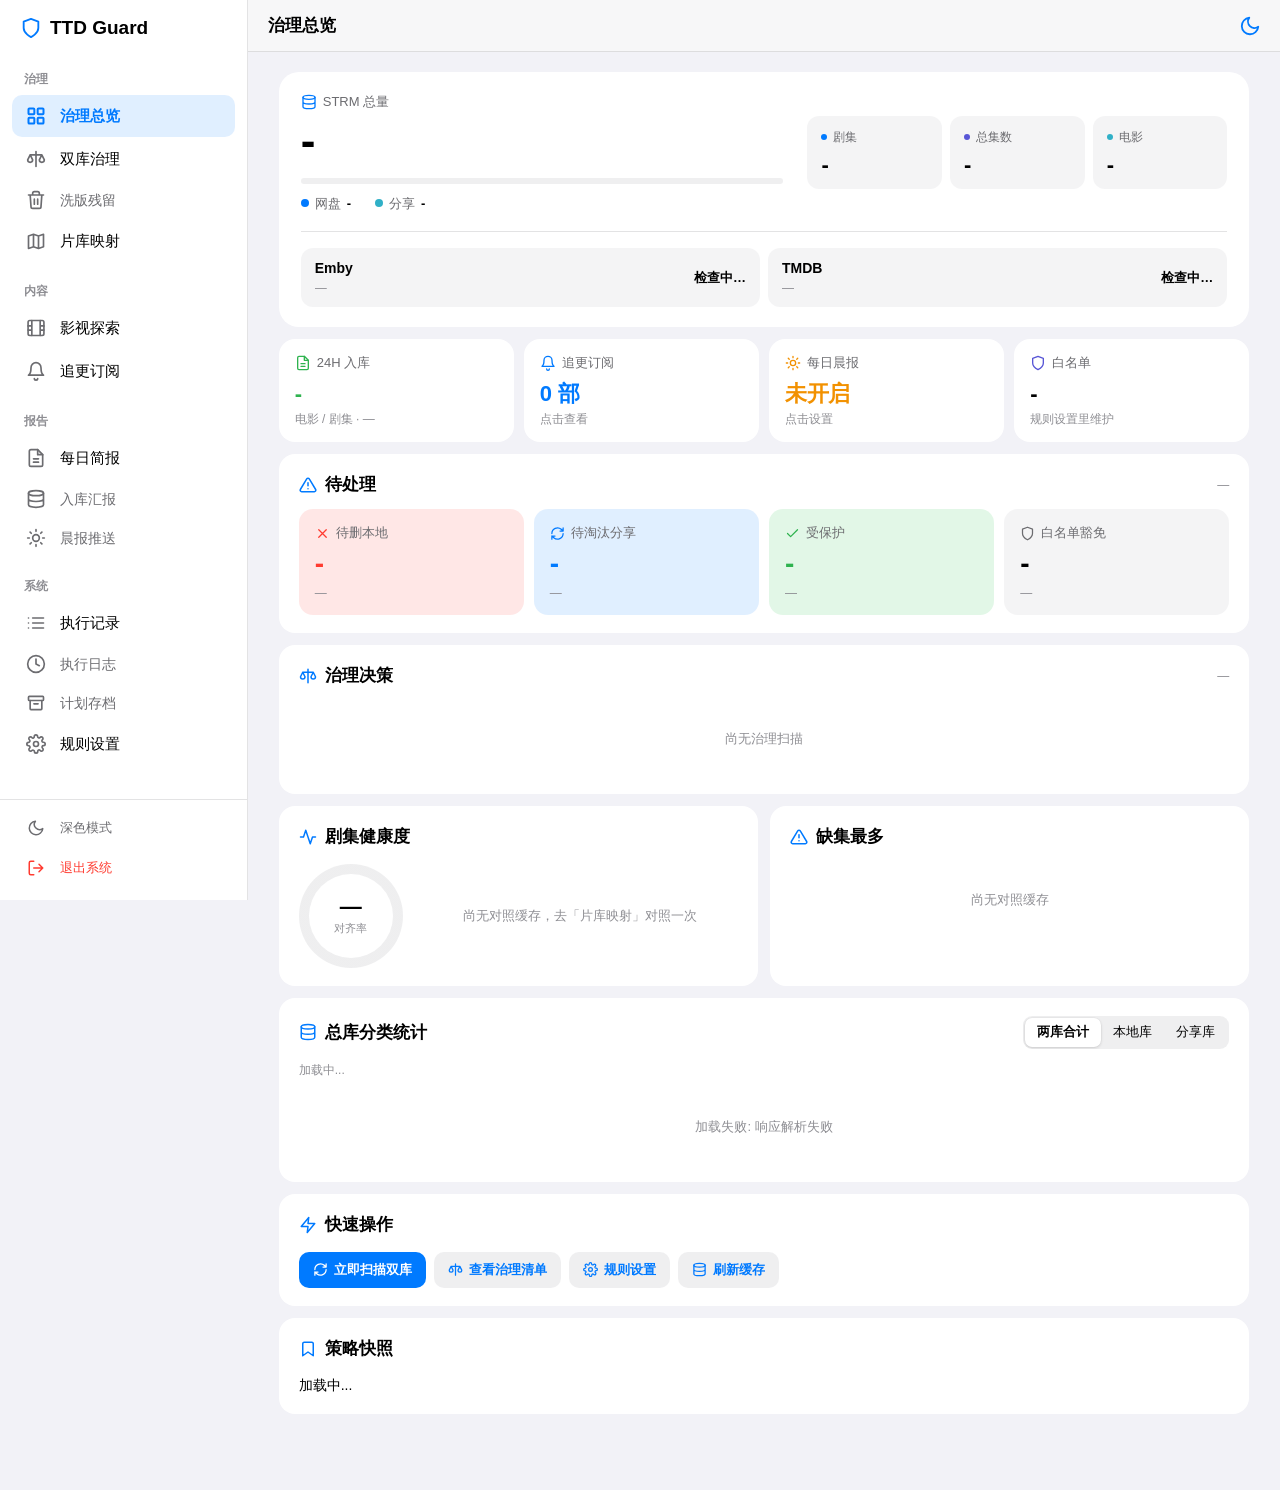
==== commit 07990140: "release: v1.8.4 unify episode counts to TMDB metadata and update subscribe logic" ====
--- a/static/index.html
+++ b/static/index.html
@@ -753,8 +753,8 @@
   box-shadow:0 4px 14px rgba(0,122,255,.15),inset 0 0 0 1px var(--brand);
 }
 .strategy-option .t{font-size:13px;font-weight:600;color:var(--text)}
-.strategy-option .d{font-size:11px;color:var(--text;color:var(--text-dim);margin-top:6px}
-.progress-info .stage{color:-dim);margin-top:2px}
+.strategy-option .d{font-size:11px;color:var(--text-dim);margin-top:6px}
+.progress-info .stage{color:var(--text-dim);margin-top:2px}
 
 .check-item{display:flex;align-items:center;gap:10px;padding:8px 0;font-size:13px;cursor:pointer;color:var(--text)}
 .check-item input{width:auto;cursor:pointer}
@@ -2034,7 +2034,7 @@
   return id;
 }
 var SET_GROUPS = [['rules','治理规则','策略 · 特别篇 · 白名单'],['auto','自动任务','入库监控 · 定时巡检'],['conn','服务连接','Emby · TMDB · Telegram']];
-var SET_MAP = ['rules','rules','auto','auto','rules','conn','conn'];
+var SET_MAP = ['rules','rules','rules','auto','auto','rules','conn','conn'];
 function buildSubnavs(){
   Object.keys(GROUPS).forEach(function(g){
     GROUPS[g].forEach(function(cur){
@@ -3559,7 +3559,7 @@
 
   var epInfo = (s.total_seasons || 0) + ' 季 · ' + (s.total_episodes || 0) + ' 集';
   // 入库进度：已入库 have/total（TMDB 总数），分库时显示 本地/分享
-  var tmdbTotal = ti.tmdb_total || 0;
+  var tmdbTotal = ti.declared_total || ti.tmdb_total || 0;
   var have = s.have_eps != null ? s.have_eps : (s.total_episodes || 0);
   if (tmdbTotal > 0) {
     epInfo = '已入库 ' + have + '/' + tmdbTotal + ' 集';
@@ -3699,7 +3699,7 @@
   html += '<div style="margin-top:8px;font-size:12px;color:#6b7280">';
   if (ti.tmdb_total != null && ti.tmdb_total > 0) {
     var have = s.have_eps != null ? s.have_eps : (s.total_episodes || 0);
-    html += '已入库 ' + have + '/' + ti.tmdb_total + ' 集';
+    html += '已入库 ' + have + '/' + (ti.declared_total || ti.tmdb_total) + ' 集';
     // 弹窗数据来自「片库映射」的全量对照缓存，可能滞后于刚入库的集
     html += ' <span style="color:#9ca3af">（对照缓存，刚入库的集可能未反映）</span>';
   } else if (s.in_local && s.in_share) {
@@ -3974,7 +3974,8 @@
         } else {
           poster = '<img src="' + esc(s.poster) + '" loading="lazy" onerror="this.style.display=\'none\'">';
         }
-        var tmdbExtra = s.tmdb_total ? ' · TMDB ' + s.tmdb_total + ' 集' : '';
+        var subTot = s.tmdb_declared || s.tmdb_total;
+        var tmdbExtra = subTot ? ' · TMDB ' + subTot + ' 集' : '';
         var st = s.tmdb_status ? ' · ' + s.tmdb_status : '';
         return '<div class="sub-item">'
           + '<div class="p">' + poster + '</div>'
@@ -4437,7 +4438,7 @@
   saveStrategy();
 }
 
-/* ═══════════ 画质对比规则编辑器（8 维，对齐上游 TgtoDrive） ═══════════ */
+/* ═══════════ 画质对比规则编辑器（7 维，对齐上游 TgtoDrive） ═══════════ */
 var currentCover = null;
 async function loadCoverStrategy(){
   try {
@@ -4457,7 +4458,7 @@
   var rules = currentCover.rules || [];
   el.innerHTML = rules.map(function(r, i){
     var k = jsarg(r.key);
-    var skipped = r.key === 'filesize';
+    var skipped = false;
     var body = '';
     if (r.key === 'release_group') {
       body = (r.groups || []).map(function(g, gi){
@@ -5829,7 +5830,7 @@
 .chip.active,.chip.active:hover{background:var(--accent);color:#fff;box-shadow:none;transform:none}
 .tag{background:var(--accent-soft);color:var(--accent);border-radius:8px}
 .tag .rm:hover{color:var(--err)}
-.subnav{background:var(--fill);border:0;border-radius:10px;padding:2px;-webkit-backdrop-filter:none;backdrop-filter:none;top:60px}
+.subnav{background:linear-gradient(var(--fill),var(--fill)),var(--bg);border:0;border-radius:10px;padding:2px;-webkit-backdrop-filter:none;backdrop-filter:none;top:60px}
 .subnav button{border-radius:8px;color:var(--text)}
 .subnav button.on{background:var(--seg-active);color:var(--text);font-weight:600;box-shadow:0 1px 3px rgba(0,0,0,.14)}
 .map-bar{background:var(--bar);border:0;box-shadow:none;border-radius:14px;top:60px;
@@ -6118,6 +6119,10 @@
   .panel .btn:hover{filter:brightness(1.07)}
 }
 
+/* 白名单：添加按钮不换行；无标签时不占空位 */
+.tag-input .btn{flex:none;white-space:nowrap}
+.tag-input input{min-width:0;flex:1}
+.tag-list:empty{min-height:0;margin:0}
 </style>
 <script>
 /* 状态栏颜色跟随主题 */
